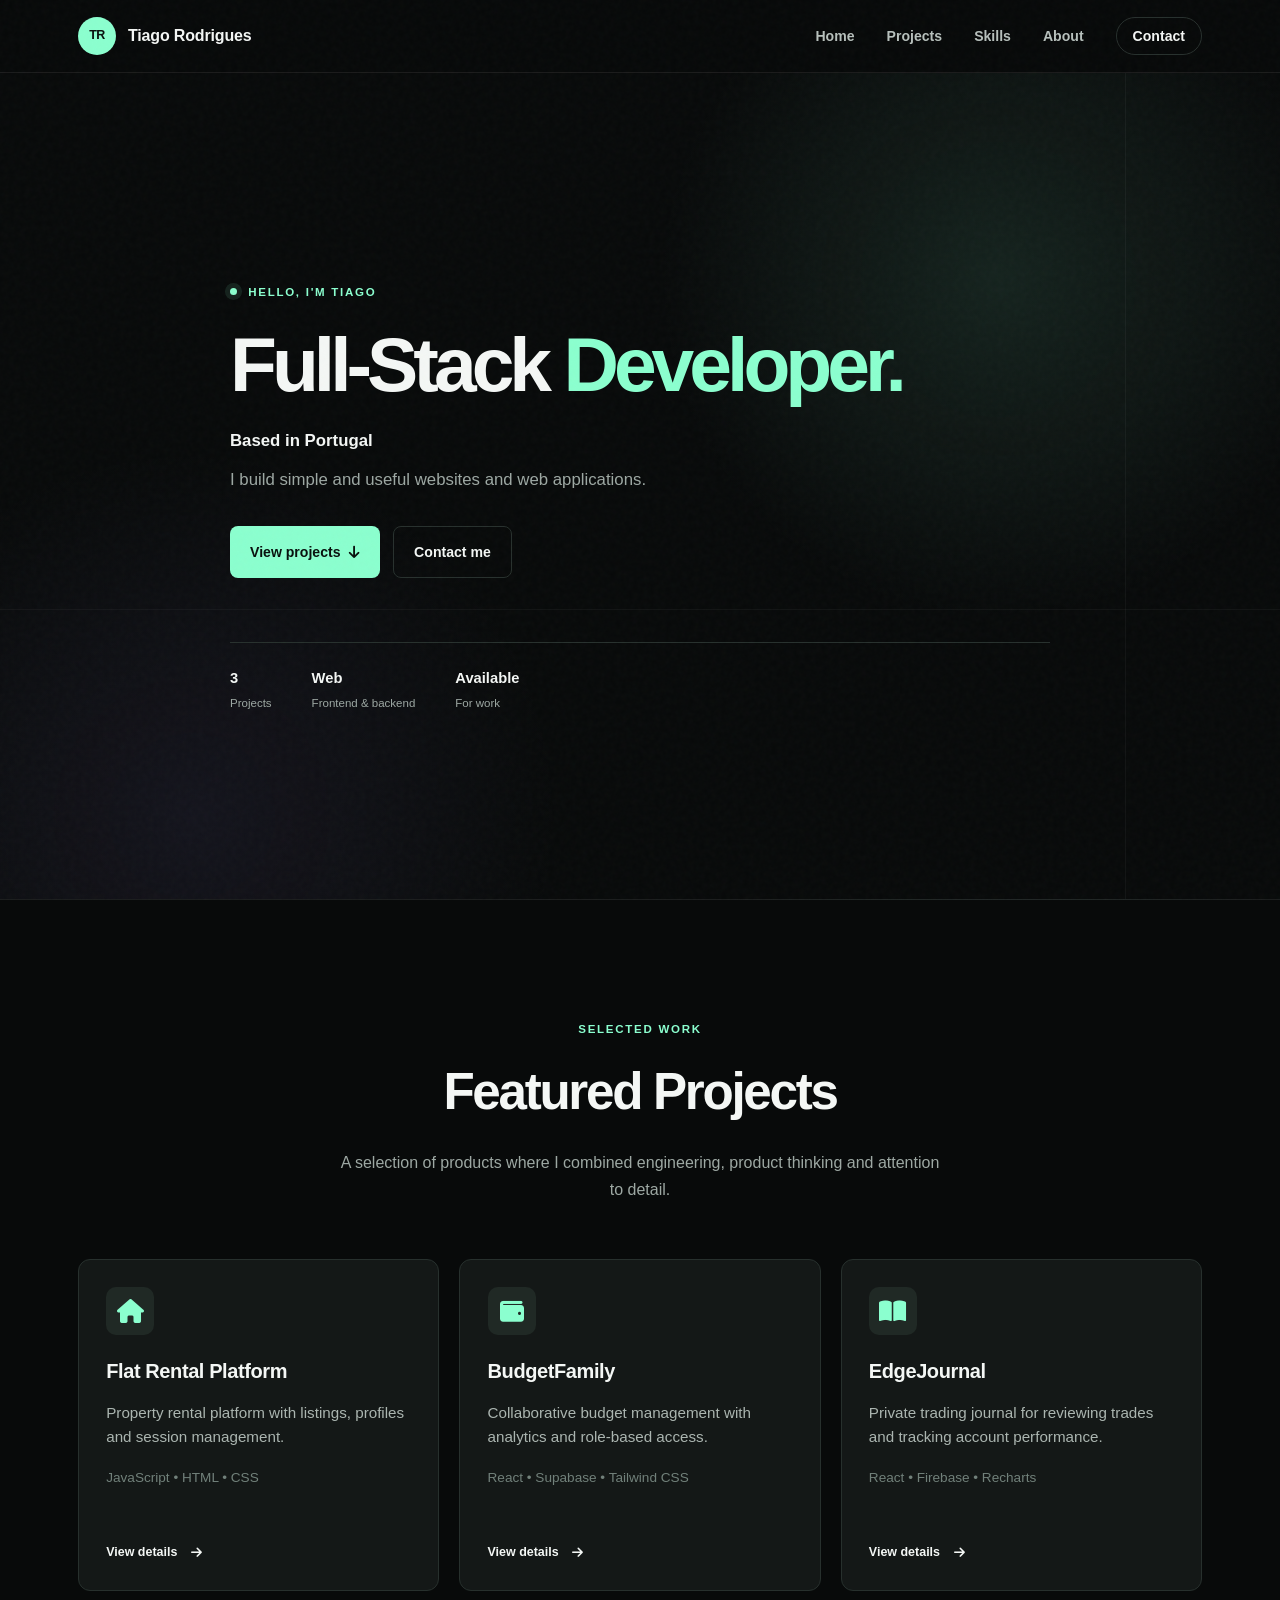
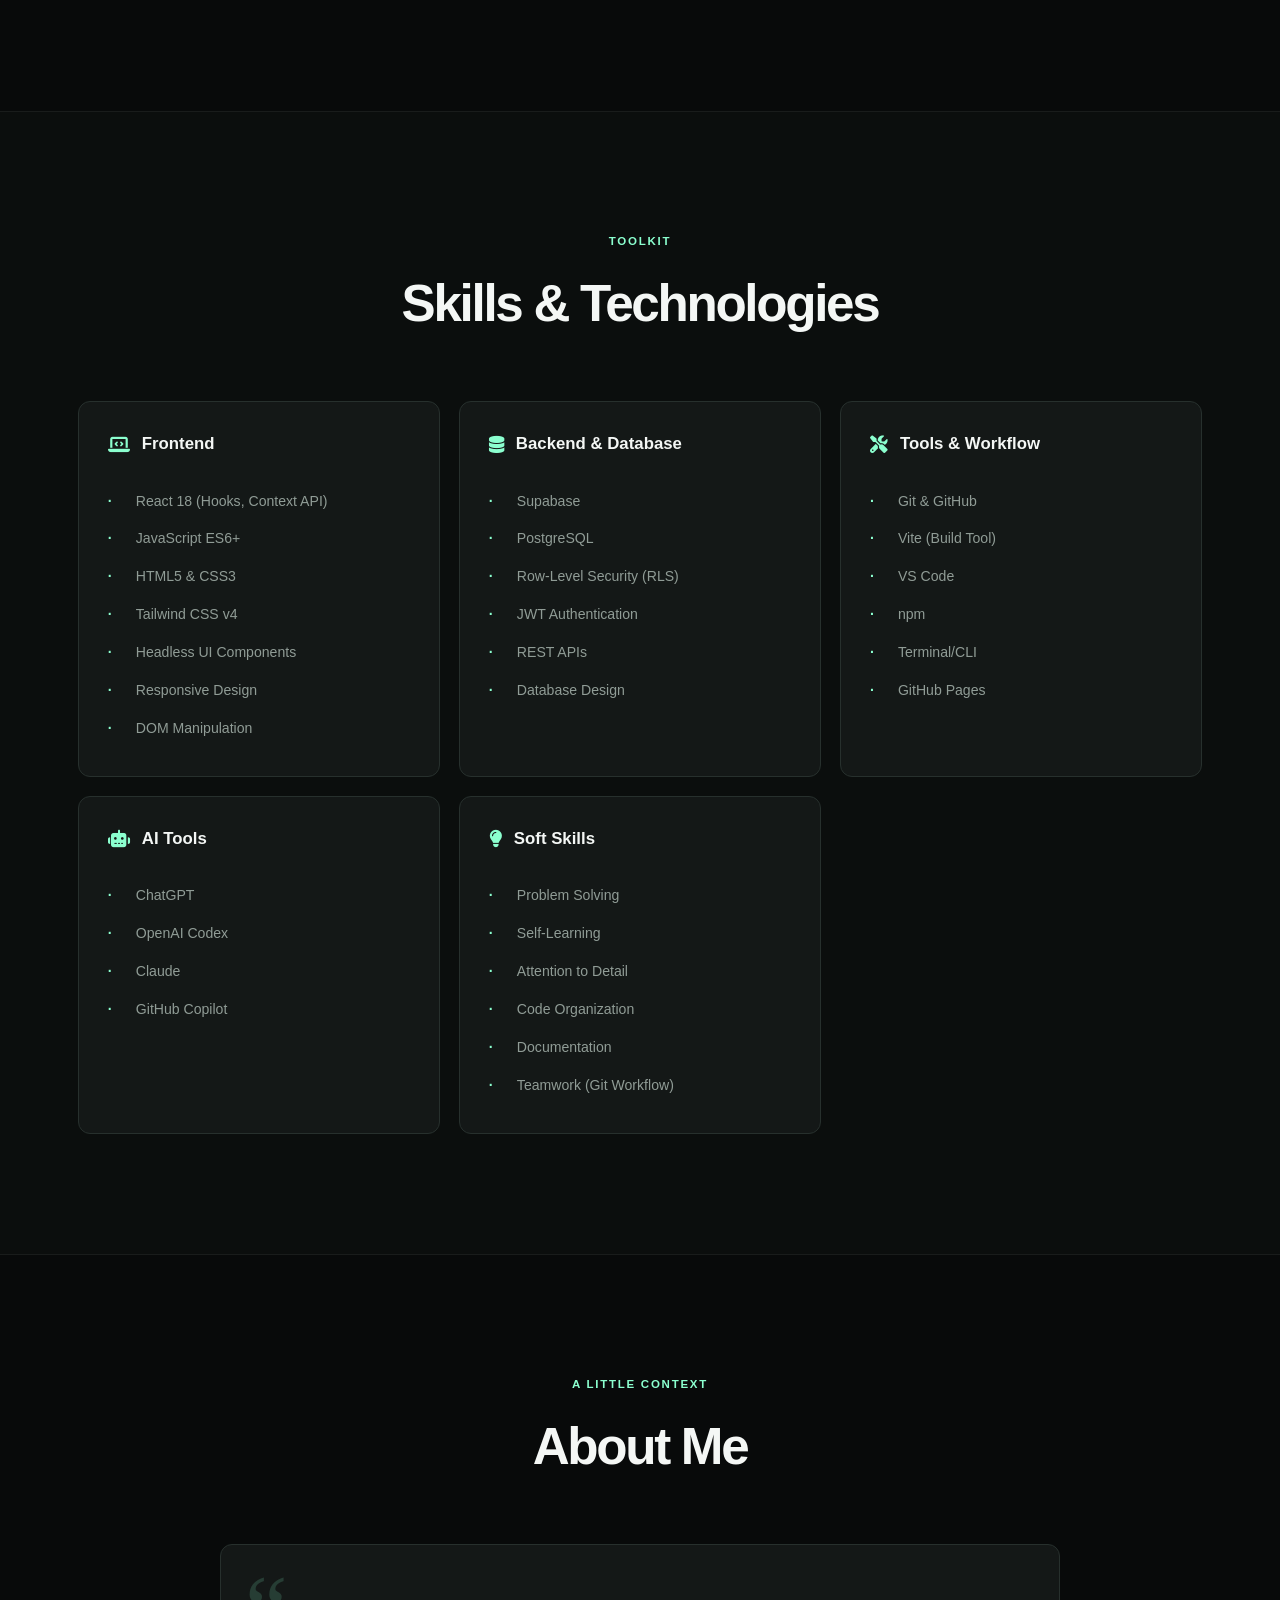
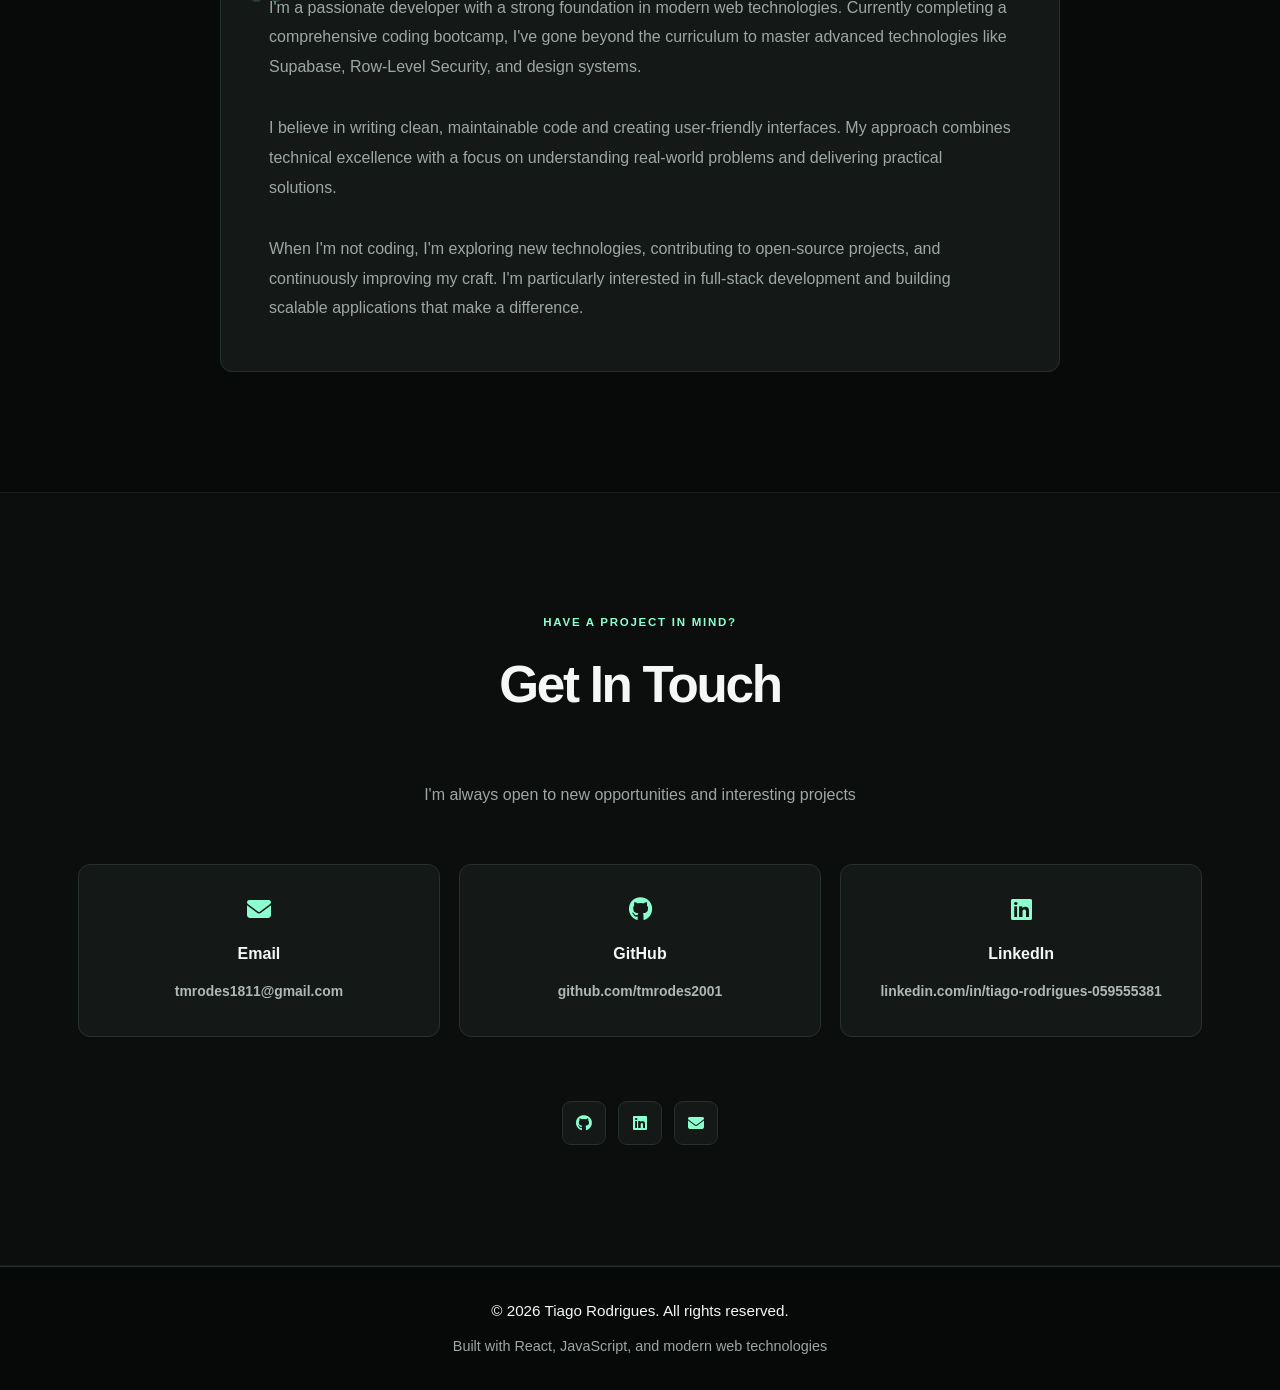
==== index.html @ d26dbf3c "Remove decorative code block from hero" ====
<!DOCTYPE html>
<html lang="en">

<head>
  <meta charset="UTF-8">
  <meta name="viewport" content="width=device-width, initial-scale=1.0">
  <title>Tiago Rodrigues - Full-Stack Developer Portfolio</title>
  <link rel="stylesheet" href="styles.css?v=20260904-4">
  <link rel="stylesheet" href="https://cdnjs.cloudflare.com/ajax/libs/font-awesome/6.4.0/css/all.min.css">
</head>

<body>
  <!-- Navigation -->
  <header>
    <nav class="navbar">
      <div class="container">
        <div class="logo">
          <span class="logo-mark">TR</span>
          <span>Tiago Rodrigues</span>
        </div>
        <button class="hamburger" id="hamburger" type="button" aria-label="Open navigation" aria-expanded="false" aria-controls="navLinks">
          <span></span>
          <span></span>
          <span></span>
        </button>
        <ul class="nav-links" id="navLinks">
          <li><a href="#home">Home</a></li>
          <li><a href="#projects">Projects</a></li>
          <li><a href="#skills">Skills</a></li>
          <li><a href="#about">About</a></li>
          <li><a href="#contact">Contact</a></li>
        </ul>
      </div>
    </nav>
  </header>

  <script>
    const hamburger = document.getElementById('hamburger');
    const navLinks = document.getElementById('navLinks');

    hamburger.addEventListener('click', () => {
      hamburger.classList.toggle('active');
      navLinks.classList.toggle('active');
      const isOpen = hamburger.classList.contains('active');
      hamburger.setAttribute('aria-expanded', isOpen);
      hamburger.setAttribute('aria-label', isOpen ? 'Close navigation' : 'Open navigation');
    });

    document.querySelectorAll('.nav-links a').forEach(link => {
      link.addEventListener('click', () => {
        hamburger.classList.remove('active');
        navLinks.classList.remove('active');
        hamburger.setAttribute('aria-expanded', 'false');
        hamburger.setAttribute('aria-label', 'Open navigation');
      });
    });
  </script>

  <!-- Hero Section -->
  <section id="home" class="hero">
    <div class="container hero-content">
      <div class="hero-text">
        <p class="hero-eyebrow"><span></span> Hello, I'm Tiago</p>
        <h1>Full-Stack <em>Developer.</em></h1>
        <p class="hero-subtitle">Based in Portugal</p>
        <p class="hero-description">
          I build simple and useful websites and web applications.
        </p>
        <div class="hero-buttons">
          <a href="#projects" class="btn btn-primary">View projects <i class="fas fa-arrow-down"></i></a>
          <a href="#contact" class="btn btn-secondary">Contact me</a>
        </div>
        <div class="hero-meta" aria-label="Professional highlights">
          <div><strong>3</strong><span>Projects</span></div>
          <div><strong>Web</strong><span>Frontend &amp; backend</span></div>
          <div><strong>Available</strong><span>For work</span></div>
        </div>
      </div>
    </div>
  </section>

  <!-- Projects Section -->
  <section id="projects" class="projects">
    <div class="container">
      <p class="section-kicker">Selected work</p>
      <h2>Featured Projects</h2>
      <p class="section-intro">A selection of products where I combined engineering, product thinking and attention to detail.</p>

      <div class="projects-grid">

      <!-- Project 1: Flat Rental Platform (FIRST) -->
      <article class="project-card project-card-link">
        <a href="flat-rental.html" class="project-summary" aria-label="View Flat Rental Platform project details">
          <span class="project-summary-icon"><i class="fas fa-home"></i></span>
          <span class="project-summary-content">
            <strong>Flat Rental Platform</strong>
            <span class="project-card-description">Property rental platform with listings, profiles and session management.</span>
            <span>JavaScript • HTML • CSS</span>
          </span>
          <span class="project-summary-action">View details <i class="fas fa-arrow-right"></i></span>
        </a>
        <div class="project-header">
          <div class="project-info">
            <h3>
              <i class="fas fa-home"></i>
              Flat Rental Platform
            </h3>
            <p class="project-date">2026 | JavaScript • HTML • CSS</p>
          </div>
          <div class="project-links-header">
            <a href="https://github.com/tmrodes2001/projetojavascript" target="_blank" class="icon-link">
              <i class="fab fa-github"></i>
            </a>
          </div>
        </div>

        <p class="project-description">
          A full-featured rental property management platform built with vanilla JavaScript. Users can browse
          properties,
          create listings, manage their profile, and handle user sessions. Demonstrates solid DOM manipulation and
          JavaScript fundamentals.
        </p>

        <h4>Tech Stack</h4>
        <div class="tech-stack">
          <span class="tech-badge">JavaScript ES6+</span>
          <span class="tech-badge">HTML5</span>
          <span class="tech-badge">CSS3</span>
          <span class="tech-badge">DOM Manipulation</span>
          <span class="tech-badge">LocalStorage</span>
          <span class="tech-badge">Responsive Design</span>
        </div>

        <h4>Key Features</h4>
        <ul class="features-list">
          <li><i class="fas fa-check-circle"></i> User authentication system (Login/Register)</li>
          <li><i class="fas fa-check-circle"></i> Property listing with detailed information</li>
          <li><i class="fas fa-check-circle"></i> Create and manage new property listings</li>
          <li><i class="fas fa-check-circle"></i> User profile management</li>
          <li><i class="fas fa-check-circle"></i> Session management with logout</li>
          <li><i class="fas fa-check-circle"></i> Property images gallery</li>
          <li><i class="fas fa-check-circle"></i> Responsive grid layouts</li>
          <li><i class="fas fa-check-circle"></i> Form validation and error handling</li>
        </ul>

        <h4>Core Functionality</h4>
        <div class="learnings">
          <div class="learning-item">
            <i class="fas fa-star"></i>
            <div>
              <strong>DOM Manipulation</strong> - Dynamic HTML rendering and updates
            </div>
          </div>
          <div class="learning-item">
            <i class="fas fa-star"></i>
            <div>
              <strong>Session Management</strong> - User authentication flow and state
            </div>
          </div>
          <div class="learning-item">
            <i class="fas fa-star"></i>
            <div>
              <strong>LocalStorage API</strong> - Persistent data storage
            </div>
          </div>
          <div class="learning-item">
            <i class="fas fa-star"></i>
            <div>
              <strong>Event Handling</strong> - Form submissions and user interactions
            </div>
          </div>
          <div class="learning-item">
            <i class="fas fa-star"></i>
            <div>
              <strong>CSS Grid & Flexbox</strong> - Responsive layouts
            </div>
          </div>
        </div>

        <div class="project-footer">
          <a href="https://github.com/tmrodes2001/projetojavascript" target="_blank" class="btn btn-small btn-primary">
            <i class="fab fa-github"></i> View on GitHub
          </a>
        </div>
      </article>

      <!-- Project 2: BudgetFamily (SECOND) -->
      <article class="project-card project-card-link">
        <a href="budget-family.html" class="project-summary" aria-label="View BudgetFamily project details">
          <span class="project-summary-icon"><i class="fas fa-wallet"></i></span>
          <span class="project-summary-content">
            <strong>BudgetFamily</strong>
            <span class="project-card-description">Collaborative budget management with analytics and role-based access.</span>
            <span>React • Supabase • Tailwind CSS</span>
          </span>
          <span class="project-summary-action">View details <i class="fas fa-arrow-right"></i></span>
        </a>
        <div class="project-header">
          <div class="project-info">
            <h3>
              <i class="fas fa-wallet"></i>
              BudgetFamily
            </h3>
            <p class="project-date">2026 | React • Supabase • Tailwind CSS</p>
          </div>
          <div class="project-badge private-badge">
            <i class="fas fa-lock"></i> Private Project
          </div>
        </div>

        <p class="project-description">
          A collaborative family budget management application where families can track expenses, manage members,
          and view financial analytics with role-based access control. Built with modern web technologies and security
          best practices.
        </p>

        <h4>Tech Stack</h4>
        <div class="tech-stack">
          <span class="tech-badge">React 18</span>
          <span class="tech-badge">Vite</span>
          <span class="tech-badge">Supabase</span>
          <span class="tech-badge">PostgreSQL</span>
          <span class="tech-badge">Tailwind CSS v4</span>
          <span class="tech-badge">Headless UI</span>
          <span class="tech-badge">Context API</span>
          <span class="tech-badge">JWT Auth</span>
        </div>

        <h4>Key Features</h4>
        <ul class="features-list">
          <li><i class="fas fa-check-circle"></i> Multi-user authentication with JWT tokens</li>
          <li><i class="fas fa-check-circle"></i> Admin role system (promote/demote members)</li>
          <li><i class="fas fa-check-circle"></i> Row-Level Security (RLS) policies for data protection</li>
          <li><i class="fas fa-check-circle"></i> Real-time notifications (accepted invites, promotions, removals)</li>
          <li><i class="fas fa-check-circle"></i> Transaction management (create, edit, delete, favorite)</li>
          <li><i class="fas fa-check-circle"></i> Dashboard with financial analytics</li>
          <li><i class="fas fa-check-circle"></i> Responsive design (mobile-first approach)</li>
          <li><i class="fas fa-check-circle"></i> Design system with Tailwind tokens (@theme)</li>
          <li><i class="fas fa-check-circle"></i> Reusable UI components (Button, Card, Modal, Toast)</li>
          <li><i class="fas fa-check-circle"></i> Accessibility with focus-visible and Headless UI</li>
        </ul>

        <h4>Technologies Beyond Curriculum</h4>
        <div class="learnings">
          <div class="learning-item">
            <i class="fas fa-star"></i>
            <div>
              <strong>Supabase</strong> - PostgreSQL + Auth (vs Firebase NoSQL)
            </div>
          </div>
          <div class="learning-item">
            <i class="fas fa-star"></i>
            <div>
              <strong>Row-Level Security (SQL)</strong> - Data authorization at BD level
            </div>
          </div>
          <div class="learning-item">
            <i class="fas fa-star"></i>
            <div>
              <strong>JWT Token Management</strong> - Authentication & refresh flows
            </div>
          </div>
          <div class="learning-item">
            <i class="fas fa-star"></i>
            <div>
              <strong>Tailwind CSS v4</strong> - Design system with @theme tokens
            </div>
          </div>
          <div class="learning-item">
            <i class="fas fa-star"></i>
            <div>
              <strong>Context API</strong> - State management without Redux
            </div>
          </div>
          <div class="learning-item">
            <i class="fas fa-star"></i>
            <div>
              <strong>Headless UI</strong> - Accessible components (Modal, Menu, Dialog)
            </div>
          </div>
        </div>

        <div class="project-footer">
          <a href="https://family-budget-fawn.vercel.app" target="_blank" class="btn btn-small btn-primary">
            <i class="fas fa-globe"></i> View Live Demo
          </a>
          <p class="private-note">
            <i class="fas fa-info-circle"></i> Test the app live - Repository is private
          </p>
        </div>
      </article>

      <!-- Project 3: EdgeJournal -->
      <article class="project-card project-card-link">
        <a href="edge-journal.html" class="project-summary" aria-label="View EdgeJournal project details">
          <span class="project-summary-icon"><i class="fas fa-book-open"></i></span>
          <span class="project-summary-content">
            <strong>EdgeJournal</strong>
            <span class="project-card-description">Private trading journal for reviewing trades and tracking account performance.</span>
            <span>React • Firebase • Recharts</span>
          </span>
          <span class="project-summary-action">View details <i class="fas fa-arrow-right"></i></span>
        </a>
      </article>

      </div>

    </div>
  </section>

  <!-- Skills Section -->
  <section id="skills" class="skills">
    <div class="container">
      <p class="section-kicker">Toolkit</p>
      <h2>Skills & Technologies</h2>

      <div class="skills-grid">
        <div class="skill-category">
          <h4><i class="fas fa-laptop-code"></i> Frontend</h4>
          <ul>
            <li>React 18 (Hooks, Context API)</li>
            <li>JavaScript ES6+</li>
            <li>HTML5 & CSS3</li>
            <li>Tailwind CSS v4</li>
            <li>Headless UI Components</li>
            <li>Responsive Design</li>
            <li>DOM Manipulation</li>
          </ul>
        </div>

        <div class="skill-category">
          <h4><i class="fas fa-database"></i> Backend & Database</h4>
          <ul>
            <li>Supabase</li>
            <li>PostgreSQL</li>
            <li>Row-Level Security (RLS)</li>
            <li>JWT Authentication</li>
            <li>REST APIs</li>
            <li>Database Design</li>
          </ul>
        </div>

        <div class="skill-category">
          <h4><i class="fas fa-tools"></i> Tools & Workflow</h4>
          <ul>
            <li>Git & GitHub</li>
            <li>Vite (Build Tool)</li>
            <li>VS Code</li>
            <li>npm</li>
            <li>Terminal/CLI</li>
            <li>GitHub Pages</li>
          </ul>
        </div>

        <div class="skill-category">
          <h4><i class="fas fa-robot"></i> AI Tools</h4>
          <ul>
            <li>ChatGPT</li>
            <li>OpenAI Codex</li>
            <li>Claude</li>
            <li>GitHub Copilot</li>
          </ul>
        </div>

        <div class="skill-category">
          <h4><i class="fas fa-lightbulb"></i> Soft Skills</h4>
          <ul>
            <li>Problem Solving</li>
            <li>Self-Learning</li>
            <li>Attention to Detail</li>
            <li>Code Organization</li>
            <li>Documentation</li>
            <li>Teamwork (Git Workflow)</li>
          </ul>
        </div>
      </div>
    </div>
  </section>

  <!-- About Section -->
  <section id="about" class="about">
    <div class="container">
      <p class="section-kicker">A little context</p>
      <h2>About Me</h2>
      <div class="about-content">
        <p>
          I'm a passionate developer with a strong foundation in modern web technologies.
          Currently completing a comprehensive coding bootcamp, I've gone beyond the curriculum to master
          advanced technologies like Supabase, Row-Level Security, and design systems.
        </p>
        <p>
          I believe in writing clean, maintainable code and creating user-friendly interfaces.
          My approach combines technical excellence with a focus on understanding real-world problems
          and delivering practical solutions.
        </p>
        <p>
          When I'm not coding, I'm exploring new technologies, contributing to open-source projects,
          and continuously improving my craft. I'm particularly interested in full-stack development
          and building scalable applications that make a difference.
        </p>
      </div>
    </div>
  </section>

  <!-- Contact Section -->
  <section id="contact" class="contact">
    <div class="container">
      <p class="section-kicker">Have a project in mind?</p>
      <h2>Get In Touch</h2>
      <p class="contact-subtitle">I'm always open to new opportunities and interesting projects</p>

      <div class="contact-grid">
        <div class="contact-item">
          <i class="fas fa-envelope"></i>
          <h4>Email</h4>
          <a href="mailto:tmrodes1811@gmail.com">tmrodes1811@gmail.com</a>
        </div>

        <div class="contact-item">
          <i class="fab fa-github"></i>
          <h4>GitHub</h4>
          <a href="https://github.com/tmrodes2001" target="_blank">github.com/tmrodes2001</a>
        </div>

        <div class="contact-item">
          <i class="fab fa-linkedin"></i>
          <h4>LinkedIn</h4>
          <a href="https://www.linkedin.com/in/tiago-rodrigues-059555381"
            target="_blank">linkedin.com/in/tiago-rodrigues-059555381</a>
        </div>
      </div>

      <div class="social-links">
        <a href="https://github.com/tmrodes2001" target="_blank" class="social-link">
          <i class="fab fa-github"></i>
        </a>
        <a href="https://www.linkedin.com/in/tiago-rodrigues-059555381" target="_blank" class="social-link">
          <i class="fab fa-linkedin"></i>
        </a>
        <a href="mailto:tmrodes1811@gmail.com" class="social-link">
          <i class="fas fa-envelope"></i>
        </a>
      </div>
    </div>
  </section>

  <!-- Footer -->
  <footer>
    <div class="container">
      <p>&copy; 2026 Tiago Rodrigues. All rights reserved.</p>
      <p class="footer-note">Built with React, JavaScript, and modern web technologies</p>
    </div>
  </footer>
</body>

</html>
---- styles.css ----
/* ==========================================
   MODERN PORTFOLIO CSS - DARK MODE
   Sleek, Professional, Attractive
   ========================================== */

* {
  margin: 0;
  padding: 0;
  box-sizing: border-box;
}

:root {
  --primary: #00d4ff;
  --primary-dark: #0099cc;
  --secondary: #ff006e;
  --accent: #8338ec;
  --bg-dark: #0a0e27;
  --bg-darker: #050812;
  --bg-card: #1a1f3a;
  --text-light: #e0e0e0;
  --text-lighter: #b0b0b0;
  --border: #2a3055;
  --success: #00d084;
}

html {
  scroll-behavior: smooth;
}

body {
  font-family: -apple-system, BlinkMacSystemFont, "Segoe UI", Roboto, Oxygen,
    Ubuntu, Cantarell, "Fira Sans", "Droid Sans", "Helvetica Neue", sans-serif;
  line-height: 1.6;
  color: var(--text-light);
  background: linear-gradient(135deg, var(--bg-darker) 0%, var(--bg-dark) 100%);
  background-attachment: fixed;
}

.container {
  max-width: 1100px;
  margin: 0 auto;
  padding: 0 20px;
}

/* ==========================================
   BUTTONS
   ========================================== */

.btn {
  display: inline-flex;
  align-items: center;
  gap: 0.5rem;
  padding: 0.85rem 1.75rem;
  border-radius: 12px;
  text-decoration: none;
  font-weight: 700;
  font-size: 0.95rem;
  transition: all 0.3s cubic-bezier(0.4, 0, 0.2, 1);
  border: none;
  cursor: pointer;
  position: relative;
  overflow: hidden;
}

.btn::before {
  content: '';
  position: absolute;
  top: 0;
  left: -100%;
  width: 100%;
  height: 100%;
  background: rgba(255, 255, 255, 0.2);
  transition: left 0.3s ease;
  z-index: -1;
}

.btn:hover::before {
  left: 100%;
}

.btn-primary {
  background: linear-gradient(135deg, var(--primary) 0%, var(--primary-dark) 100%);
  color: #000;
  box-shadow: 0 8px 32px rgba(0, 212, 255, 0.3);
}

.btn-primary:hover {
  transform: translateY(-3px);
  box-shadow: 0 12px 48px rgba(0, 212, 255, 0.5);
}

.btn-secondary {
  background: transparent;
  color: var(--primary);
  border: 2px solid var(--primary);
}

.btn-secondary:hover {
  background: var(--primary);
  color: #000;
  box-shadow: 0 8px 32px rgba(0, 212, 255, 0.3);
}

.btn-small {
  padding: 0.6rem 1.2rem;
  font-size: 0.9rem;
}

/* ==========================================
   NAVIGATION
   ========================================== */

header {
  background: rgba(10, 14, 39, 0.95);
  backdrop-filter: blur(10px);
  border-bottom: 1px solid var(--border);
  position: sticky;
  top: 0;
  z-index: 100;
}

.navbar {
  padding: 1.5rem 0;
}

.navbar .container {
  display: flex;
  justify-content: space-between;
  align-items: center;
  position: relative;
}

.logo {
  font-size: 1.5rem;
  font-weight: 800;
  display: flex;
  align-items: center;
  gap: 0.75rem;
  background: linear-gradient(135deg, var(--primary) 0%, var(--secondary) 100%);
  -webkit-background-clip: text;
  -webkit-text-fill-color: transparent;
  background-clip: text;
  z-index: 101;
}

.logo i {
  font-size: 1.75rem;
}

.nav-links {
  list-style: none;
  display: flex;
  gap: 2.5rem;
}

.nav-links a {
  color: var(--text-light);
  text-decoration: none;
  transition: all 0.3s ease;
  font-weight: 600;
  position: relative;
}

.nav-links a::after {
  content: '';
  position: absolute;
  bottom: -5px;
  left: 0;
  width: 0;
  height: 2px;
  background: linear-gradient(90deg, var(--primary), var(--secondary));
  transition: width 0.3s ease;
}

.nav-links a:hover {
  color: var(--primary);
}

.nav-links a:hover::after {
  width: 100%;
}

/* Hamburger Menu */
.hamburger {
  display: none;
  flex-direction: column;
  cursor: pointer;
  gap: 6px;
  z-index: 101;
}

.hamburger span {
  width: 25px;
  height: 3px;
  background: var(--primary);
  border-radius: 2px;
  transition: all 0.3s ease;
}

.hamburger.active span:nth-child(1) {
  transform: rotate(45deg) translate(10px, 10px);
}

.hamburger.active span:nth-child(2) {
  opacity: 0;
}

.hamburger.active span:nth-child(3) {
  transform: rotate(-45deg) translate(7px, -7px);
}

/* Mobile Responsive Navigation */
@media (max-width: 768px) {
  .hamburger {
    display: flex;
  }

  .nav-links {
    position: absolute;
    top: 70px;
    left: 0;
    width: 100%;
    flex-direction: column;
    background: rgba(10, 14, 39, 0.98);
    backdrop-filter: blur(10px);
    gap: 0;
    max-height: 0;
    overflow: hidden;
    transition: max-height 0.3s ease;
    border-bottom: 1px solid var(--border);
  }

  .nav-links.active {
    max-height: 300px;
  }

  .nav-links li {
    border-bottom: 1px solid var(--border);
  }

  .nav-links a {
    display: block;
    padding: 1rem 1.5rem;
    color: var(--text-light);
  }

  .nav-links a::after {
    display: none;
  }

  .nav-links a:hover {
    background: rgba(0, 212, 255, 0.1);
    color: var(--primary);
  }
}

/* ==========================================
   HERO SECTION
   ========================================== */

.hero {
  background: linear-gradient(135deg, rgba(0, 212, 255, 0.1) 0%, rgba(131, 56, 236, 0.1) 100%);
  border-bottom: 1px solid var(--border);
  padding: 8rem 0;
  text-align: left;
  position: relative;
  overflow: hidden;
}

.hero::before {
  content: '';
  position: absolute;
  top: -50%;
  right: -10%;
  width: 400px;
  height: 400px;
  background: radial-gradient(circle, rgba(0, 212, 255, 0.15) 0%, transparent 70%);
  border-radius: 50%;
  z-index: 0;
}

.hero-content {
  position: relative;
  z-index: 1;
}

.hero-content h1 {
  font-size: 4rem;
  margin-bottom: 0.5rem;
  font-weight: 900;
  letter-spacing: -2px;
  background: linear-gradient(135deg, var(--primary) 0%, var(--secondary) 100%);
  -webkit-background-clip: text;
  -webkit-text-fill-color: transparent;
  background-clip: text;
  animation: slideUp 0.8s ease-out;
}

.hero-subtitle {
  font-size: 1.4rem;
  margin-bottom: 1.5rem;
  color: var(--primary);
  font-weight: 600;
  animation: slideUp 0.8s ease-out 0.1s both;
}

.hero-description {
  font-size: 1.1rem;
  margin-bottom: 2.5rem;
  color: var(--text-lighter);
  max-width: 600px;
  line-height: 1.8;
  animation: slideUp 0.8s ease-out 0.2s both;
}

.hero-buttons {
  display: flex;
  gap: 1.5rem;
  flex-wrap: wrap;
  animation: slideUp 0.8s ease-out 0.3s both;
}

@keyframes slideUp {
  from {
    opacity: 0;
    transform: translateY(30px);
  }
  to {
    opacity: 1;
    transform: translateY(0);
  }
}

/* ==========================================
   PROJECTS SECTION
   ========================================== */

.projects {
  padding: 6rem 0;
  background: var(--bg-dark);
}

.projects h2 {
  text-align: center;
  font-size: 2.8rem;
  margin-bottom: 4rem;
  color: var(--text-light);
  position: relative;
  padding-bottom: 1rem;
}

.projects h2::after {
  content: '';
  position: absolute;
  bottom: 0;
  left: 50%;
  transform: translateX(-50%);
  width: 100px;
  height: 4px;
  background: linear-gradient(90deg, var(--primary), var(--secondary));
  border-radius: 2px;
}

.project-card {
  background: linear-gradient(135deg, var(--bg-card) 0%, rgba(26, 31, 58, 0.5) 100%);
  border: 1px solid var(--border);
  border-radius: 16px;
  padding: 0;
  margin-bottom: 3rem;
  transition: all 0.3s cubic-bezier(0.4, 0, 0.2, 1);
  position: relative;
  overflow: hidden;
}

.projects-grid {
  display: grid;
  grid-template-columns: repeat(2, minmax(0, 1fr));
  gap: 2.5rem;
  max-width: 1000px;
  margin: 0 auto;
}

.project-card-link {
  margin-bottom: 0;
}

.project-card-link > :not(.project-summary) {
  display: none;
}

.projects-grid .project-summary {
  flex-direction: column;
  align-items: flex-start;
  gap: 1.25rem;
  min-height: 285px;
  padding: 2.5rem;
}

.projects-grid .project-summary-action {
  display: inline-flex;
  align-items: center;
  gap: 0.5rem;
  margin-top: auto;
  margin-left: 0;
}

.projects-grid .project-summary-content strong {
  font-size: 1.35rem;
}

.projects-grid .project-summary-content span {
  font-size: 0.85rem;
}

.projects-grid .project-summary-content .project-card-description {
  margin: 0.5rem 0 0.75rem;
  color: var(--text-light);
  font-size: 0.95rem;
  line-height: 1.6;
}

.projects-grid .project-summary-icon {
  width: 58px;
  height: 58px;
  flex-basis: 58px;
  font-size: 1.5rem;
}

.projects-grid .project-summary::after {
  display: none;
}

.project-summary {
  display: flex;
  align-items: center;
  gap: 1.25rem;
  min-height: 125px;
  padding: 1.5rem 2rem;
  cursor: pointer;
  list-style: none;
  position: relative;
  z-index: 1;
  color: inherit;
  text-decoration: none;
}

.project-summary::-webkit-details-marker {
  display: none;
}

.project-summary::after {
  content: '\2192';
  order: 4;
  margin-left: auto;
  color: var(--primary);
  font-size: 1.4rem;
  font-weight: 700;
  transition: transform 0.3s ease;
}

.project-card:hover .project-summary::after {
  transform: translateX(4px);
}

.project-summary-icon {
  display: grid;
  place-items: center;
  width: 52px;
  height: 52px;
  flex: 0 0 52px;
  border: 1px solid var(--primary);
  border-radius: 12px;
  color: var(--primary);
  background: rgba(0, 212, 255, 0.1);
  font-size: 1.35rem;
}

.project-summary-content {
  display: flex;
  flex-direction: column;
  gap: 0.35rem;
  min-width: 0;
}

.project-summary-content strong {
  color: var(--text-light);
  font-size: 1.35rem;
}

.project-summary-content span {
  color: var(--text-lighter);
  font-size: 0.9rem;
}

.project-summary-action {
  margin-left: auto;
  color: var(--primary);
  font-size: 0.85rem;
  font-weight: 700;
  white-space: nowrap;
}

.project-summary-action i {
  margin-left: 0.35rem;
  transition: transform 0.3s ease;
}

.project-card:hover .project-summary-action i {
  transform: translateX(4px);
}

.project-card > .project-header,
.project-card > .project-description,
.project-card > h4,
.project-card > .tech-stack,
.project-card > .features-list,
.project-card > .learnings,
.project-card > .project-footer {
  margin-left: 3rem;
  margin-right: 3rem;
}

.project-card > .project-header {
  margin-top: 0;
}

.project-summary:focus-visible {
  outline: 3px solid var(--secondary);
  outline-offset: -3px;
}

.project-card::before {
  content: '';
  position: absolute;
  top: 0;
  left: -100%;
  width: 100%;
  height: 100%;
  background: linear-gradient(90deg, transparent, rgba(0, 212, 255, 0.1), transparent);
  transition: left 0.5s ease;
  z-index: 0;
}

.project-card:hover::before {
  left: 100%;
}

.project-card:hover {
  border-color: var(--primary);
  transform: translateY(-8px);
  box-shadow: 0 20px 60px rgba(0, 212, 255, 0.15);
}

.project-header {
  display: flex;
  justify-content: space-between;
  align-items: flex-start;
  margin-bottom: 2rem;
  padding-bottom: 1.5rem;
  border-bottom: 1px solid var(--border);
  position: relative;
  z-index: 1;
}

.project-info h3 {
  font-size: 1.8rem;
  color: var(--primary);
  display: flex;
  align-items: center;
  gap: 1rem;
  margin-bottom: 0.75rem;
}

.project-date {
  font-size: 0.95rem;
  color: var(--text-lighter);
  margin: 0;
}

.icon-link {
  display: inline-flex;
  align-items: center;
  justify-content: center;
  width: 45px;
  height: 45px;
  background: rgba(0, 212, 255, 0.1);
  border-radius: 50%;
  color: var(--primary);
  font-size: 1.4rem;
  transition: all 0.3s ease;
  border: 1px solid var(--border);
}

.icon-link:hover {
  background: var(--primary);
  color: #000;
  transform: scale(1.1);
}

.project-description {
  font-size: 1.05rem;
  color: var(--text-lighter);
  margin-bottom: 2rem;
  line-height: 1.8;
  position: relative;
  z-index: 1;
}

.project-card h4 {
  font-size: 1.2rem;
  color: var(--primary);
  margin-top: 2rem;
  margin-bottom: 1rem;
  font-weight: 700;
  position: relative;
  z-index: 1;
}

/* Tech Stack */

.tech-stack {
  display: flex;
  flex-wrap: wrap;
  gap: 1rem;
  margin-bottom: 2rem;
  position: relative;
  z-index: 1;
}

.tech-badge {
  background: rgba(0, 212, 255, 0.1);
  color: var(--primary);
  padding: 0.6rem 1.2rem;
  border-radius: 25px;
  font-size: 0.9rem;
  font-weight: 600;
  border: 1px solid var(--primary);
  transition: all 0.3s ease;
}

.tech-badge:hover {
  background: var(--primary);
  color: #000;
  transform: translateY(-2px);
}

/* Features List */

.features-list {
  list-style: none;
  margin-bottom: 2rem;
  position: relative;
  z-index: 1;
}

.features-list li {
  padding: 0.75rem 0;
  padding-left: 2.5rem;
  color: var(--text-lighter);
  position: relative;
  line-height: 1.7;
}

.features-list i {
  position: absolute;
  left: 0;
  color: var(--success);
  font-size: 1.2rem;
  top: 50%;
  transform: translateY(-50%);
}

/* Learnings */

.learnings {
  display: grid;
  grid-template-columns: repeat(auto-fit, minmax(220px, 1fr));
  gap: 1.5rem;
  margin-bottom: 2rem;
  position: relative;
  z-index: 1;
}

.learning-item {
  background: rgba(0, 212, 255, 0.05);
  padding: 1.5rem;
  border-radius: 12px;
  display: flex;
  gap: 1rem;
  border: 1px solid rgba(0, 212, 255, 0.2);
  transition: all 0.3s ease;
}

.learning-item:hover {
  background: rgba(0, 212, 255, 0.1);
  border-color: var(--primary);
  transform: translateY(-3px);
}

.learning-item i {
  color: var(--primary);
  font-size: 1.4rem;
  flex-shrink: 0;
  margin-top: 0.2rem;
}

.learning-item strong {
  color: var(--primary);
  display: block;
  margin-bottom: 0.5rem;
  font-size: 1.05rem;
}

.learning-item div {
  font-size: 0.95rem;
  color: var(--text-lighter);
  line-height: 1.6;
}

/* Project Footer */

.project-footer {
  display: flex;
  gap: 1.5rem;
  margin-top: 2.5rem;
  padding-top: 2rem;
  border-top: 1px solid var(--border);
  flex-wrap: wrap;
  position: relative;
  z-index: 1;
}

/* Project detail pages */

.logo-link {
  display: flex;
  align-items: center;
  gap: 0.75rem;
  color: inherit;
  text-decoration: none;
}

.project-detail-page {
  min-height: calc(100vh - 190px);
  padding: 4rem 0 6rem;
}

.back-link {
  display: inline-flex;
  align-items: center;
  gap: 0.5rem;
  margin-bottom: 1.5rem;
  color: var(--primary);
  text-decoration: none;
  font-weight: 700;
}

.back-link:hover {
  color: var(--secondary);
}

.project-detail-card {
  padding: 3rem;
  background: linear-gradient(135deg, var(--bg-card) 0%, rgba(26, 31, 58, 0.5) 100%);
  border: 1px solid var(--border);
  border-radius: 16px;
}

.project-detail-card h1 {
  display: flex;
  align-items: center;
  gap: 1rem;
  color: var(--primary);
  font-size: 2rem;
  line-height: 1.2;
  margin-bottom: 0.75rem;
}

.project-detail-card h2 {
  margin: 2.5rem 0 1rem;
  color: var(--primary);
  font-size: 1.25rem;
}

/* ==========================================
   SKILLS SECTION
   ========================================== */

.skills {
  padding: 6rem 0;
  background: linear-gradient(135deg, rgba(131, 56, 236, 0.1) 0%, transparent 100%);
}

.skills h2 {
  text-align: center;
  font-size: 2.8rem;
  margin-bottom: 4rem;
  color: var(--text-light);
  position: relative;
  padding-bottom: 1rem;
}

.skills h2::after {
  content: '';
  position: absolute;
  bottom: 0;
  left: 50%;
  transform: translateX(-50%);
  width: 100px;
  height: 4px;
  background: linear-gradient(90deg, var(--primary), var(--secondary));
  border-radius: 2px;
}

.skills-grid {
  display: grid;
  grid-template-columns: repeat(auto-fit, minmax(280px, 1fr));
  gap: 2.5rem;
}

.skill-category {
  background: linear-gradient(135deg, var(--bg-card) 0%, rgba(26, 31, 58, 0.5) 100%);
  padding: 2.5rem;
  border-radius: 16px;
  border: 1px solid var(--border);
  transition: all 0.3s cubic-bezier(0.4, 0, 0.2, 1);
}

.skill-category:hover {
  border-color: var(--primary);
  transform: translateY(-8px);
  box-shadow: 0 20px 60px rgba(0, 212, 255, 0.15);
}

.skill-category h4 {
  font-size: 1.3rem;
  margin-bottom: 1.5rem;
  color: var(--primary);
  display: flex;
  align-items: center;
  gap: 0.75rem;
}

.skill-category h4 i {
  font-size: 1.6rem;
}

.skill-category ul {
  list-style: none;
}

.skill-category li {
  padding: 0.75rem 0;
  color: var(--text-lighter);
  padding-left: 1.75rem;
  position: relative;
  font-size: 0.95rem;
  transition: all 0.2s ease;
}

.skill-category li:hover {
  color: var(--primary);
  transform: translateX(5px);
}

.skill-category li:before {
  content: '→';
  position: absolute;
  left: 0;
  color: var(--primary);
  font-weight: bold;
}

/* ==========================================
   ABOUT SECTION
   ========================================== */

.about {
  padding: 6rem 0;
  background: var(--bg-dark);
}

.about h2 {
  text-align: center;
  font-size: 2.8rem;
  margin-bottom: 3rem;
  color: var(--text-light);
  position: relative;
  padding-bottom: 1rem;
}

.about h2::after {
  content: '';
  position: absolute;
  bottom: 0;
  left: 50%;
  transform: translateX(-50%);
  width: 100px;
  height: 4px;
  background: linear-gradient(90deg, var(--primary), var(--secondary));
  border-radius: 2px;
}

.about-content {
  max-width: 750px;
  margin: 0 auto;
  background: linear-gradient(135deg, rgba(0, 212, 255, 0.1) 0%, rgba(131, 56, 236, 0.1) 100%);
  padding: 2.5rem;
  border-radius: 16px;
  border: 1px solid var(--border);
}

.about-content p {
  font-size: 1.05rem;
  line-height: 1.9;
  color: var(--text-lighter);
  margin-bottom: 2rem;
}

.about-content p:last-child {
  margin-bottom: 0;
}

/* ==========================================
   CONTACT SECTION
   ========================================== */

.contact {
  padding: 6rem 0;
  background: linear-gradient(135deg, rgba(131, 56, 236, 0.1) 0%, transparent 100%);
  text-align: center;
}

.contact h2 {
  font-size: 2.8rem;
  margin-bottom: 0.75rem;
  color: var(--text-light);
  position: relative;
  padding-bottom: 1rem;
}

.contact h2::after {
  content: '';
  position: absolute;
  bottom: 0;
  left: 50%;
  transform: translateX(-50%);
  width: 100px;
  height: 4px;
  background: linear-gradient(90deg, var(--primary), var(--secondary));
  border-radius: 2px;
}

.contact-subtitle {
  font-size: 1.2rem;
  color: var(--text-lighter);
  margin-bottom: 3.5rem;
}

.contact-grid {
  display: grid;
  grid-template-columns: repeat(auto-fit, minmax(280px, 1fr));
  gap: 2.5rem;
  margin-bottom: 4rem;
}

.contact-item {
  background: linear-gradient(135deg, var(--bg-card) 0%, rgba(26, 31, 58, 0.5) 100%);
  padding: 2.5rem;
  border-radius: 16px;
  border: 1px solid var(--border);
  transition: all 0.3s cubic-bezier(0.4, 0, 0.2, 1);
}

.contact-item:hover {
  border-color: var(--primary);
  transform: translateY(-8px);
  box-shadow: 0 20px 60px rgba(0, 212, 255, 0.15);
}

.contact-item i {
  font-size: 2.8rem;
  color: var(--primary);
  margin-bottom: 1.25rem;
}

.contact-item h4 {
  font-size: 1.25rem;
  color: var(--text-light);
  margin-bottom: 0.75rem;
}

.contact-item a {
  color: var(--primary);
  text-decoration: none;
  font-weight: 600;
  transition: all 0.3s ease;
}

.contact-item a:hover {
  color: var(--secondary);
}

.social-links {
  display: flex;
  justify-content: center;
  gap: 2rem;
  flex-wrap: wrap;
}

.social-link {
  display: inline-flex;
  align-items: center;
  justify-content: center;
  width: 60px;
  height: 60px;
  background: linear-gradient(135deg, rgba(0, 212, 255, 0.2), rgba(131, 56, 236, 0.2));
  color: var(--primary);
  border-radius: 50%;
  font-size: 1.6rem;
  transition: all 0.3s cubic-bezier(0.4, 0, 0.2, 1);
  text-decoration: none;
  border: 1px solid var(--border);
}

.social-link:hover {
  background: linear-gradient(135deg, var(--primary), var(--secondary));
  color: #000;
  transform: translateY(-5px) scale(1.1);
  box-shadow: 0 12px 40px rgba(0, 212, 255, 0.3);
}

/* ==========================================
   FOOTER
   ========================================== */

footer {
  background: var(--bg-darker);
  border-top: 1px solid var(--border);
  color: var(--text-light);
  text-align: center;
  padding: 3rem 0;
}

footer p {
  margin-bottom: 0.75rem;
  font-size: 0.95rem;
}

.footer-note {
  font-size: 0.9rem;
  color: var(--text-lighter);
  margin-bottom: 0 !important;
}

/* ==========================================
   RESPONSIVE DESIGN
   ========================================== */

@media (max-width: 768px) {
  .hero-content h1 {
    font-size: 2.5rem;
  }

  .hero-subtitle {
    font-size: 1.1rem;
  }

  .hero-description {
    font-size: 1rem;
  }

  .hero-buttons {
    flex-direction: column;
  }

  .btn {
    width: 100%;
    justify-content: center;
  }

  .projects h2,
  .skills h2,
  .about h2,
  .contact h2 {
    font-size: 2rem;
  }

  .project-card {
    margin-bottom: 1.5rem;
  }

  .projects-grid {
    grid-template-columns: 1fr;
    gap: 1.5rem;
  }

  .projects-grid .project-summary {
    min-height: 260px;
    padding: 2rem;
  }

  .project-card-link {
    margin-bottom: 0;
  }

  .project-summary {
    min-height: 105px;
    padding: 1.15rem;
    gap: 0.85rem;
  }

  .project-summary-icon {
    width: 44px;
    height: 44px;
    flex-basis: 44px;
  }

  .project-summary-content strong {
    font-size: 1.05rem;
  }

  .project-summary-action {
    display: none;
  }

  .project-card > .project-header,
  .project-card > .project-description,
  .project-card > h4,
  .project-card > .tech-stack,
  .project-card > .features-list,
  .project-card > .learnings,
  .project-card > .project-footer {
    margin-left: 1.25rem;
    margin-right: 1.25rem;
  }

  .project-header {
    flex-direction: column;
    gap: 1rem;
  }

  .skills-grid {
    grid-template-columns: 1fr;
  }

  .contact-grid {
    grid-template-columns: 1fr;
  }

  .project-footer {
    flex-direction: column;
  }

  .project-footer .btn {
    width: 100%;
  }

  .project-detail-page {
    padding: 2.5rem 0 4rem;
  }

  .project-detail-card {
    padding: 1.5rem;
  }

  .project-detail-card h1 {
    font-size: 1.55rem;
  }

  .project-nav {
    display: flex;
    position: static;
    width: auto;
    max-height: none;
    overflow: visible;
    flex-direction: row;
    background: transparent;
    border-bottom: 0;
  }

  .project-nav li {
    border-bottom: 0;
  }

  .project-nav a {
    padding: 0;
  }
}

@media (max-width: 480px) {
  .hero {
    padding: 4rem 0;
  }

  .hero-content h1 {
    font-size: 1.75rem;
  }

  .hero-subtitle {
    font-size: 1rem;
  }

  .hero-description {
    font-size: 0.95rem;
  }

  .projects h2,
  .skills h2,
  .about h2,
  .contact h2 {
    font-size: 1.5rem;
  }

  .tech-stack {
    justify-content: center;
  }

  .social-link {
    width: 50px;
    height: 50px;
    font-size: 1.3rem;
  }

  .contact-item {
    padding: 1.5rem;
  }
}

/* ==========================================
   2026 VISUAL REFINEMENT
   ========================================== */

:root {
  --primary: #8bffcf;
  --primary-dark: #42dba4;
  --secondary: #a892ff;
  --accent: #ffcc66;
  --bg-dark: #0d1010;
  --bg-darker: #080a0a;
  --bg-card: #141817;
  --text-light: #f4f7f5;
  --text-lighter: #9da8a3;
  --border: #27302d;
  --success: #8bffcf;
}

body {
  background: var(--bg-darker);
  font-family: Inter, ui-sans-serif, -apple-system, BlinkMacSystemFont, "Segoe UI", sans-serif;
}

body::before {
  content: '';
  position: fixed;
  inset: 0;
  pointer-events: none;
  opacity: .035;
  z-index: 999;
  background-image: url("data:image/svg+xml,%3Csvg viewBox='0 0 180 180' xmlns='http://www.w3.org/2000/svg'%3E%3Cfilter id='n'%3E%3CfeTurbulence type='fractalNoise' baseFrequency='.9' numOctaves='3' stitchTiles='stitch'/%3E%3C/filter%3E%3Crect width='100%25' height='100%25' filter='url(%23n)' opacity='.8'/%3E%3C/svg%3E");
}

.container { max-width: 1180px; padding-inline: 28px; }

header {
  background: rgba(8, 10, 10, .78);
  border-color: rgba(255,255,255,.08);
  backdrop-filter: blur(18px);
}

.navbar { padding: 1.05rem 0; }
.logo { color: var(--text-light); background: none; -webkit-text-fill-color: currentColor; font-size: 1rem; letter-spacing: -.01em; }
.logo-mark { display: grid; place-items: center; width: 38px; height: 38px; border-radius: 50%; color: #09100d; background: var(--primary); font-size: .78rem; letter-spacing: -.04em; }
.nav-links { gap: 2rem; align-items: center; }
.nav-links a { color: #b7c0bc; font-size: .88rem; font-weight: 600; }
.nav-links a::after { background: var(--primary); height: 1px; }
.nav-links li:last-child a { padding: .65rem 1rem; border: 1px solid var(--border); border-radius: 999px; color: var(--text-light); }
.nav-links li:last-child a:hover { border-color: var(--primary); }
.nav-links li:last-child a::after { display: none; }
.hamburger { border: 0; background: transparent; padding: 6px; }

.hero {
  min-height: calc(100svh - 73px);
  display: flex;
  align-items: center;
  padding: 7rem 0 5.5rem;
  text-align: left;
  border-bottom: 1px solid rgba(255,255,255,.08);
  background:
    radial-gradient(circle at 78% 25%, rgba(139,255,207,.10), transparent 29%),
    radial-gradient(circle at 15% 90%, rgba(168,146,255,.08), transparent 28%),
    var(--bg-darker);
}
.hero::before { width: 1px; height: 100%; top: 0; right: 12%; border-radius: 0; background: rgba(255,255,255,.045); }
.hero::after { content: ''; position: absolute; left: 0; right: 0; top: 65%; height: 1px; background: rgba(255,255,255,.04); }
.hero-content { display: grid; grid-template-columns: minmax(0, 820px); align-items: center; }
.hero-eyebrow, .section-kicker { color: var(--primary); text-transform: uppercase; letter-spacing: .15em; font-size: .72rem; font-weight: 800; }
.hero-eyebrow { display: flex; align-items: center; gap: .7rem; margin-bottom: 1.6rem; animation: slideUp .7s ease-out both; }
.hero-eyebrow span { width: 7px; height: 7px; border-radius: 50%; background: var(--primary); box-shadow: 0 0 0 5px rgba(139,255,207,.1); }
.hero-content h1 { max-width: 720px; font-size: clamp(3.4rem, 6vw, 6rem); line-height: .98; letter-spacing: -.065em; color: var(--text-light); background: none; -webkit-text-fill-color: currentColor; margin-bottom: 1.6rem; }
.hero-content h1 em { color: var(--primary); font-style: normal; }
.hero-subtitle { color: var(--text-light); font-size: 1.05rem; margin-bottom: .65rem; }
.hero-description { max-width: 590px; font-size: 1.05rem; line-height: 1.75; margin-bottom: 2rem; }
.hero-buttons { gap: .85rem; }
.btn { padding: .85rem 1.25rem; border-radius: 8px; font-size: .88rem; }
.btn-primary { background: var(--primary); color: #08100d; box-shadow: none; }
.btn-primary:hover { background: #b1ffe0; box-shadow: 0 10px 30px rgba(139,255,207,.16); }
.btn-secondary { border: 1px solid var(--border); color: var(--text-light); }
.btn-secondary:hover { border-color: #60706a; background: #171c1a; color: var(--text-light); box-shadow: none; }
.hero-meta { display: flex; gap: 2.5rem; margin-top: 4rem; padding-top: 1.5rem; border-top: 1px solid var(--border); }
.hero-meta div { display: flex; flex-direction: column; gap: .2rem; }
.hero-meta strong { color: var(--text-light); font-size: .92rem; }
.hero-meta span { color: var(--text-lighter); font-size: .72rem; }

.projects, .skills, .about, .contact { padding: 7.5rem 0; background: var(--bg-darker); }
.skills, .contact { background: #0b0e0d; border-block: 1px solid rgba(255,255,255,.06); }
.section-kicker { text-align: center; margin-bottom: .8rem; }
.projects h2, .skills h2, .about h2, .contact h2 { font-size: clamp(2.1rem, 4vw, 3.3rem); letter-spacing: -.045em; margin-bottom: 3.5rem; padding: 0; }
.projects h2 { margin-bottom: 1rem; }
.projects h2::after, .skills h2::after, .about h2::after, .contact h2::after { display: none; }
.section-intro { max-width: 600px; margin: 0 auto 3.5rem; color: var(--text-lighter); text-align: center; line-height: 1.7; }
.projects-grid { max-width: none; grid-template-columns: repeat(3, minmax(0,1fr)); gap: 1.25rem; }
.project-card { border-radius: 12px; background: var(--bg-card); }
.project-card::before { display: none; }
.project-card:hover { border-color: #52605b; transform: translateY(-5px); box-shadow: 0 24px 55px rgba(0,0,0,.25); }
.projects-grid .project-summary { min-height: 330px; padding: 1.7rem; }
.projects-grid .project-summary-icon { width: 48px; height: 48px; flex-basis: 48px; border: 0; border-radius: 10px; background: #202925; }
.projects-grid .project-summary-content strong { font-size: 1.25rem; letter-spacing: -.02em; }
.projects-grid .project-summary-content .project-card-description { color: #abb5b0; }
.projects-grid .project-summary-content span:last-child { color: #71807a; }
.projects-grid .project-summary-action { color: var(--text-light); font-size: .78rem; }

.skills-grid { grid-template-columns: repeat(3, 1fr); gap: 1.2rem; }
.skill-category { padding: 1.8rem; border-radius: 12px; background: var(--bg-card); }
.skill-category:hover { border-color: #52605b; transform: translateY(-4px); box-shadow: 0 20px 45px rgba(0,0,0,.22); }
.skill-category h4 { color: var(--text-light); font-size: 1.05rem; }.skill-category h4 i { color: var(--primary); font-size: 1.1rem; }
.skill-category li { padding-block: .48rem; color: #909c96; font-size: .88rem; }.skill-category li::before { content: '·'; color: var(--primary); }
.skill-category li:hover { color: var(--text-light); transform: translateX(3px); }
.skills-grid .skill-category:nth-child(4), .skills-grid .skill-category:nth-child(5) { grid-column: span 1; }

.about-content { max-width: 840px; padding: 3rem; border-radius: 12px; background: var(--bg-card); border-color: var(--border); position: relative; }
.about-content::before { content: '“'; position: absolute; top: 1rem; left: 1.5rem; color: rgba(139,255,207,.16); font: 6rem/1 Georgia, serif; }
.about-content p { position: relative; font-size: 1rem; line-height: 1.85; }
.contact-subtitle { font-size: 1rem; }
.contact-grid { gap: 1.2rem; }
.contact-item { padding: 2rem 1.25rem; border-radius: 12px; background: var(--bg-card); }
.contact-item:hover { border-color: #52605b; transform: translateY(-4px); box-shadow: 0 20px 45px rgba(0,0,0,.22); }
.contact-item i { font-size: 1.5rem; }.contact-item h4 { font-size: 1rem; }.contact-item a { color: #aeb9b4; font-size: .87rem; word-break: break-word; }
.social-links { gap: .75rem; }.social-link { width: 44px; height: 44px; font-size: 1rem; border-radius: 9px; background: var(--bg-card); }
.social-link:hover { background: var(--primary); transform: translateY(-3px); box-shadow: none; }
footer { padding: 2rem 0; background: #070909; }

@media (max-width: 960px) {
  .hero-content { grid-template-columns: 1fr; }
  .hero { min-height: auto; }
  .hero-text { max-width: 760px; }
  .projects-grid { grid-template-columns: repeat(2, 1fr); }
  .skills-grid { grid-template-columns: repeat(2, 1fr); }
}

@media (max-width: 768px) {
  .container { padding-inline: 20px; }
  .nav-links { top: 59px; background: rgba(8,10,10,.98); padding-inline: 20px; }
  .nav-links li:last-child a { border: 0; border-radius: 0; padding: 1rem 1.5rem; }
  .hero { padding: 5.5rem 0 4.5rem; }
  .hero-content h1 { font-size: clamp(2.8rem, 13vw, 4.5rem); }
  .hero-meta { gap: 1.25rem; justify-content: space-between; }
  .projects, .skills, .about, .contact { padding: 5rem 0; }
  .projects-grid, .skills-grid { grid-template-columns: 1fr; }
  .projects-grid .project-summary { min-height: 280px; }
  .skills-grid .skill-category:nth-child(4), .skills-grid .skill-category:nth-child(5) { grid-column: auto; }
}

@media (max-width: 520px) {
  .logo > span:last-child { display: none; }
  .hero-meta { display: grid; grid-template-columns: repeat(3, 1fr); gap: .75rem; }
  .hero-meta span { line-height: 1.35; }
  .about-content { padding: 2rem 1.4rem; }
  .contact-grid { grid-template-columns: 1fr; }
}

@media (prefers-reduced-motion: reduce) {
  *, *::before, *::after { scroll-behavior: auto !important; animation-duration: .01ms !important; animation-iteration-count: 1 !important; transition-duration: .01ms !important; }
}

/* Project case-study pages */
.project-page {
  background:
    radial-gradient(circle at 78% 12%, rgba(139,255,207,.08), transparent 26rem),
    var(--bg-darker);
}

.project-page header { position: sticky; }
.project-page .logo-link { color: var(--text-light); }
.project-page .project-nav a { display: inline-flex; align-items: center; gap: .55rem; color: #b7c0bc; font-size: .86rem; }
.project-page .project-nav a:hover { color: var(--primary); }
.project-page .project-nav li:last-child a { padding: .65rem 1rem; }

.project-detail-page {
  position: relative;
  min-height: calc(100vh - 170px);
  padding: 3.5rem 0 7rem;
  overflow: hidden;
}

.project-detail-page::before {
  content: '';
  position: absolute;
  inset: 0;
  pointer-events: none;
  background-image: linear-gradient(rgba(255,255,255,.025) 1px, transparent 1px), linear-gradient(90deg, rgba(255,255,255,.025) 1px, transparent 1px);
  background-size: 72px 72px;
  mask-image: linear-gradient(to bottom, #000, transparent 55%);
}

.project-detail-page .container { position: relative; }
.back-link { margin-bottom: 2.2rem; color: #9da8a3; font-size: .82rem; letter-spacing: .02em; }
.back-link i { transition: transform .2s ease; }
.back-link:hover { color: var(--primary); }
.back-link:hover i { transform: translateX(-4px); }

.project-detail-card {
  max-width: 1000px;
  margin: 0 auto;
  padding: 0;
  overflow: hidden;
  border: 1px solid var(--border);
  border-radius: 16px;
  background: rgba(15,18,17,.9);
  box-shadow: 0 35px 90px rgba(0,0,0,.28);
}

.project-detail-card > .project-header {
  min-height: 390px;
  margin: 0;
  padding: 4.5rem;
  align-items: flex-start;
  border: 0;
  background:
    radial-gradient(circle at 85% 30%, rgba(139,255,207,.13), transparent 14rem),
    linear-gradient(145deg, #171c1a, #101312);
}

.project-detail-card > .project-header::after {
  content: '';
  position: absolute;
  right: 6%;
  bottom: -18%;
  width: 270px;
  height: 270px;
  border: 1px solid rgba(139,255,207,.18);
  border-radius: 50%;
  box-shadow: 0 0 0 35px rgba(139,255,207,.025), 0 0 0 70px rgba(139,255,207,.018);
}

.detail-budget > .project-header { background: radial-gradient(circle at 85% 30%, rgba(168,146,255,.16), transparent 14rem), linear-gradient(145deg, #191821, #101213); }
.detail-budget > .project-header::after { border-color: rgba(168,146,255,.24); box-shadow: 0 0 0 35px rgba(168,146,255,.03), 0 0 0 70px rgba(168,146,255,.018); }
.detail-journal > .project-header { background: radial-gradient(circle at 85% 30%, rgba(255,204,102,.12), transparent 14rem), linear-gradient(145deg, #1b1914, #101312); }
.detail-journal > .project-header::after { border-color: rgba(255,204,102,.21); box-shadow: 0 0 0 35px rgba(255,204,102,.025), 0 0 0 70px rgba(255,204,102,.015); }

.project-kicker { margin-bottom: 1.4rem; color: var(--primary); text-transform: uppercase; letter-spacing: .16em; font-size: .7rem; font-weight: 800; }
.detail-budget .project-kicker { color: var(--secondary); }
.detail-journal .project-kicker { color: var(--accent); }
.project-detail-card .project-info { position: relative; z-index: 2; max-width: 720px; align-self: center; }
.project-detail-card .project-info h1 { display: flex; align-items: center; gap: 1rem; margin: 0 0 1.1rem; color: var(--text-light); font-size: clamp(2.6rem, 6vw, 5rem); line-height: 1; letter-spacing: -.06em; }
.project-detail-card .project-info h1 i { display: grid; place-items: center; width: 56px; height: 56px; flex: 0 0 56px; border-radius: 12px; color: var(--primary); background: rgba(139,255,207,.08); font-size: 1.35rem; letter-spacing: 0; }
.detail-budget .project-info h1 i { color: var(--secondary); background: rgba(168,146,255,.09); }
.detail-journal .project-info h1 i { color: var(--accent); background: rgba(255,204,102,.08); }
.project-detail-card .project-date { color: #84908a; font: .78rem/1.5 ui-monospace, SFMono-Regular, Menlo, monospace; }
.project-detail-card > .project-header > .icon-link, .project-detail-card > .project-header > .project-badge { position: relative; z-index: 2; }
.project-badge { padding: .55rem .8rem; border: 1px solid #3a4541; border-radius: 999px; color: #b8c2bd; background: rgba(8,10,10,.45); font-size: .72rem; font-weight: 700; }
.project-detail-card .icon-link { background: rgba(8,10,10,.42); border-color: #39443f; }

.project-detail-card > .project-description { margin: 0; padding: 4rem 4.5rem; border-top: 1px solid var(--border); border-bottom: 1px solid var(--border); color: #c0c9c5; font-size: clamp(1.15rem, 2.3vw, 1.55rem); line-height: 1.7; letter-spacing: -.02em; }
.project-detail-card > h2 { margin: 0; padding: 3.4rem 4.5rem 1.4rem; color: var(--text-light); font-size: 1.3rem; letter-spacing: -.025em; }
.project-detail-card > h2::before { content: '/ '; color: var(--primary); }
.detail-budget > h2::before { color: var(--secondary); }
.detail-journal > h2::before { color: var(--accent); }
.project-detail-card > .tech-stack, .project-detail-card > .features-list, .project-detail-card > .learnings { margin: 0; padding-inline: 4.5rem; }
.project-detail-card > .tech-stack { gap: .65rem; padding-bottom: .4rem; }
.project-detail-card .tech-badge { padding: .5rem .85rem; border-color: #35413c; border-radius: 7px; background: #181e1c; color: #b8c3be; font-size: .78rem; }
.project-detail-card .tech-badge:hover { border-color: var(--primary); background: #202925; color: var(--primary); transform: none; }
.project-detail-card > .features-list { display: grid; grid-template-columns: repeat(2, minmax(0, 1fr)); gap: .7rem 2rem; padding-bottom: .5rem; }
.project-detail-card .features-list li { min-height: 42px; padding: .65rem 0 .65rem 1.8rem; color: #a9b4ae; font-size: .9rem; }
.project-detail-card .features-list i { color: var(--primary); font-size: .9rem; }
.project-detail-card > .learnings { grid-template-columns: repeat(2, minmax(0,1fr)); gap: .8rem; }
.project-detail-card .learning-item { padding: 1.2rem; border-color: var(--border); border-radius: 9px; background: #151a18; }
.project-detail-card .learning-item:hover { border-color: #45534d; background: #181e1c; transform: none; }
.project-detail-card .learning-item i, .project-detail-card .learning-item strong { color: var(--primary); }
.project-detail-card > .project-footer { margin: 4rem 4.5rem 0; padding: 2rem 0 3.5rem; align-items: center; border-color: var(--border); }
.project-detail-card .private-note { color: #7e8a84; font-size: .8rem; }

@media (max-width: 768px) {
  .project-page .project-nav { display: flex; padding: 0; }
  .project-page .project-nav a span { display: none; }
  .project-detail-page { padding: 2rem 0 4rem; }
  .project-detail-card > .project-header { min-height: 330px; padding: 2.2rem 1.5rem; }
  .project-detail-card > .project-header::after { right: -35%; }
  .project-detail-card .project-info h1 { gap: .75rem; font-size: clamp(2.1rem, 11vw, 3.3rem); }
  .project-detail-card .project-info h1 i { width: 44px; height: 44px; flex-basis: 44px; font-size: 1rem; }
  .project-detail-card > .project-description { padding: 2.5rem 1.5rem; font-size: 1.08rem; }
  .project-detail-card > h2 { padding: 2.5rem 1.5rem 1.2rem; }
  .project-detail-card > .tech-stack, .project-detail-card > .features-list, .project-detail-card > .learnings { padding-inline: 1.5rem; }
  .project-detail-card > .features-list, .project-detail-card > .learnings { grid-template-columns: 1fr; }
  .project-detail-card > .project-footer { margin: 3rem 1.5rem 0; padding-bottom: 2.5rem; }
}
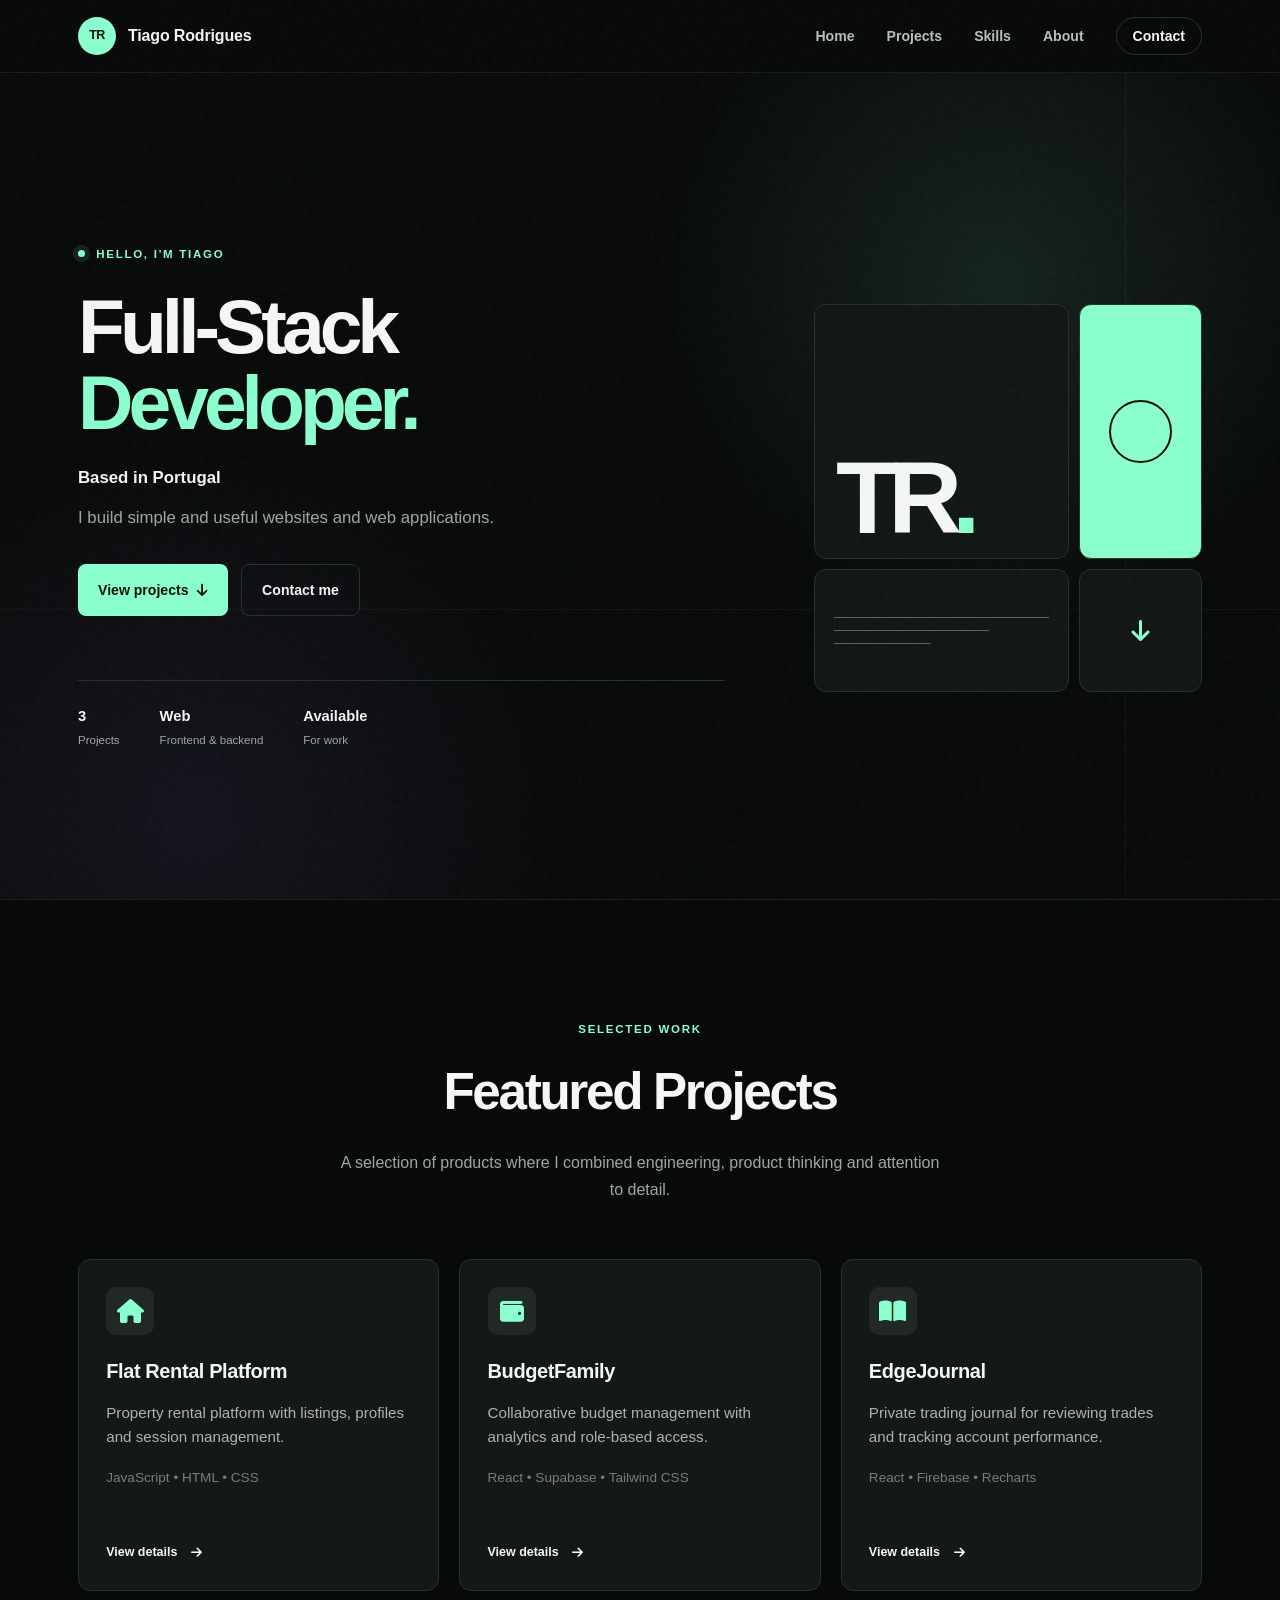
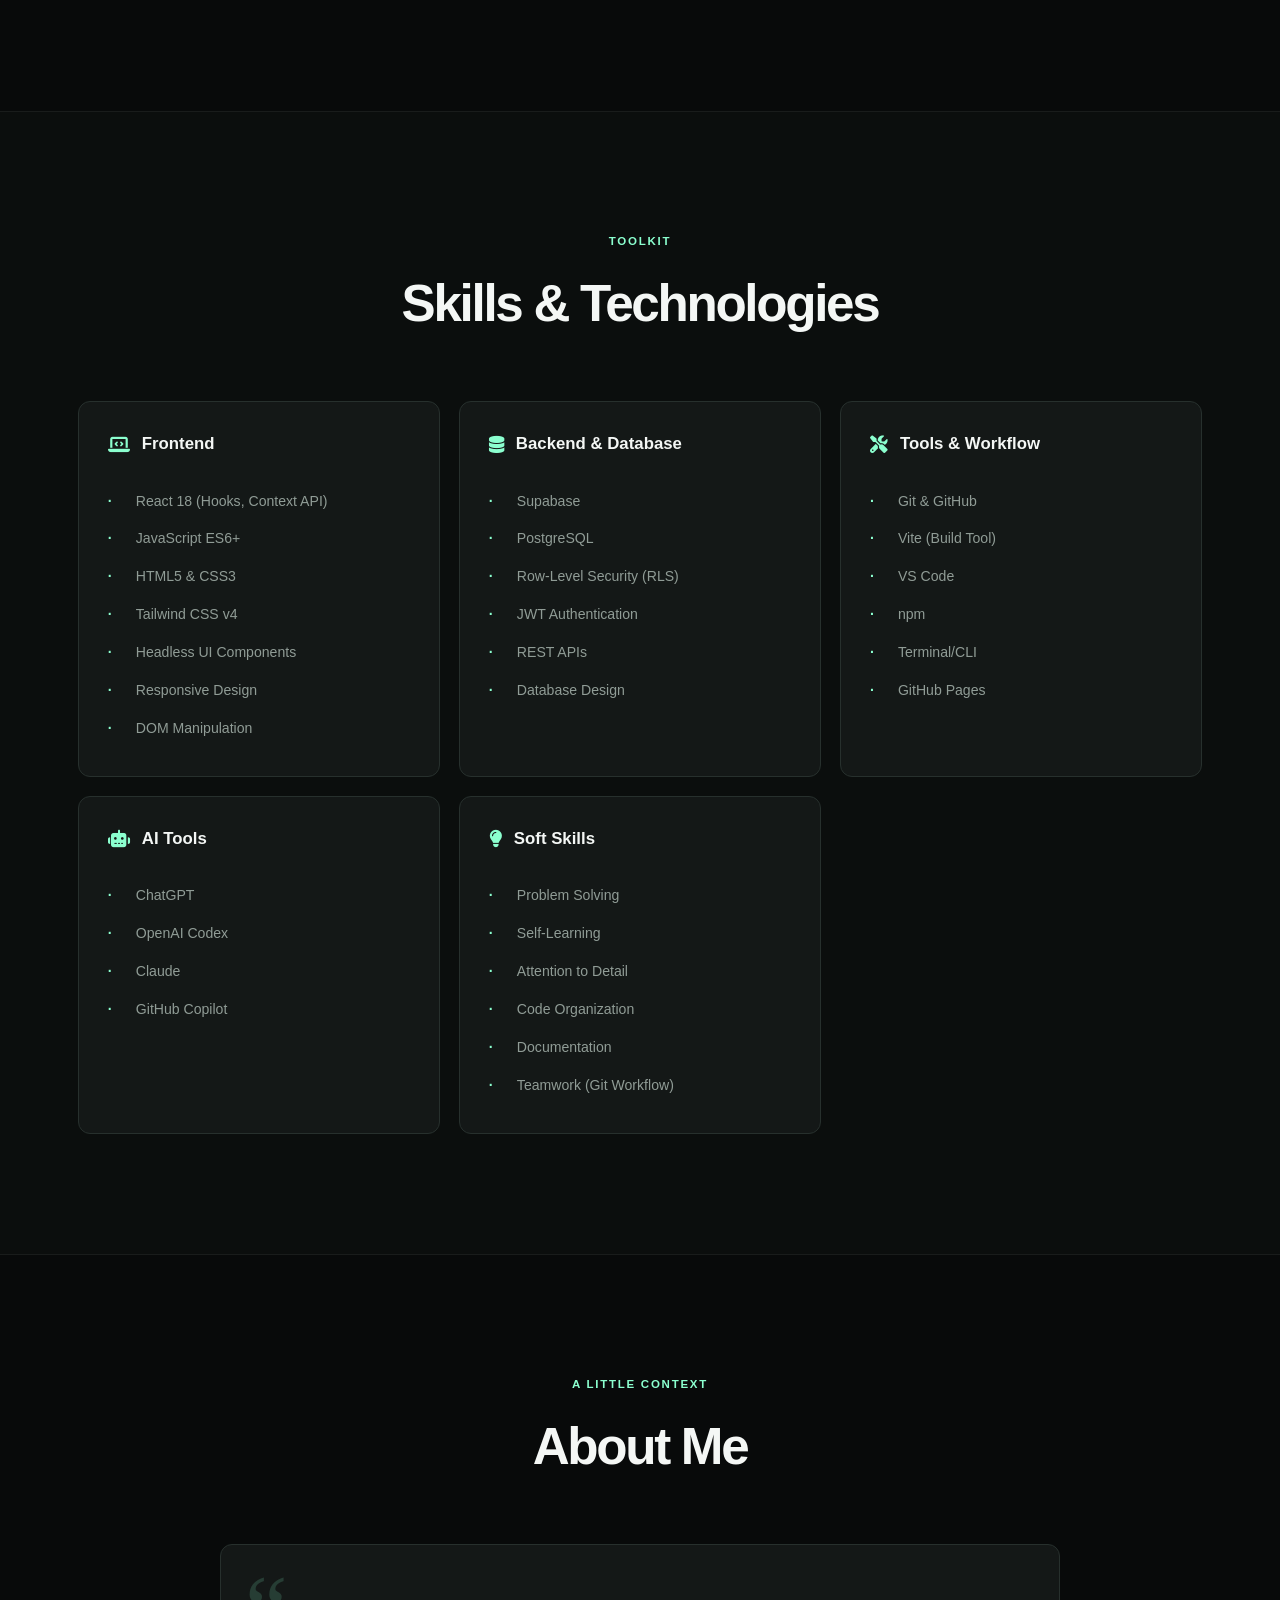
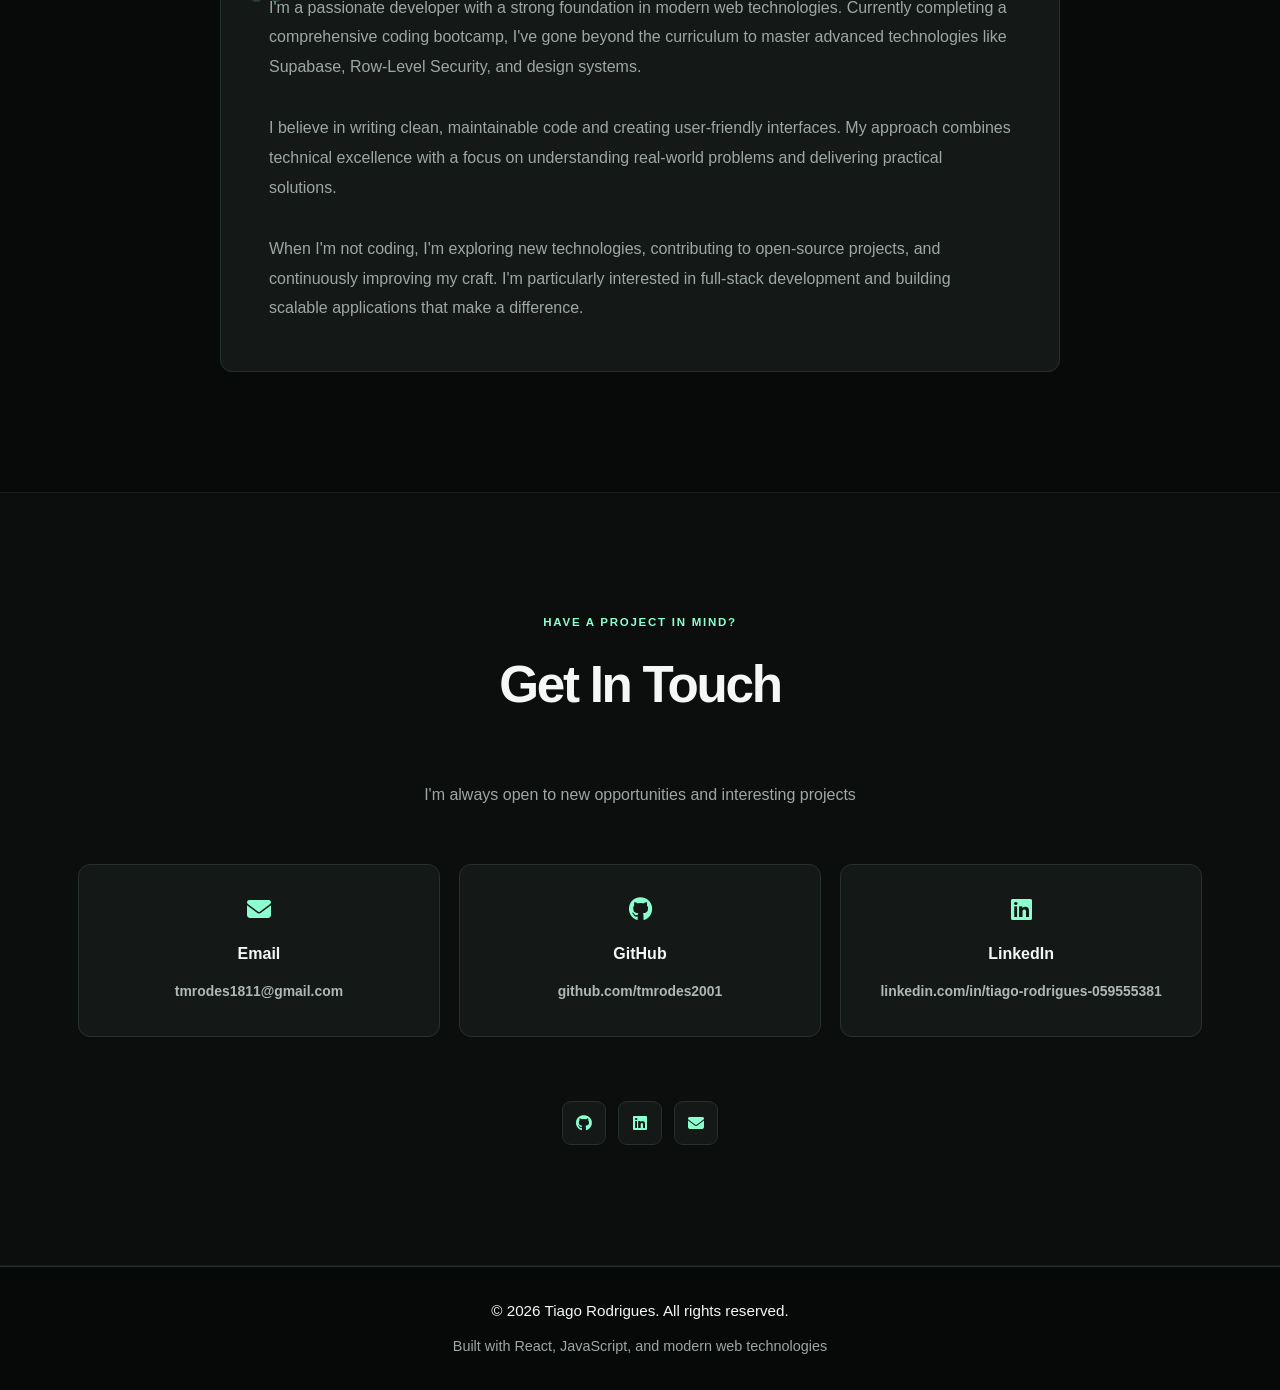
==== commit 077db456: "Add minimal hero artwork" ====
--- a/index.html
+++ b/index.html
@@ -5,7 +5,7 @@
   <meta charset="UTF-8">
   <meta name="viewport" content="width=device-width, initial-scale=1.0">
   <title>Tiago Rodrigues - Full-Stack Developer Portfolio</title>
-  <link rel="stylesheet" href="styles.css?v=20260904-4">
+  <link rel="stylesheet" href="styles.css?v=20260904-5">
   <link rel="stylesheet" href="https://cdnjs.cloudflare.com/ajax/libs/font-awesome/6.4.0/css/all.min.css">
 </head>
 
@@ -75,6 +75,12 @@
           <div><strong>Web</strong><span>Frontend &amp; backend</span></div>
           <div><strong>Available</strong><span>For work</span></div>
         </div>
+      </div>
+      <div class="hero-art" aria-hidden="true">
+        <div class="hero-art-cell hero-art-main">TR<span>.</span></div>
+        <div class="hero-art-cell hero-art-circle"><span></span></div>
+        <div class="hero-art-cell hero-art-lines"><span></span><span></span><span></span></div>
+        <div class="hero-art-cell hero-art-arrow"><i class="fas fa-arrow-down"></i></div>
       </div>
     </div>
   </section>
--- a/styles.css
+++ b/styles.css
@@ -1293,7 +1293,7 @@
 }
 .hero::before { width: 1px; height: 100%; top: 0; right: 12%; border-radius: 0; background: rgba(255,255,255,.045); }
 .hero::after { content: ''; position: absolute; left: 0; right: 0; top: 65%; height: 1px; background: rgba(255,255,255,.04); }
-.hero-content { display: grid; grid-template-columns: minmax(0, 820px); align-items: center; }
+.hero-content { display: grid; grid-template-columns: minmax(0, 1.25fr) minmax(320px, .75fr); align-items: center; gap: clamp(3rem, 7vw, 7rem); }
 .hero-eyebrow, .section-kicker { color: var(--primary); text-transform: uppercase; letter-spacing: .15em; font-size: .72rem; font-weight: 800; }
 .hero-eyebrow { display: flex; align-items: center; gap: .7rem; margin-bottom: 1.6rem; animation: slideUp .7s ease-out both; }
 .hero-eyebrow span { width: 7px; height: 7px; border-radius: 50%; background: var(--primary); box-shadow: 0 0 0 5px rgba(139,255,207,.1); }
@@ -1312,6 +1312,27 @@
 .hero-meta strong { color: var(--text-light); font-size: .92rem; }
 .hero-meta span { color: var(--text-lighter); font-size: .72rem; }
 
+.hero-art {
+  width: min(100%, 410px);
+  aspect-ratio: 1;
+  display: grid;
+  grid-template-columns: 1.35fr .65fr;
+  grid-template-rows: 1.35fr .65fr;
+  gap: 10px;
+  justify-self: end;
+  transform: rotate(2deg);
+  animation: slideUp .8s ease-out .15s both;
+}
+.hero-art-cell { overflow: hidden; border: 1px solid var(--border); border-radius: 12px; background: #121615; }
+.hero-art-main { display: flex; align-items: flex-end; padding: 1.3rem; color: var(--text-light); font-size: clamp(4.5rem, 8vw, 7rem); font-weight: 900; line-height: .75; letter-spacing: -.1em; }
+.hero-art-main span { color: var(--primary); }
+.hero-art-circle { display: grid; place-items: center; background: var(--primary); }
+.hero-art-circle span { width: 52%; aspect-ratio: 1; border: 2px solid #0a100e; border-radius: 50%; }
+.hero-art-lines { display: flex; flex-direction: column; justify-content: center; gap: 12px; padding: 1.2rem; }
+.hero-art-lines span { display: block; height: 1px; background: #59645f; }
+.hero-art-lines span:nth-child(2) { width: 72%; }.hero-art-lines span:nth-child(3) { width: 45%; }
+.hero-art-arrow { display: grid; place-items: center; color: var(--primary); font-size: 1.5rem; }
+
 .projects, .skills, .about, .contact { padding: 7.5rem 0; background: var(--bg-darker); }
 .skills, .contact { background: #0b0e0d; border-block: 1px solid rgba(255,255,255,.06); }
 .section-kicker { text-align: center; margin-bottom: .8rem; }
@@ -1351,7 +1372,7 @@
 footer { padding: 2rem 0; background: #070909; }
 
 @media (max-width: 960px) {
-  .hero-content { grid-template-columns: 1fr; }
+  .hero-content { grid-template-columns: minmax(0, 1fr) minmax(260px, .65fr); gap: 2.5rem; }
   .hero { min-height: auto; }
   .hero-text { max-width: 760px; }
   .projects-grid { grid-template-columns: repeat(2, 1fr); }
@@ -1363,6 +1384,8 @@
   .nav-links { top: 59px; background: rgba(8,10,10,.98); padding-inline: 20px; }
   .nav-links li:last-child a { border: 0; border-radius: 0; padding: 1rem 1.5rem; }
   .hero { padding: 5.5rem 0 4.5rem; }
+  .hero-content { grid-template-columns: 1fr; }
+  .hero-art { width: min(82%, 360px); justify-self: start; margin-top: 1.5rem; }
   .hero-content h1 { font-size: clamp(2.8rem, 13vw, 4.5rem); }
   .hero-meta { gap: 1.25rem; justify-content: space-between; }
   .projects, .skills, .about, .contact { padding: 5rem 0; }
@@ -1373,6 +1396,7 @@
 
 @media (max-width: 520px) {
   .logo > span:last-child { display: none; }
+  .hero-art { width: 100%; max-width: 300px; }
   .hero-meta { display: grid; grid-template-columns: repeat(3, 1fr); gap: .75rem; }
   .hero-meta span { line-height: 1.35; }
   .about-content { padding: 2rem 1.4rem; }
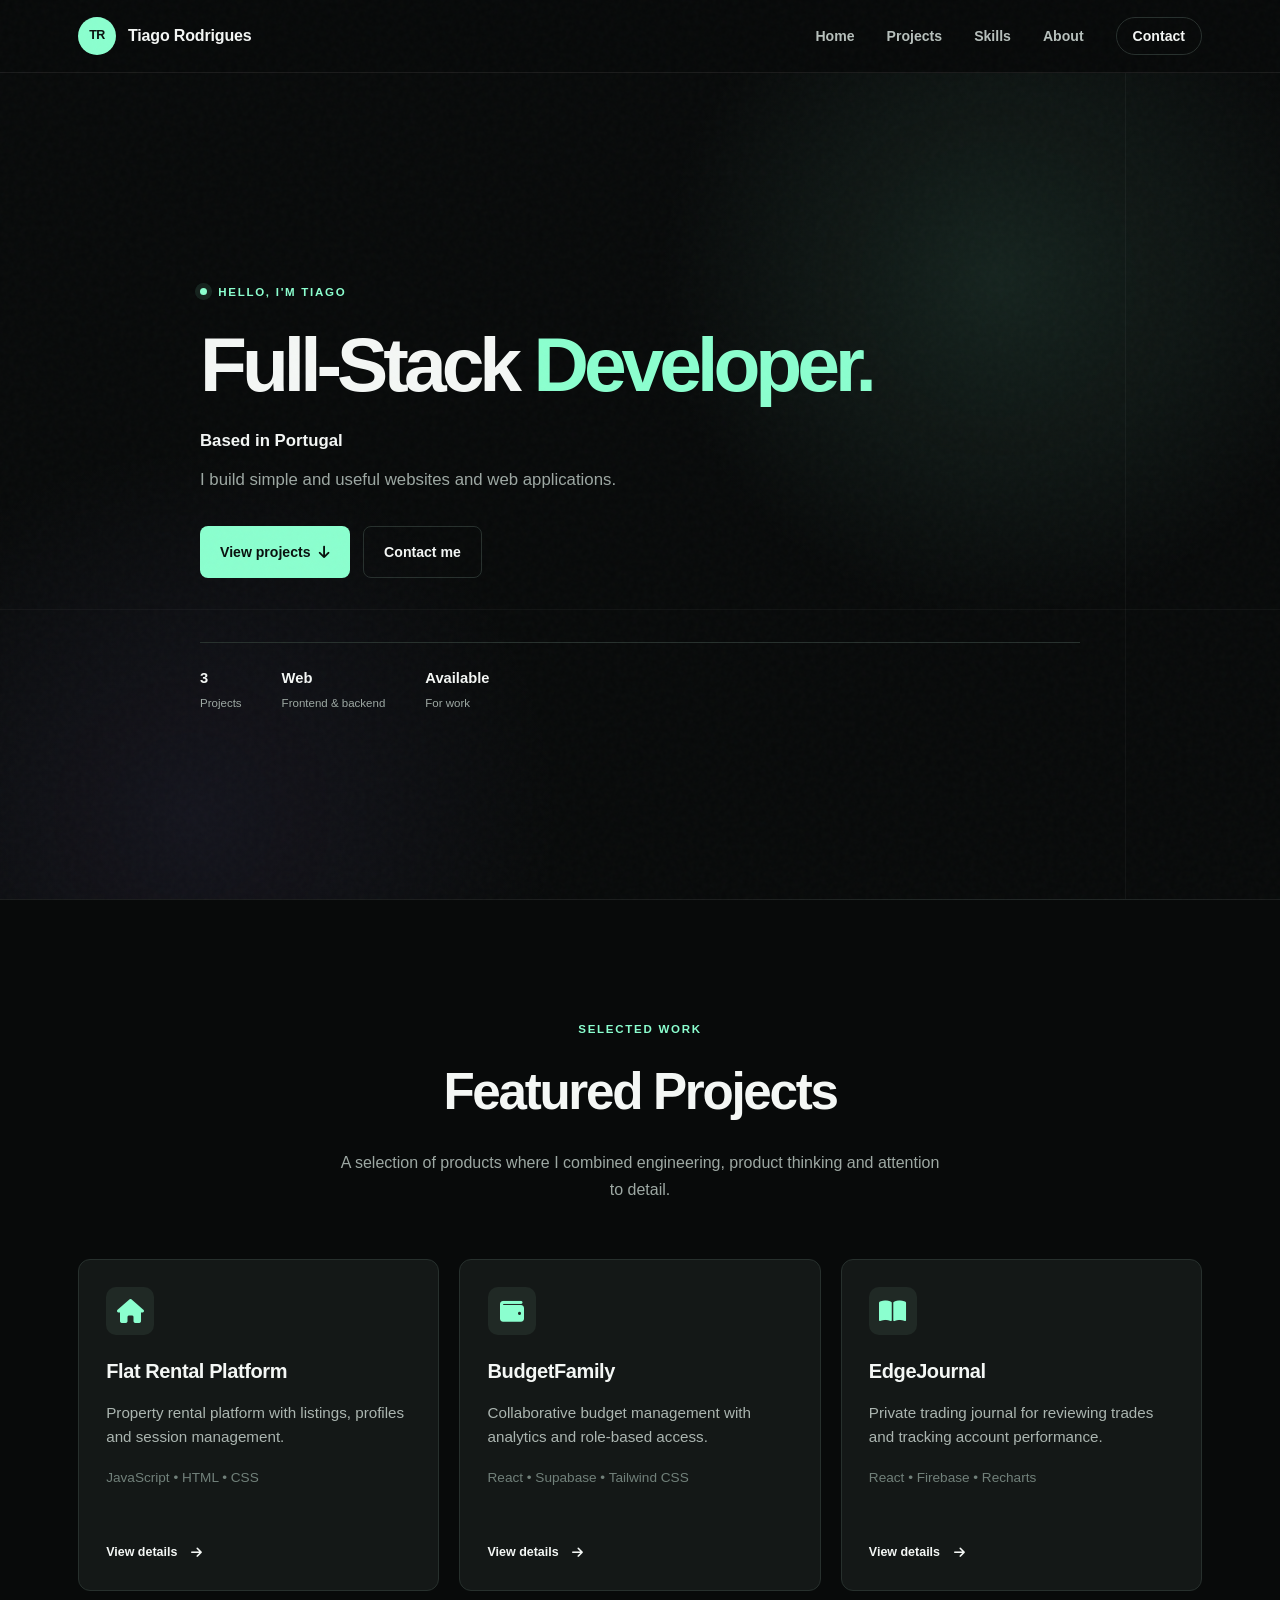
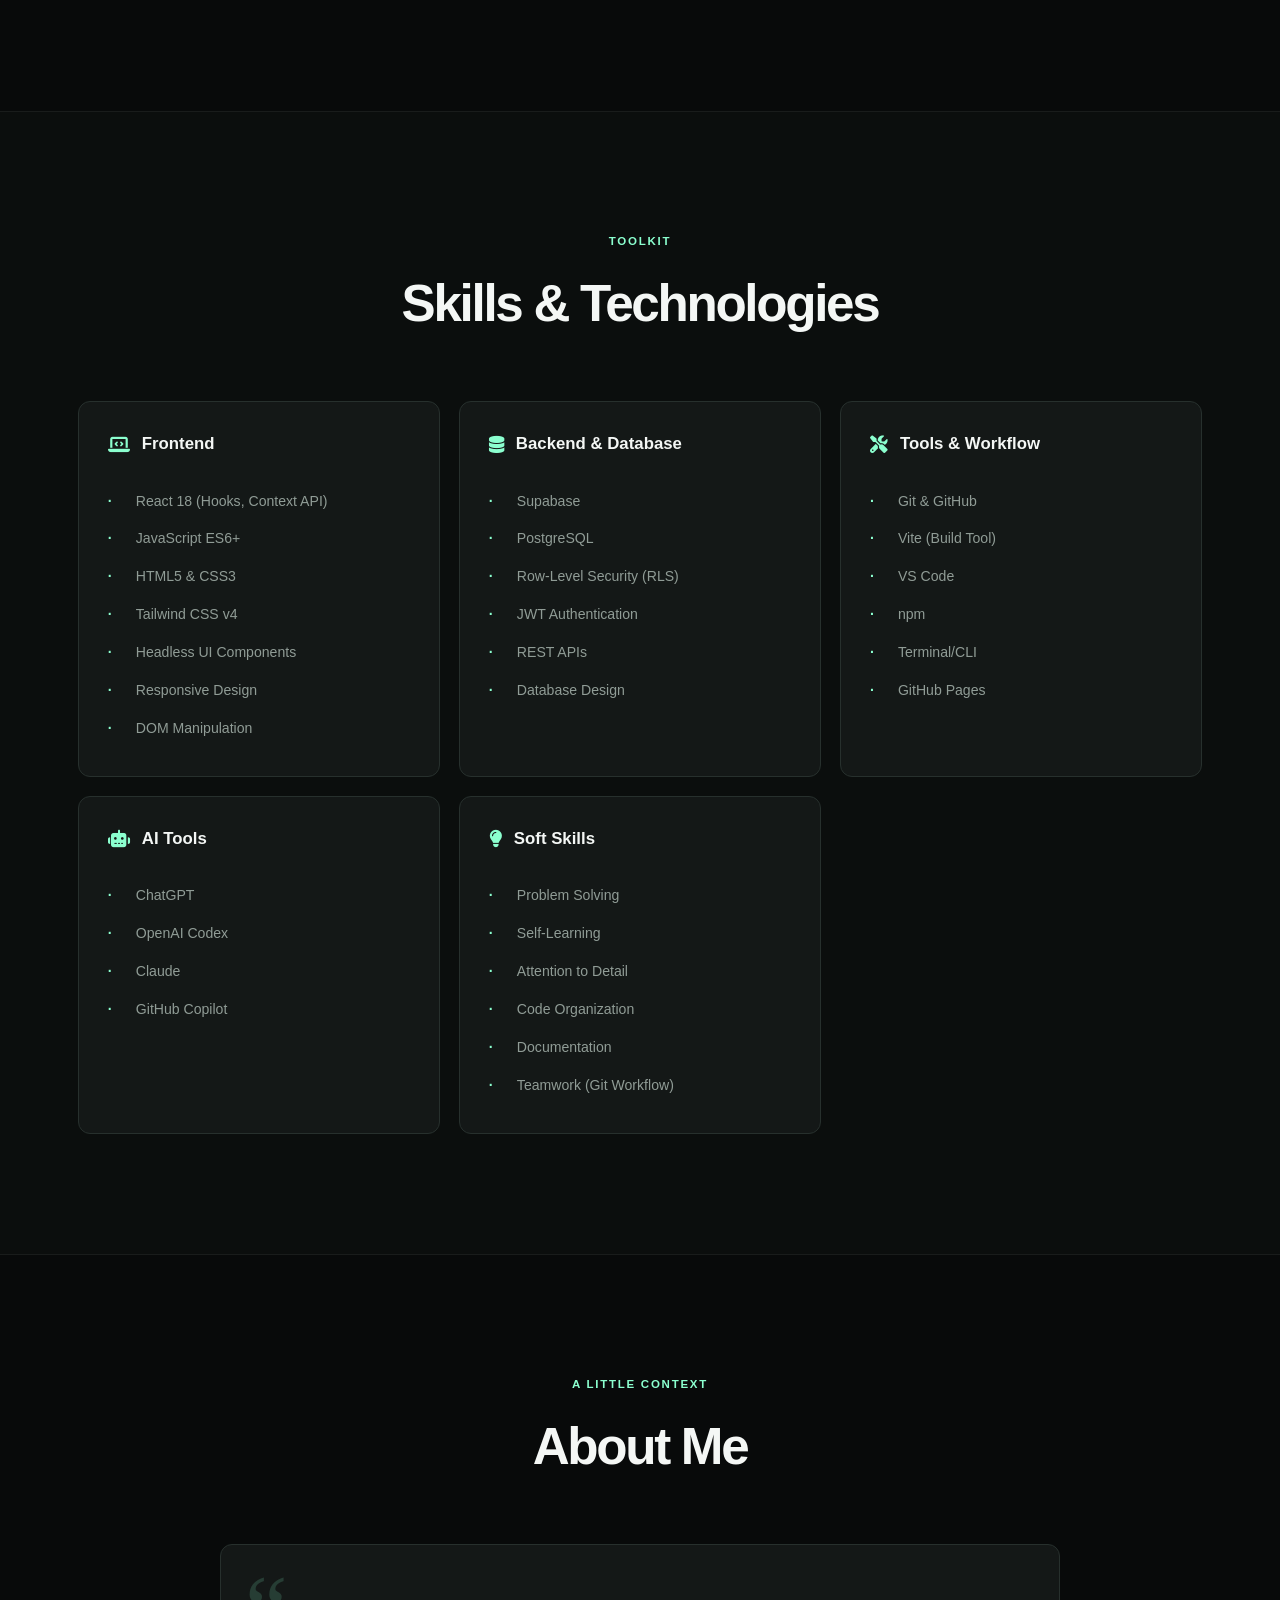
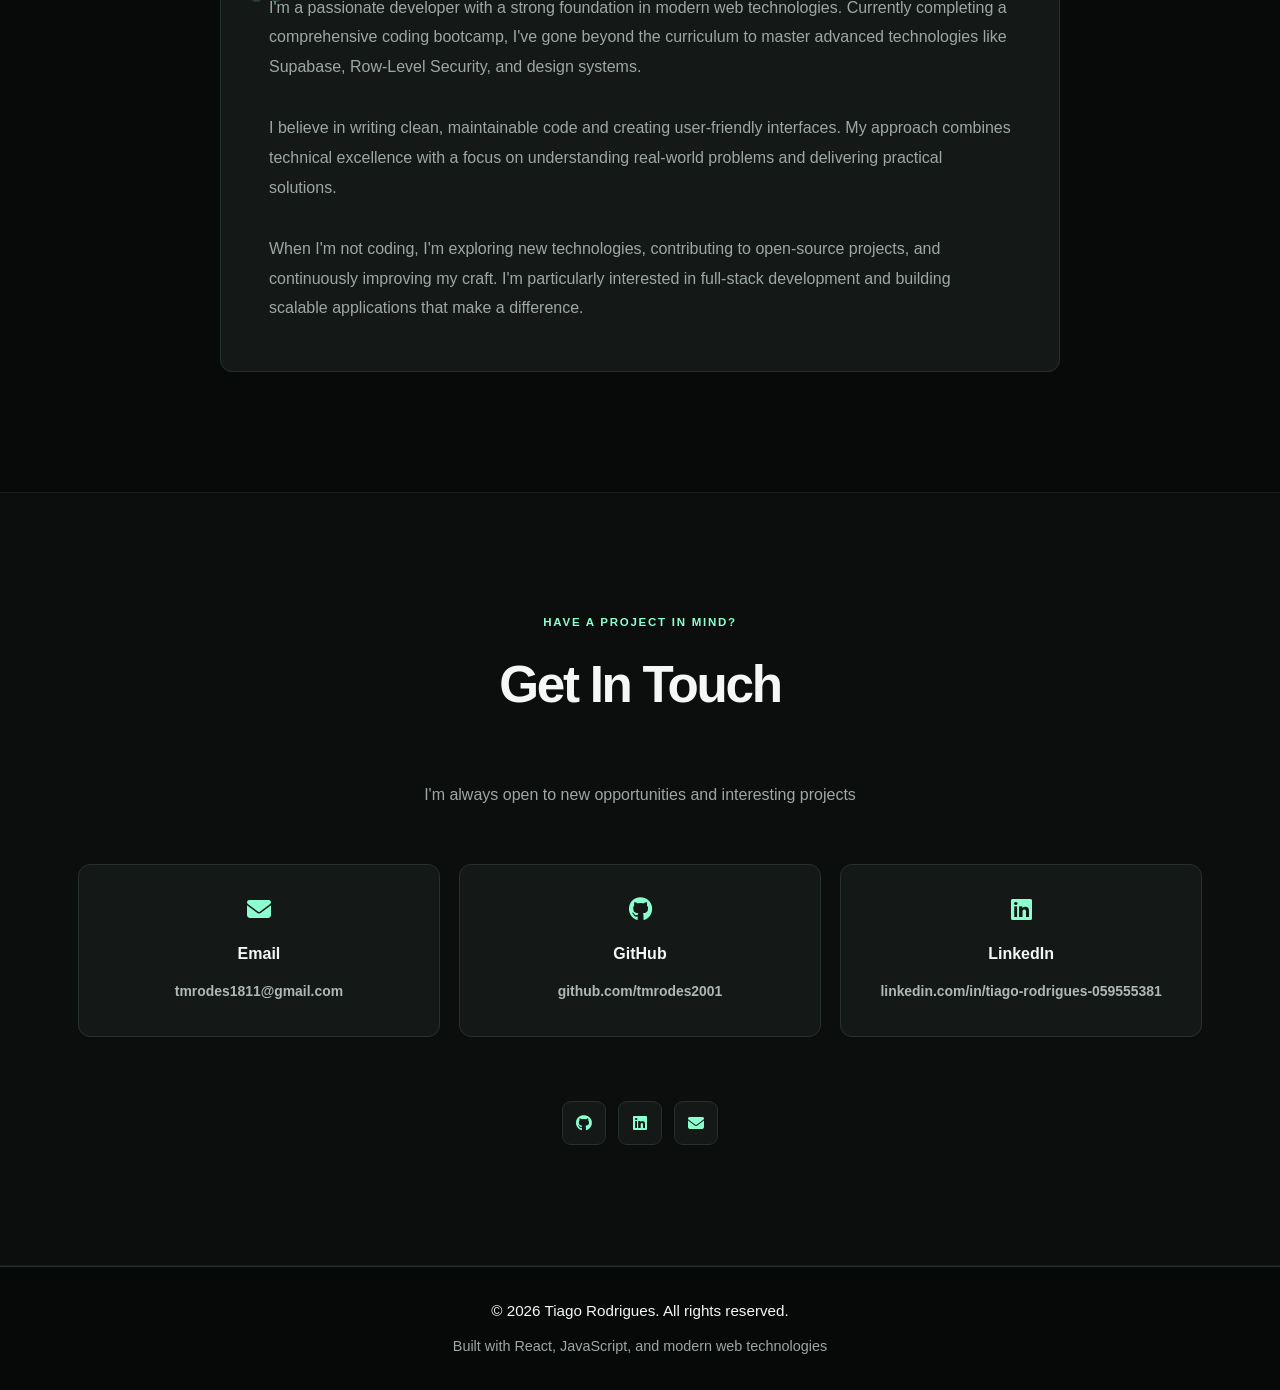
==== commit a80e034d: "Simplify portfolio hero" ====
--- a/index.html
+++ b/index.html
@@ -5,7 +5,7 @@
   <meta charset="UTF-8">
   <meta name="viewport" content="width=device-width, initial-scale=1.0">
   <title>Tiago Rodrigues - Full-Stack Developer Portfolio</title>
-  <link rel="stylesheet" href="styles.css?v=20260904-5">
+  <link rel="stylesheet" href="styles.css?v=20260904-6">
   <link rel="stylesheet" href="https://cdnjs.cloudflare.com/ajax/libs/font-awesome/6.4.0/css/all.min.css">
 </head>
 
@@ -75,12 +75,6 @@
           <div><strong>Web</strong><span>Frontend &amp; backend</span></div>
           <div><strong>Available</strong><span>For work</span></div>
         </div>
-      </div>
-      <div class="hero-art" aria-hidden="true">
-        <div class="hero-art-cell hero-art-main">TR<span>.</span></div>
-        <div class="hero-art-cell hero-art-circle"><span></span></div>
-        <div class="hero-art-cell hero-art-lines"><span></span><span></span><span></span></div>
-        <div class="hero-art-cell hero-art-arrow"><i class="fas fa-arrow-down"></i></div>
       </div>
     </div>
   </section>
--- a/styles.css
+++ b/styles.css
@@ -1293,7 +1293,7 @@
 }
 .hero::before { width: 1px; height: 100%; top: 0; right: 12%; border-radius: 0; background: rgba(255,255,255,.045); }
 .hero::after { content: ''; position: absolute; left: 0; right: 0; top: 65%; height: 1px; background: rgba(255,255,255,.04); }
-.hero-content { display: grid; grid-template-columns: minmax(0, 1.25fr) minmax(320px, .75fr); align-items: center; gap: clamp(3rem, 7vw, 7rem); }
+.hero-content { display: grid; grid-template-columns: minmax(0, 880px); align-items: center; }
 .hero-eyebrow, .section-kicker { color: var(--primary); text-transform: uppercase; letter-spacing: .15em; font-size: .72rem; font-weight: 800; }
 .hero-eyebrow { display: flex; align-items: center; gap: .7rem; margin-bottom: 1.6rem; animation: slideUp .7s ease-out both; }
 .hero-eyebrow span { width: 7px; height: 7px; border-radius: 50%; background: var(--primary); box-shadow: 0 0 0 5px rgba(139,255,207,.1); }
@@ -1312,26 +1312,6 @@
 .hero-meta strong { color: var(--text-light); font-size: .92rem; }
 .hero-meta span { color: var(--text-lighter); font-size: .72rem; }
 
-.hero-art {
-  width: min(100%, 410px);
-  aspect-ratio: 1;
-  display: grid;
-  grid-template-columns: 1.35fr .65fr;
-  grid-template-rows: 1.35fr .65fr;
-  gap: 10px;
-  justify-self: end;
-  transform: rotate(2deg);
-  animation: slideUp .8s ease-out .15s both;
-}
-.hero-art-cell { overflow: hidden; border: 1px solid var(--border); border-radius: 12px; background: #121615; }
-.hero-art-main { display: flex; align-items: flex-end; padding: 1.3rem; color: var(--text-light); font-size: clamp(4.5rem, 8vw, 7rem); font-weight: 900; line-height: .75; letter-spacing: -.1em; }
-.hero-art-main span { color: var(--primary); }
-.hero-art-circle { display: grid; place-items: center; background: var(--primary); }
-.hero-art-circle span { width: 52%; aspect-ratio: 1; border: 2px solid #0a100e; border-radius: 50%; }
-.hero-art-lines { display: flex; flex-direction: column; justify-content: center; gap: 12px; padding: 1.2rem; }
-.hero-art-lines span { display: block; height: 1px; background: #59645f; }
-.hero-art-lines span:nth-child(2) { width: 72%; }.hero-art-lines span:nth-child(3) { width: 45%; }
-.hero-art-arrow { display: grid; place-items: center; color: var(--primary); font-size: 1.5rem; }
 
 .projects, .skills, .about, .contact { padding: 7.5rem 0; background: var(--bg-darker); }
 .skills, .contact { background: #0b0e0d; border-block: 1px solid rgba(255,255,255,.06); }
@@ -1372,7 +1352,7 @@
 footer { padding: 2rem 0; background: #070909; }
 
 @media (max-width: 960px) {
-  .hero-content { grid-template-columns: minmax(0, 1fr) minmax(260px, .65fr); gap: 2.5rem; }
+  .hero-content { grid-template-columns: 1fr; }
   .hero { min-height: auto; }
   .hero-text { max-width: 760px; }
   .projects-grid { grid-template-columns: repeat(2, 1fr); }
@@ -1385,7 +1365,6 @@
   .nav-links li:last-child a { border: 0; border-radius: 0; padding: 1rem 1.5rem; }
   .hero { padding: 5.5rem 0 4.5rem; }
   .hero-content { grid-template-columns: 1fr; }
-  .hero-art { width: min(82%, 360px); justify-self: start; margin-top: 1.5rem; }
   .hero-content h1 { font-size: clamp(2.8rem, 13vw, 4.5rem); }
   .hero-meta { gap: 1.25rem; justify-content: space-between; }
   .projects, .skills, .about, .contact { padding: 5rem 0; }
@@ -1396,7 +1375,6 @@
 
 @media (max-width: 520px) {
   .logo > span:last-child { display: none; }
-  .hero-art { width: 100%; max-width: 300px; }
   .hero-meta { display: grid; grid-template-columns: repeat(3, 1fr); gap: .75rem; }
   .hero-meta span { line-height: 1.35; }
   .about-content { padding: 2rem 1.4rem; }
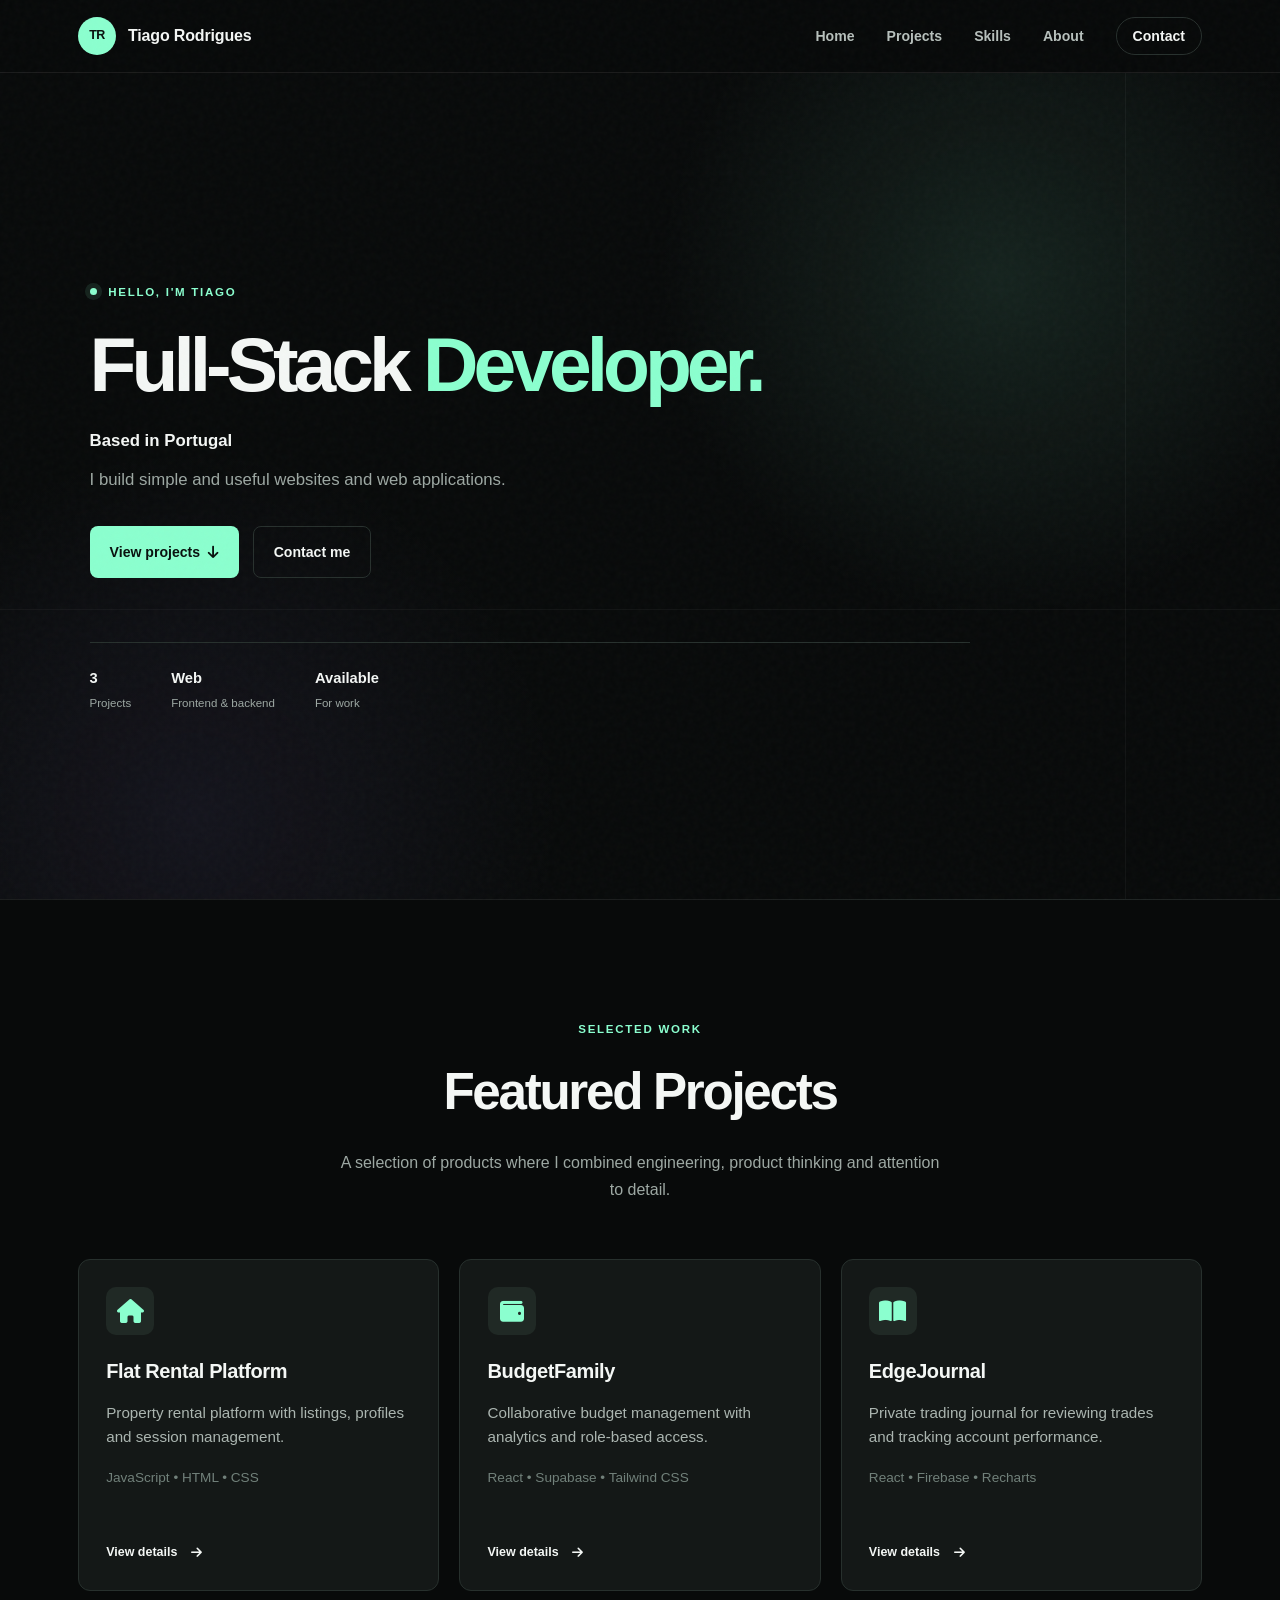
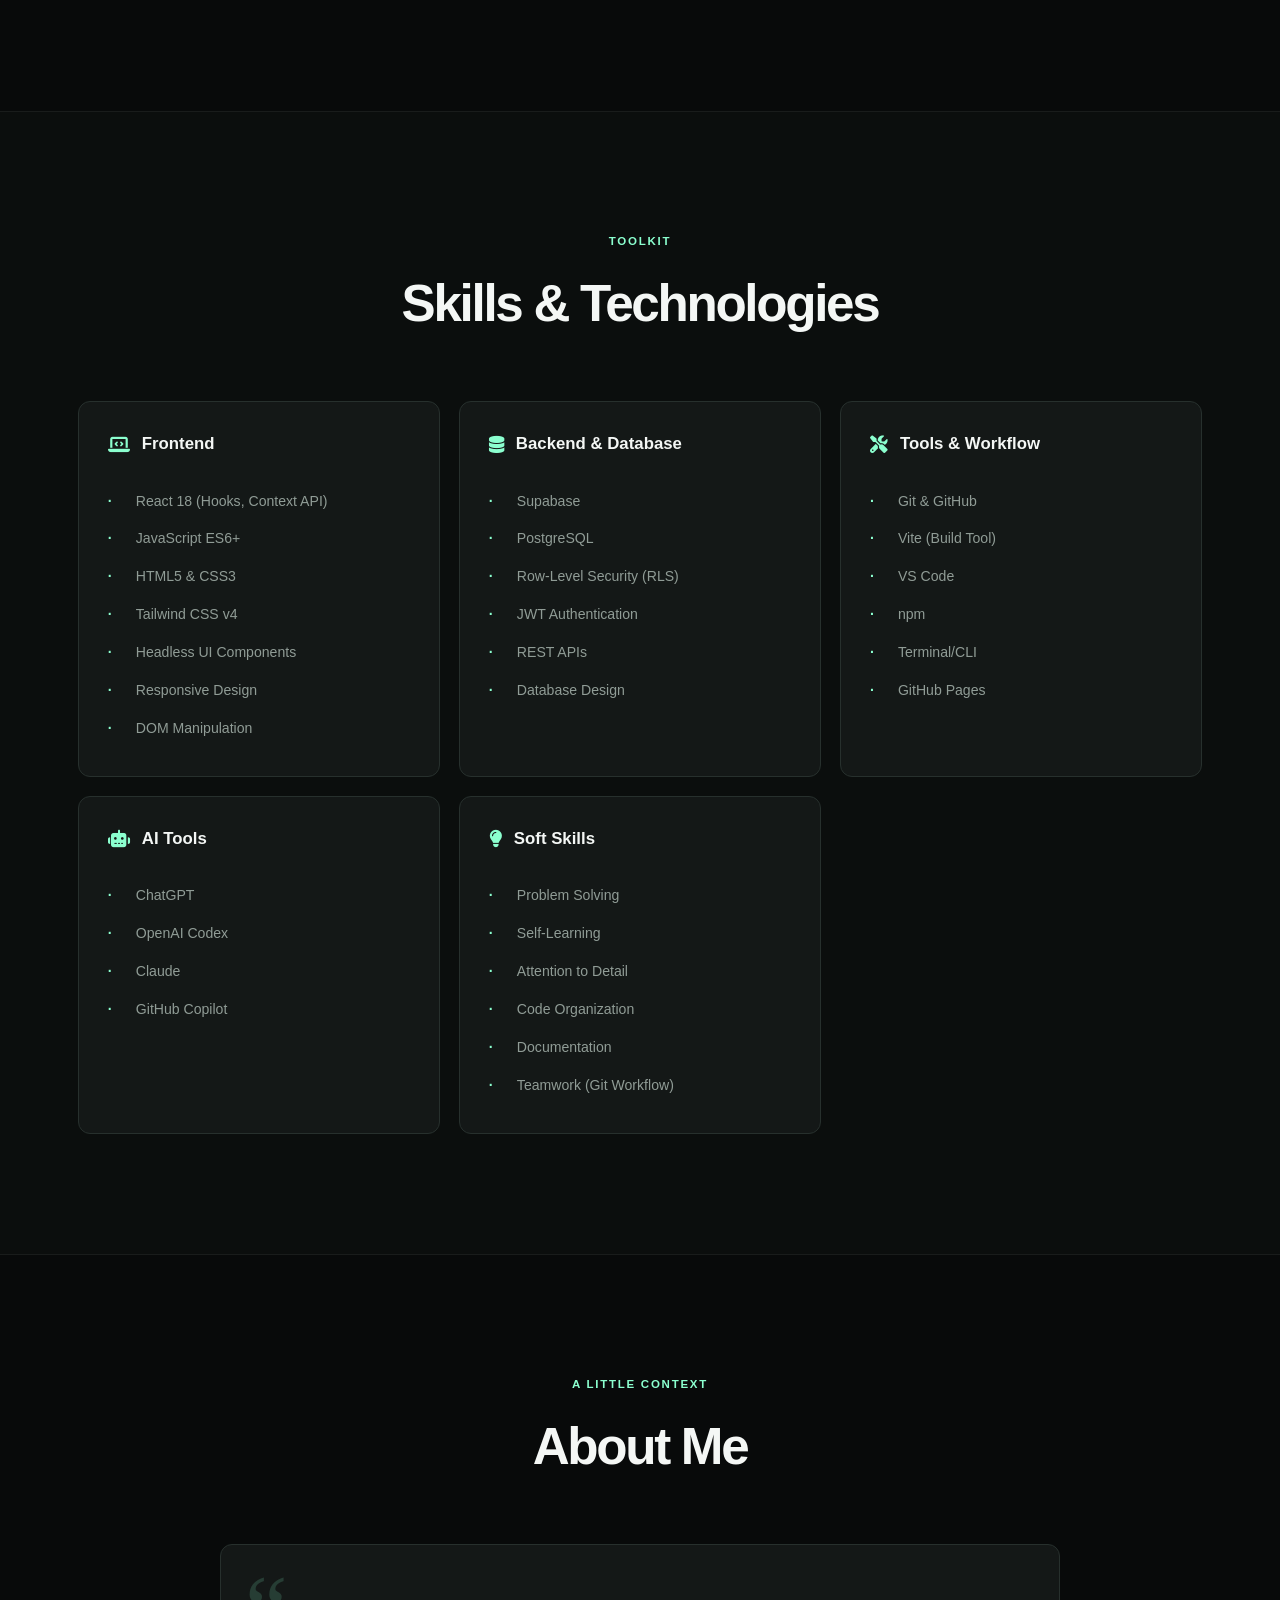
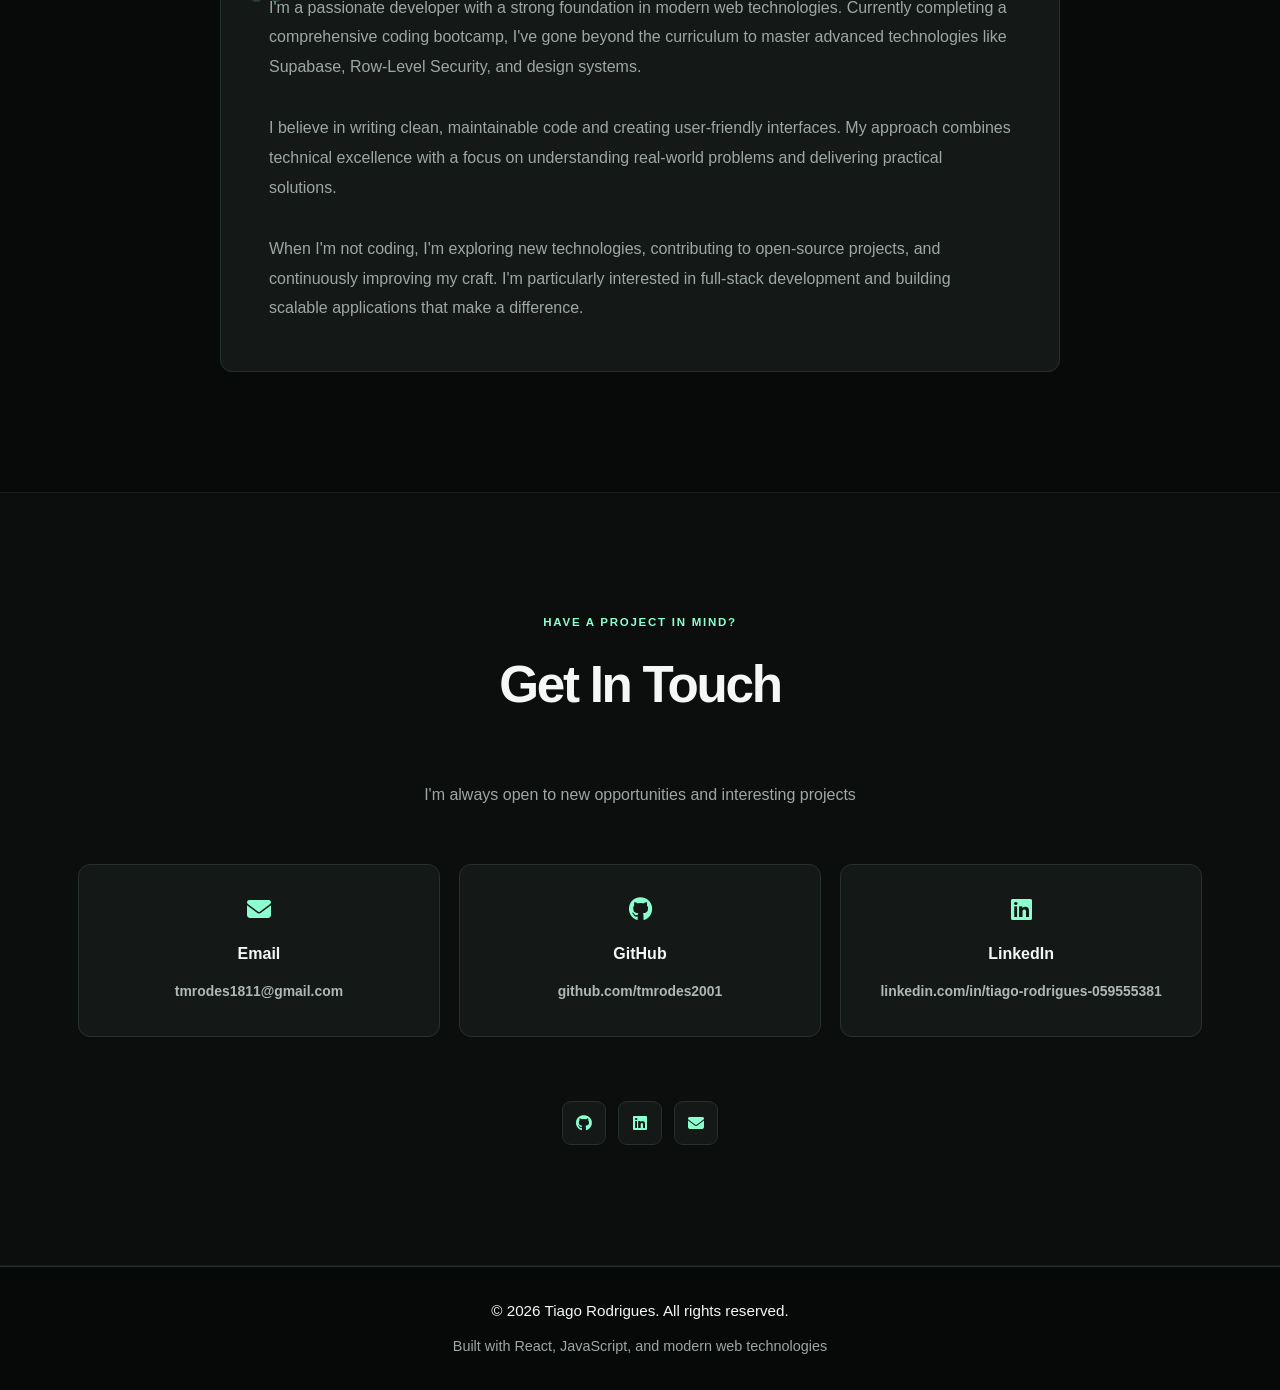
==== commit 61edddfa: "Align hero with viewport edge" ====
--- a/index.html
+++ b/index.html
@@ -5,7 +5,7 @@
   <meta charset="UTF-8">
   <meta name="viewport" content="width=device-width, initial-scale=1.0">
   <title>Tiago Rodrigues - Full-Stack Developer Portfolio</title>
-  <link rel="stylesheet" href="styles.css?v=20260904-6">
+  <link rel="stylesheet" href="styles.css?v=20260904-7">
   <link rel="stylesheet" href="https://cdnjs.cloudflare.com/ajax/libs/font-awesome/6.4.0/css/all.min.css">
 </head>
 
--- a/styles.css
+++ b/styles.css
@@ -1294,6 +1294,7 @@
 .hero::before { width: 1px; height: 100%; top: 0; right: 12%; border-radius: 0; background: rgba(255,255,255,.045); }
 .hero::after { content: ''; position: absolute; left: 0; right: 0; top: 65%; height: 1px; background: rgba(255,255,255,.04); }
 .hero-content { display: grid; grid-template-columns: minmax(0, 880px); align-items: center; }
+.hero > .hero-content { max-width: none; width: 100%; padding-left: clamp(28px, 7vw, 120px); padding-right: clamp(28px, 7vw, 120px); }
 .hero-eyebrow, .section-kicker { color: var(--primary); text-transform: uppercase; letter-spacing: .15em; font-size: .72rem; font-weight: 800; }
 .hero-eyebrow { display: flex; align-items: center; gap: .7rem; margin-bottom: 1.6rem; animation: slideUp .7s ease-out both; }
 .hero-eyebrow span { width: 7px; height: 7px; border-radius: 50%; background: var(--primary); box-shadow: 0 0 0 5px rgba(139,255,207,.1); }
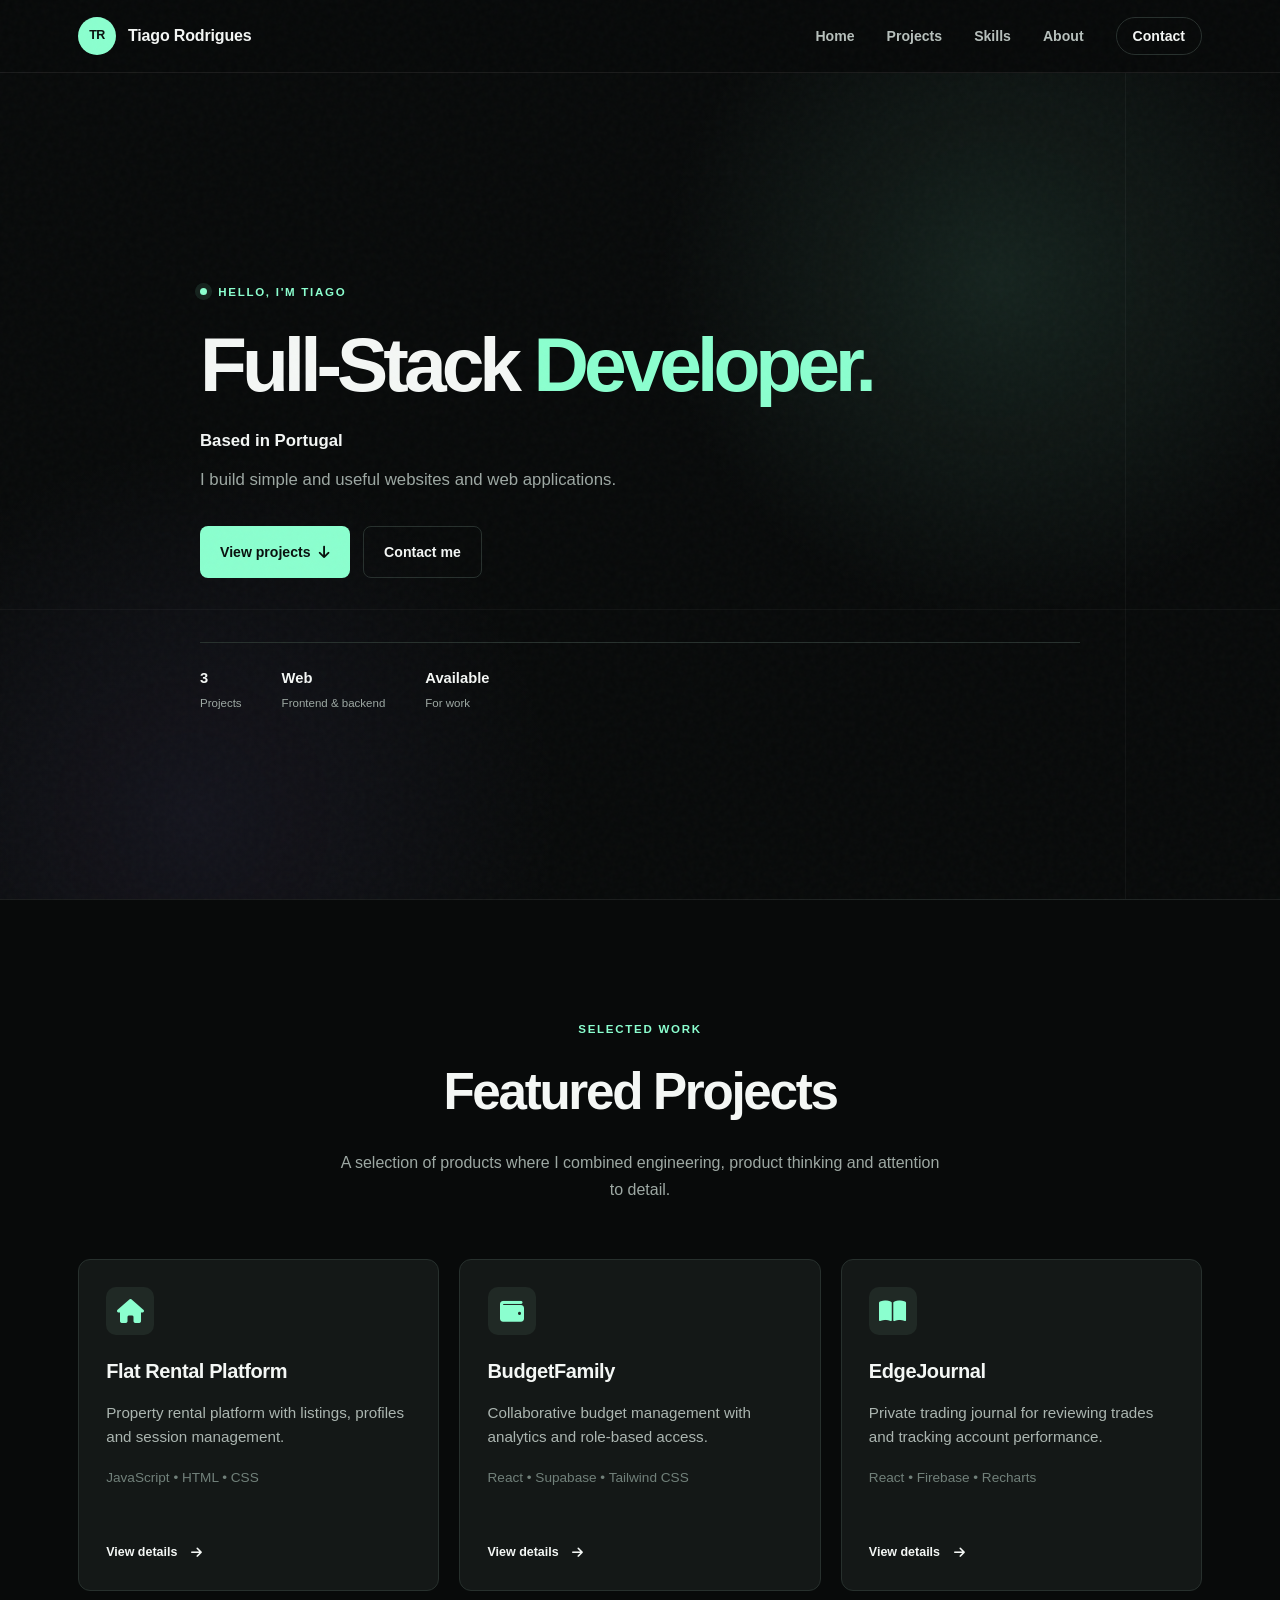
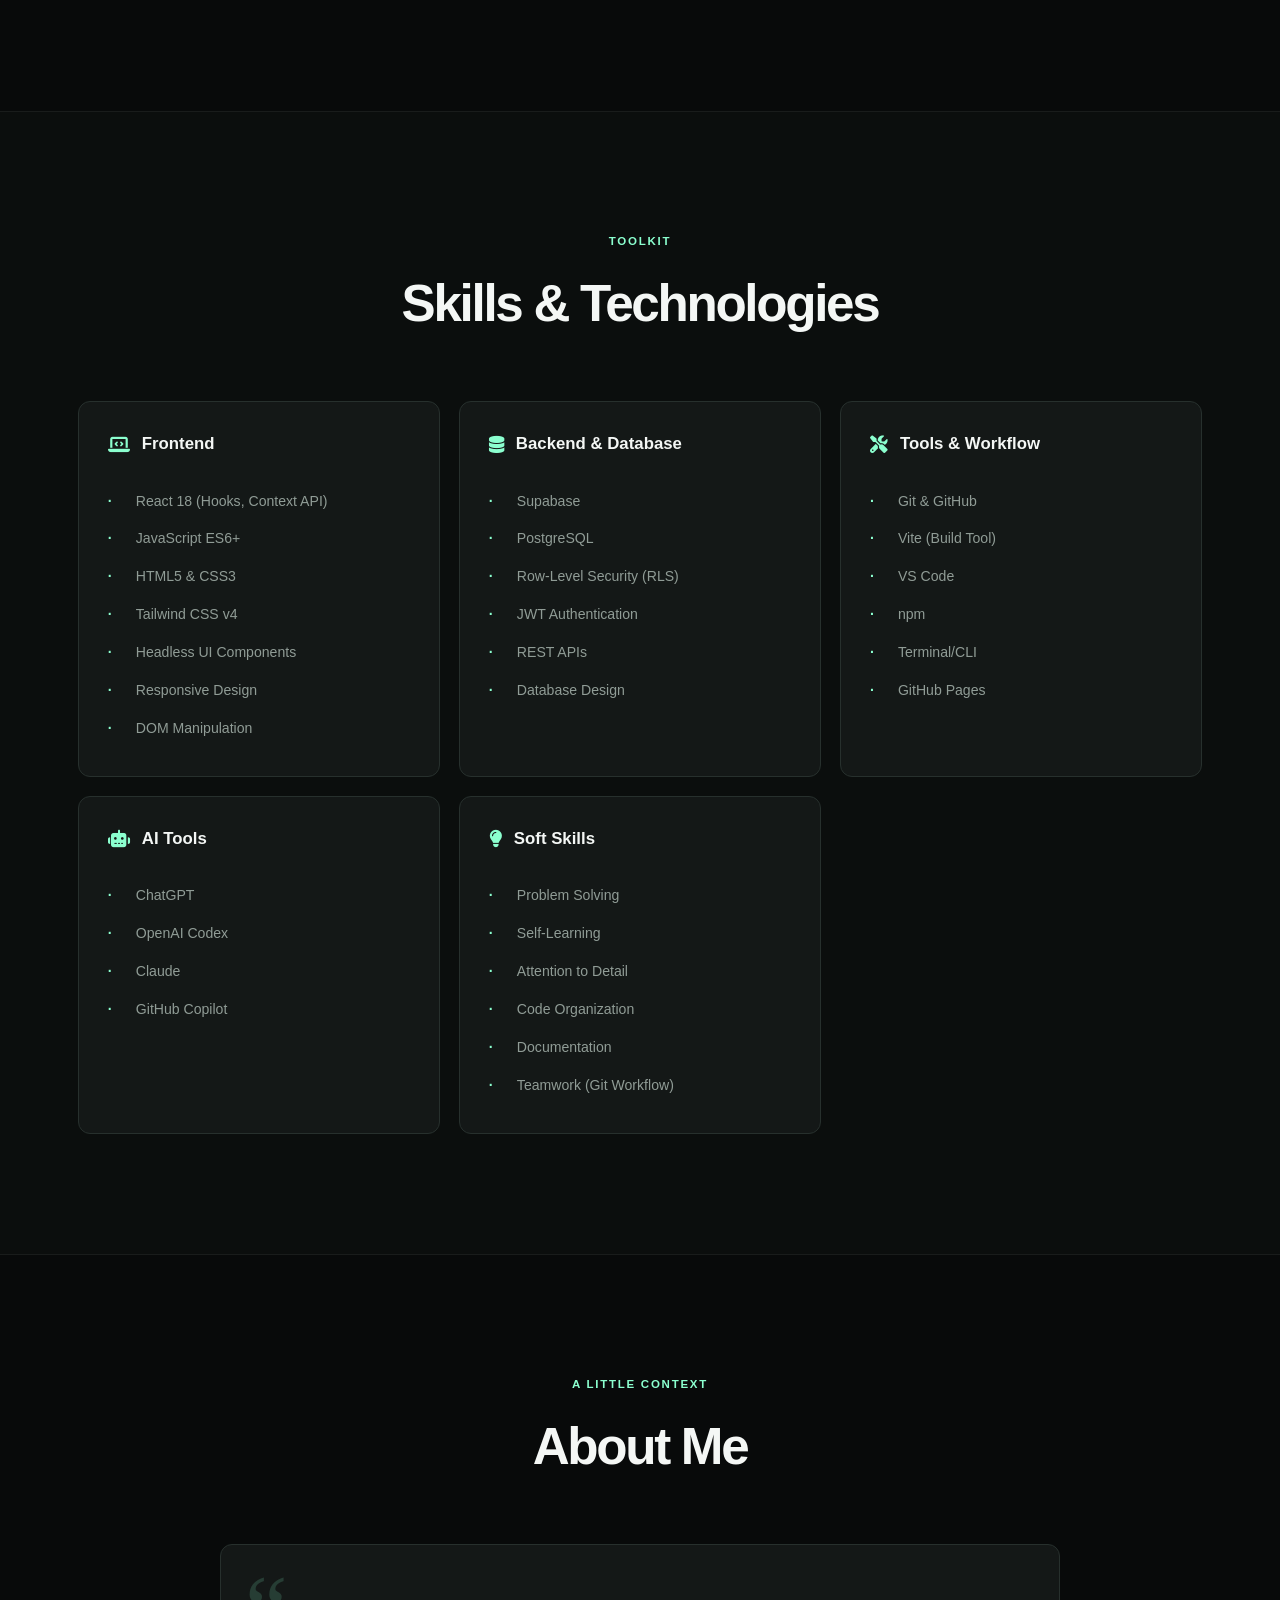
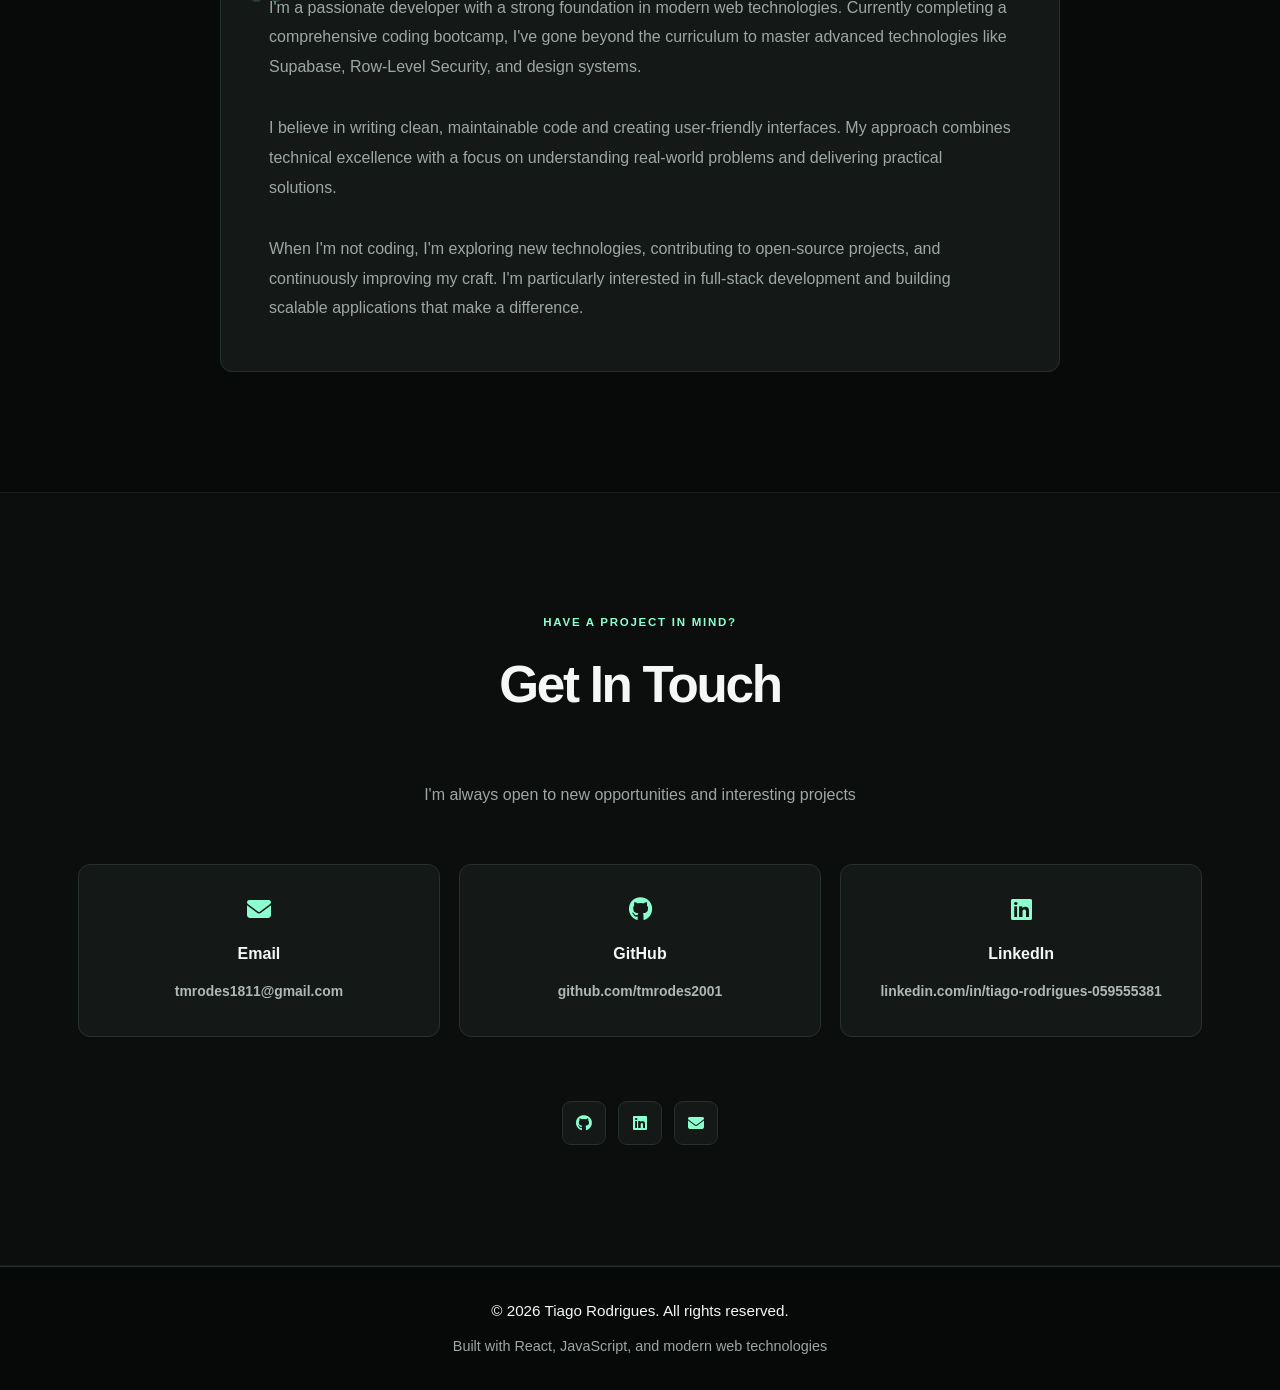
==== commit fc9562a3: "Align hero with site grid" ====
--- a/index.html
+++ b/index.html
@@ -5,7 +5,7 @@
   <meta charset="UTF-8">
   <meta name="viewport" content="width=device-width, initial-scale=1.0">
   <title>Tiago Rodrigues - Full-Stack Developer Portfolio</title>
-  <link rel="stylesheet" href="styles.css?v=20260904-7">
+  <link rel="stylesheet" href="styles.css?v=20260904-8">
   <link rel="stylesheet" href="https://cdnjs.cloudflare.com/ajax/libs/font-awesome/6.4.0/css/all.min.css">
 </head>
 
--- a/styles.css
+++ b/styles.css
@@ -1294,7 +1294,6 @@
 .hero::before { width: 1px; height: 100%; top: 0; right: 12%; border-radius: 0; background: rgba(255,255,255,.045); }
 .hero::after { content: ''; position: absolute; left: 0; right: 0; top: 65%; height: 1px; background: rgba(255,255,255,.04); }
 .hero-content { display: grid; grid-template-columns: minmax(0, 880px); align-items: center; }
-.hero > .hero-content { max-width: none; width: 100%; padding-left: clamp(28px, 7vw, 120px); padding-right: clamp(28px, 7vw, 120px); }
 .hero-eyebrow, .section-kicker { color: var(--primary); text-transform: uppercase; letter-spacing: .15em; font-size: .72rem; font-weight: 800; }
 .hero-eyebrow { display: flex; align-items: center; gap: .7rem; margin-bottom: 1.6rem; animation: slideUp .7s ease-out both; }
 .hero-eyebrow span { width: 7px; height: 7px; border-radius: 50%; background: var(--primary); box-shadow: 0 0 0 5px rgba(139,255,207,.1); }
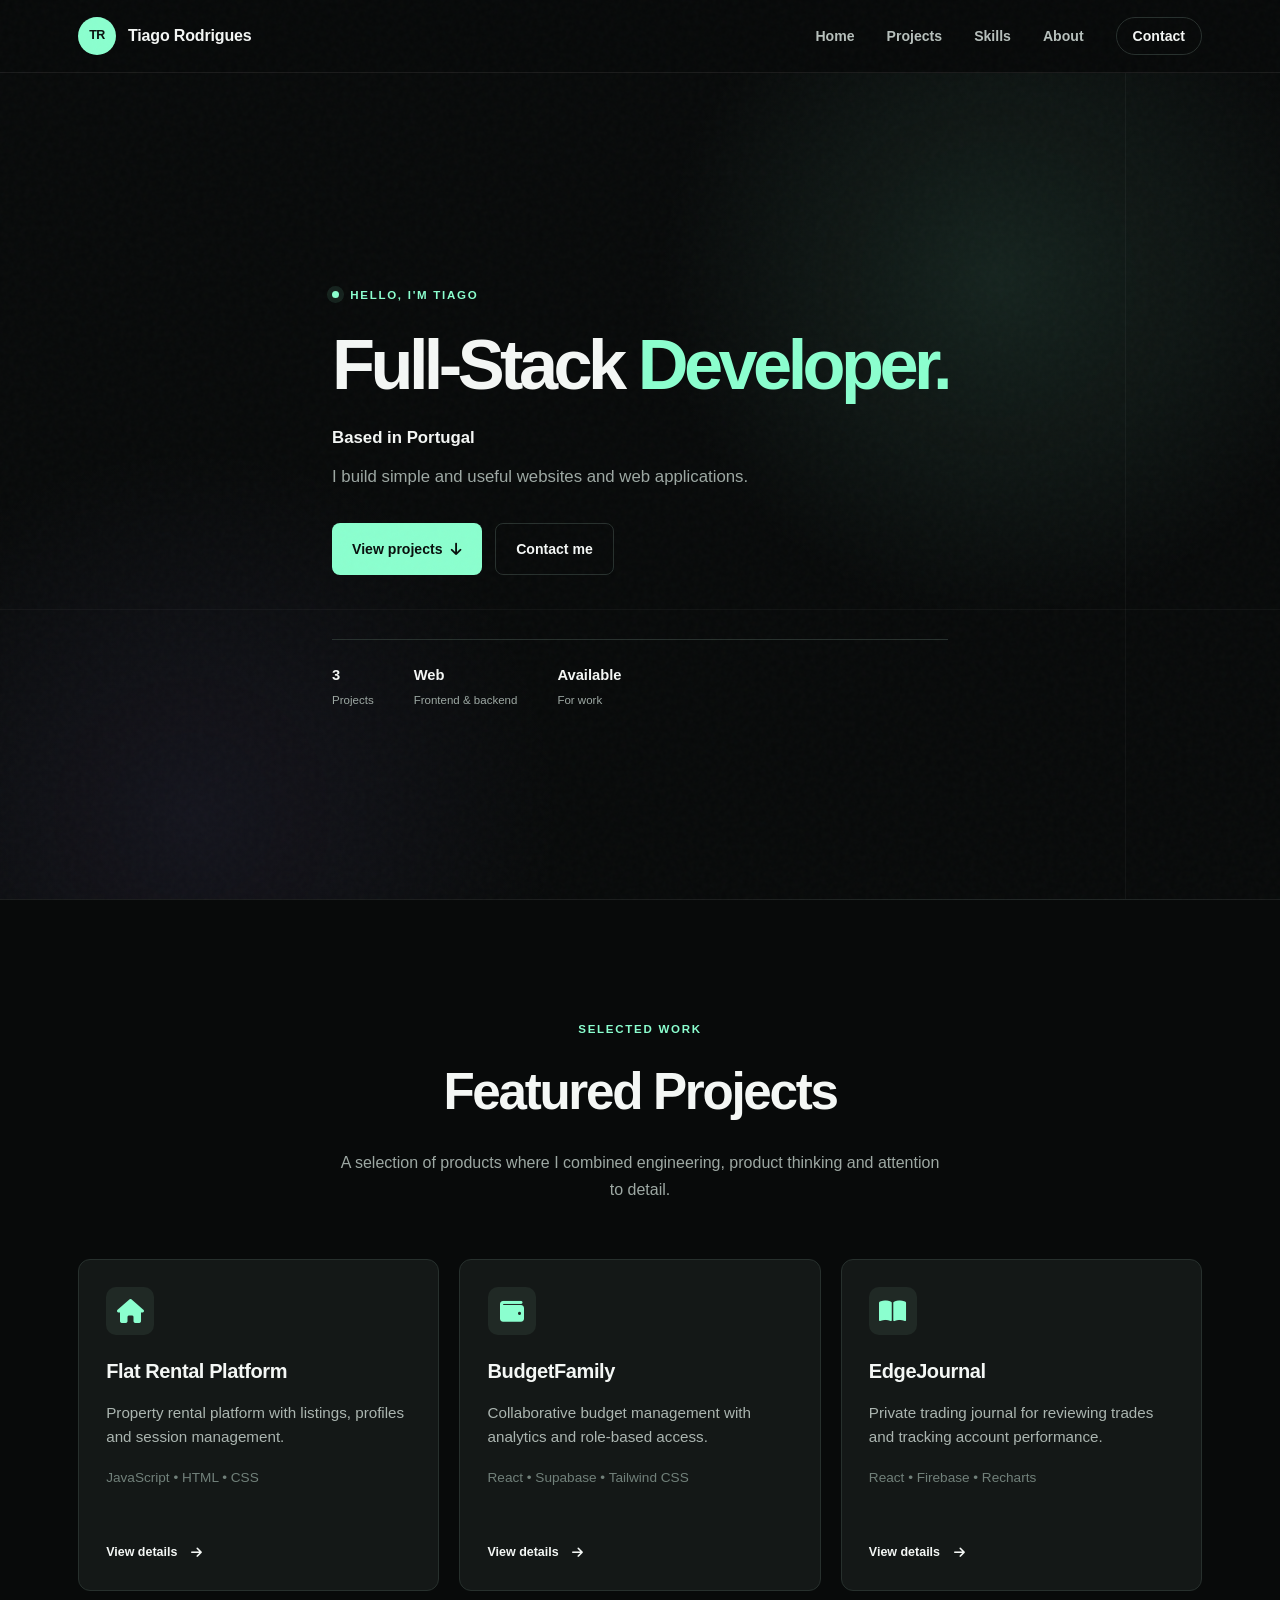
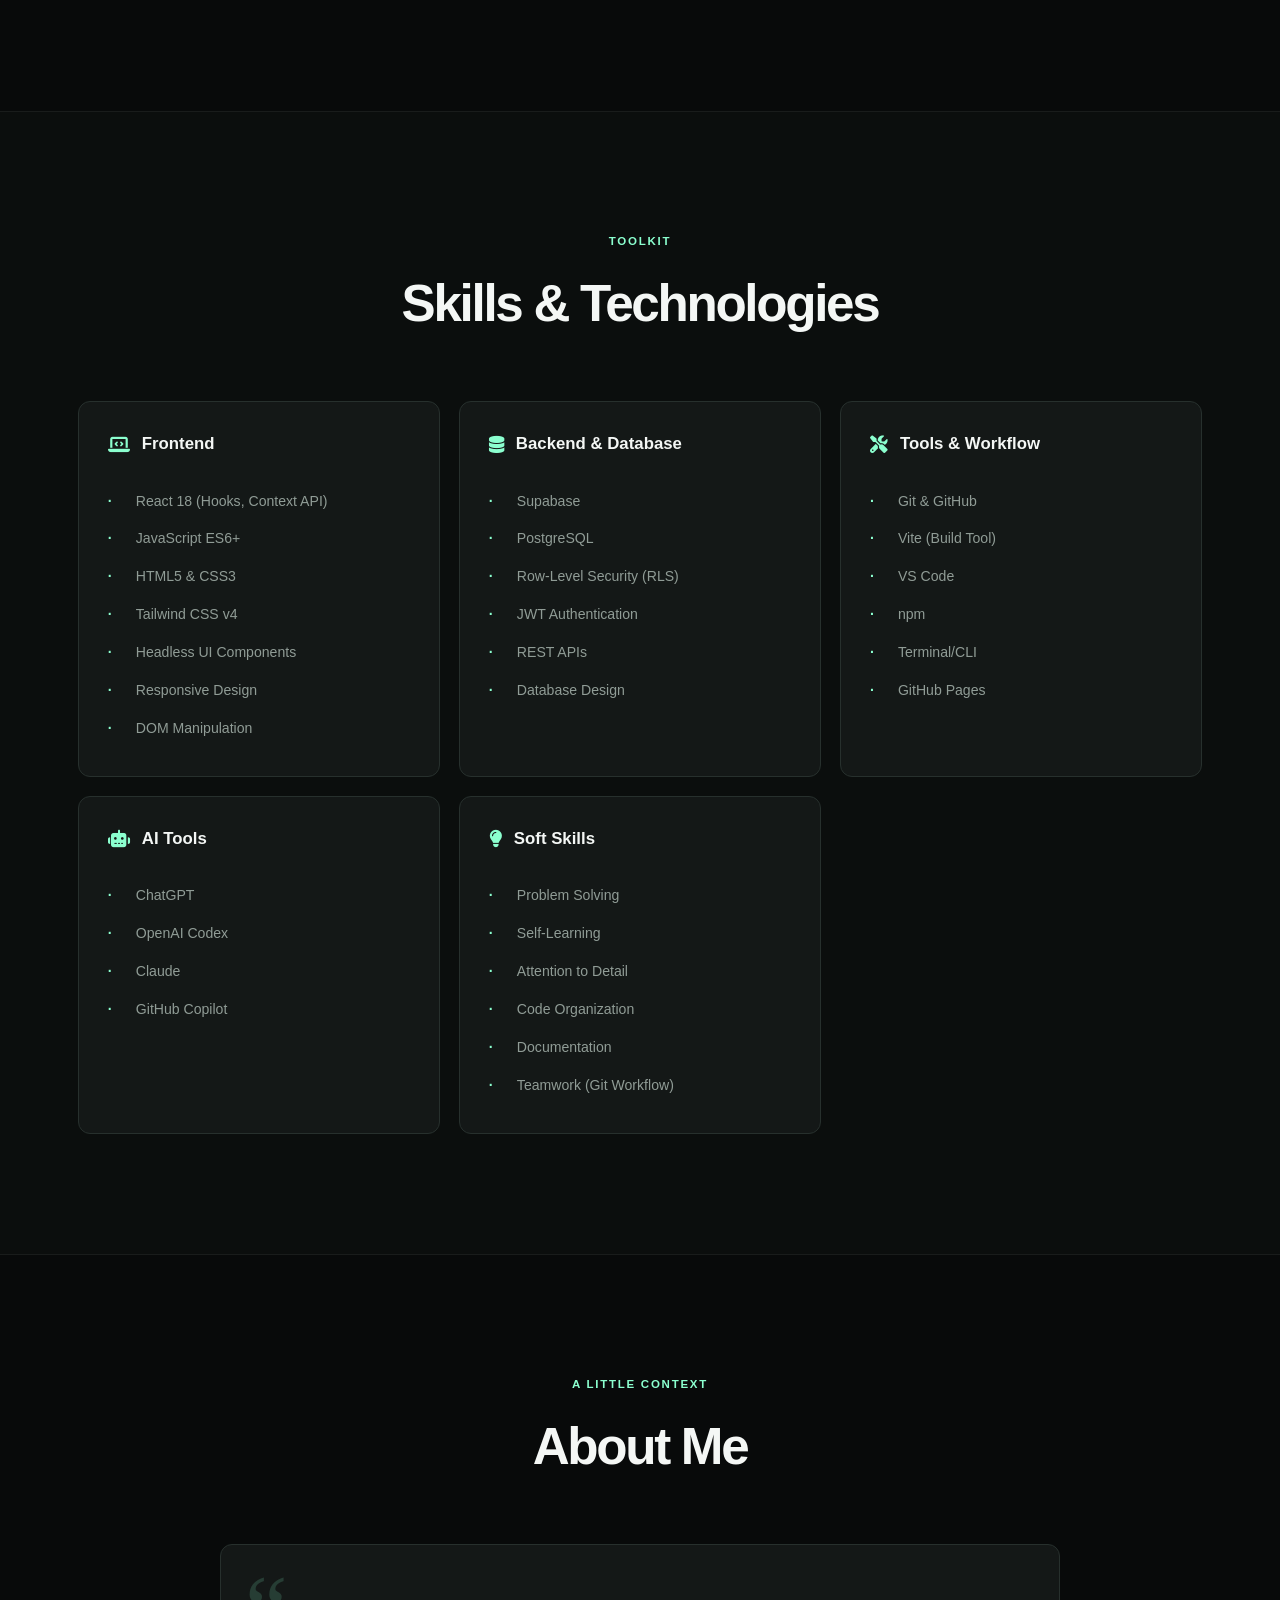
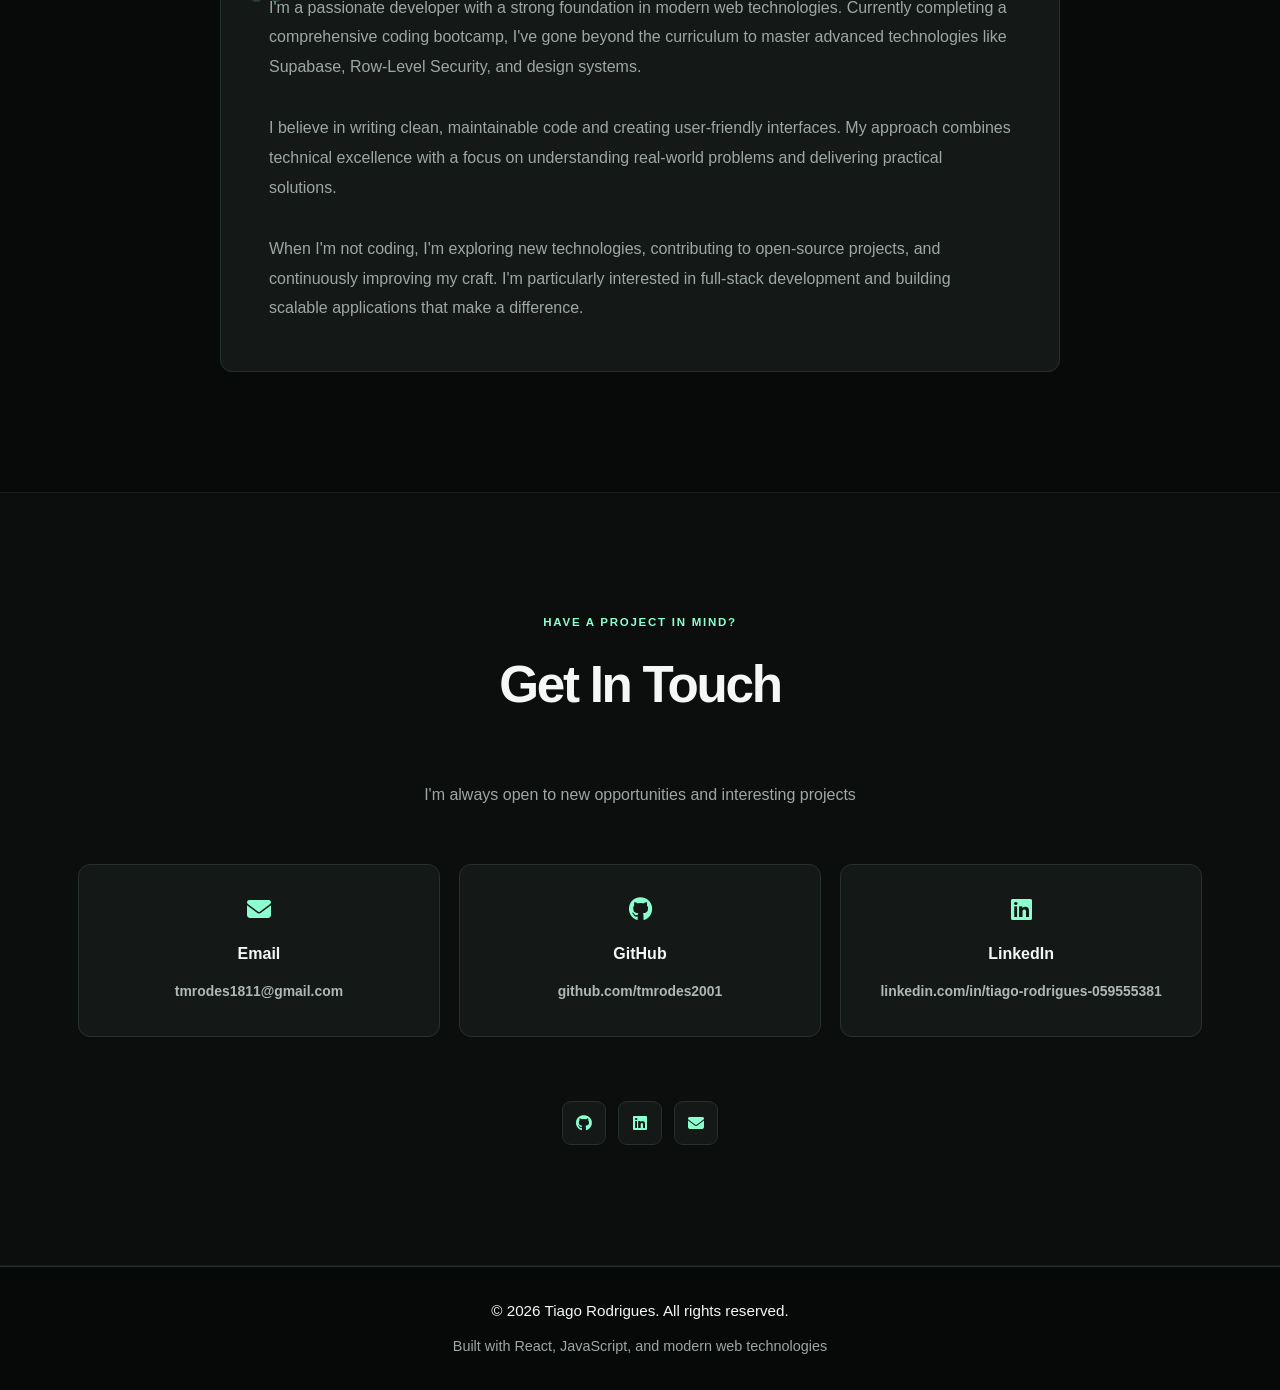
==== commit 7d8aa967: "Align and keep hero title on one line" ====
--- a/index.html
+++ b/index.html
@@ -5,7 +5,7 @@
   <meta charset="UTF-8">
   <meta name="viewport" content="width=device-width, initial-scale=1.0">
   <title>Tiago Rodrigues - Full-Stack Developer Portfolio</title>
-  <link rel="stylesheet" href="styles.css?v=20260904-8">
+  <link rel="stylesheet" href="styles.css?v=20260904-9">
   <link rel="stylesheet" href="https://cdnjs.cloudflare.com/ajax/libs/font-awesome/6.4.0/css/all.min.css">
 </head>
 
--- a/styles.css
+++ b/styles.css
@@ -1293,11 +1293,12 @@
 }
 .hero::before { width: 1px; height: 100%; top: 0; right: 12%; border-radius: 0; background: rgba(255,255,255,.045); }
 .hero::after { content: ''; position: absolute; left: 0; right: 0; top: 65%; height: 1px; background: rgba(255,255,255,.04); }
-.hero-content { display: grid; grid-template-columns: minmax(0, 880px); align-items: center; }
+.navbar .container, .hero .container { max-width: 1180px; }
+.hero-content { display: grid; grid-template-columns: 1fr; align-items: center; }
 .hero-eyebrow, .section-kicker { color: var(--primary); text-transform: uppercase; letter-spacing: .15em; font-size: .72rem; font-weight: 800; }
 .hero-eyebrow { display: flex; align-items: center; gap: .7rem; margin-bottom: 1.6rem; animation: slideUp .7s ease-out both; }
 .hero-eyebrow span { width: 7px; height: 7px; border-radius: 50%; background: var(--primary); box-shadow: 0 0 0 5px rgba(139,255,207,.1); }
-.hero-content h1 { max-width: 720px; font-size: clamp(3.4rem, 6vw, 6rem); line-height: .98; letter-spacing: -.065em; color: var(--text-light); background: none; -webkit-text-fill-color: currentColor; margin-bottom: 1.6rem; }
+.hero-content h1 { max-width: none; white-space: nowrap; font-size: clamp(3.4rem, 5.5vw, 6rem); line-height: .98; letter-spacing: -.065em; color: var(--text-light); background: none; -webkit-text-fill-color: currentColor; margin-bottom: 1.6rem; }
 .hero-content h1 em { color: var(--primary); font-style: normal; }
 .hero-subtitle { color: var(--text-light); font-size: 1.05rem; margin-bottom: .65rem; }
 .hero-description { max-width: 590px; font-size: 1.05rem; line-height: 1.75; margin-bottom: 2rem; }
@@ -1365,7 +1366,7 @@
   .nav-links li:last-child a { border: 0; border-radius: 0; padding: 1rem 1.5rem; }
   .hero { padding: 5.5rem 0 4.5rem; }
   .hero-content { grid-template-columns: 1fr; }
-  .hero-content h1 { font-size: clamp(2.8rem, 13vw, 4.5rem); }
+  .hero-content h1 { white-space: normal; font-size: clamp(2.8rem, 13vw, 4.5rem); }
   .hero-meta { gap: 1.25rem; justify-content: space-between; }
   .projects, .skills, .about, .contact { padding: 5rem 0; }
   .projects-grid, .skills-grid { grid-template-columns: 1fr; }
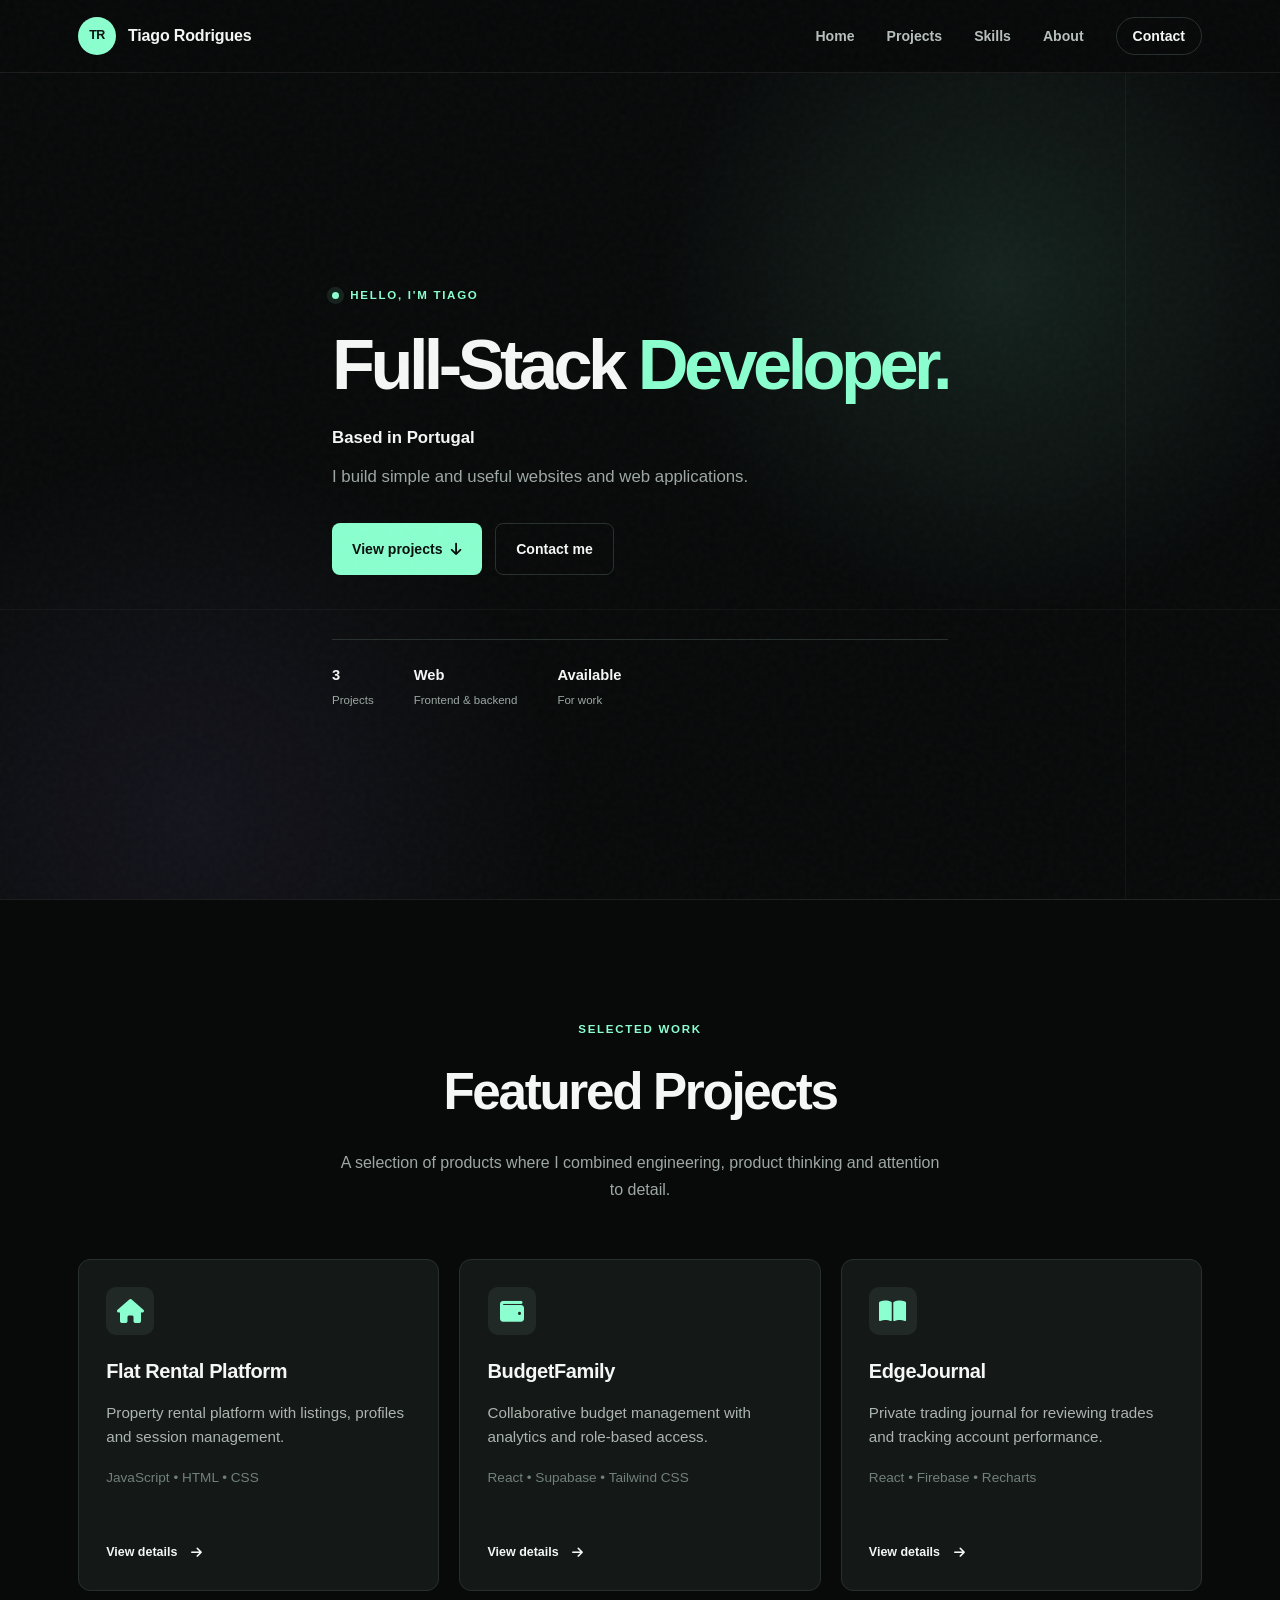
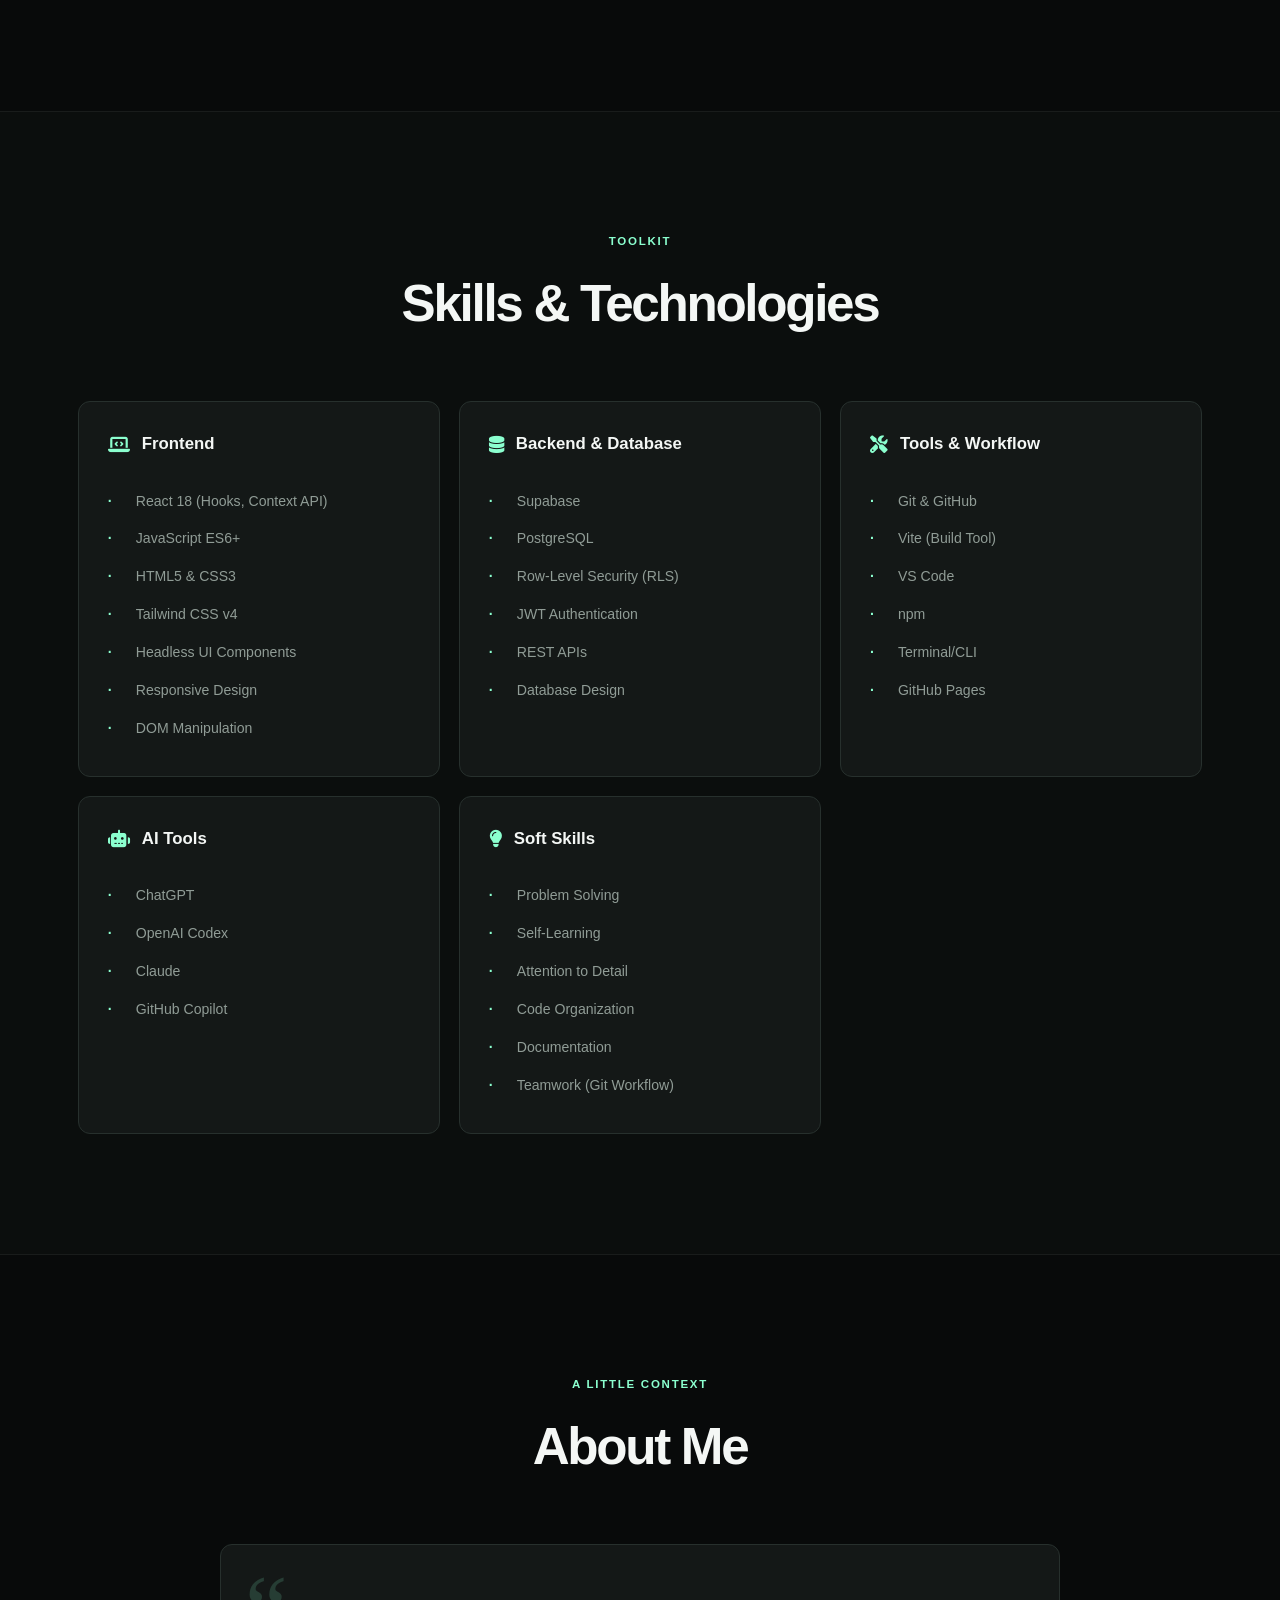
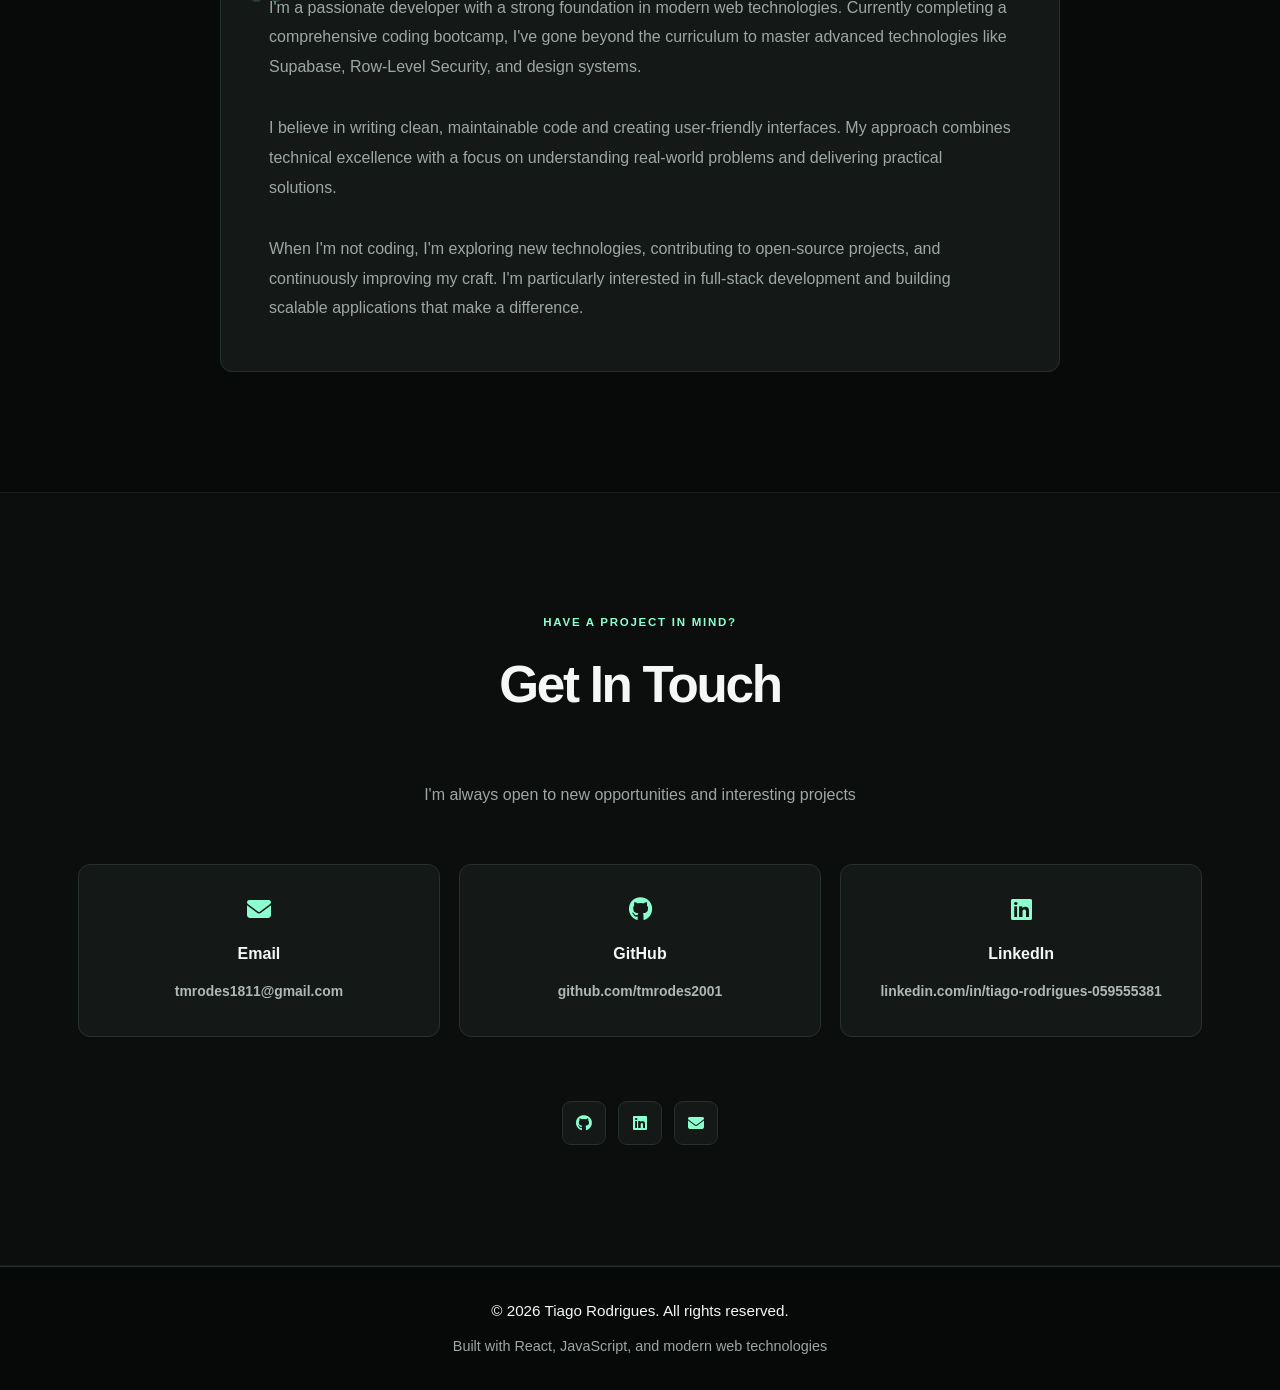
==== commit 55a8d7d4: "Fix mobile hero alignment" ====
--- a/index.html
+++ b/index.html
@@ -5,7 +5,7 @@
   <meta charset="UTF-8">
   <meta name="viewport" content="width=device-width, initial-scale=1.0">
   <title>Tiago Rodrigues - Full-Stack Developer Portfolio</title>
-  <link rel="stylesheet" href="styles.css?v=20260904-9">
+  <link rel="stylesheet" href="styles.css?v=20260904-10">
   <link rel="stylesheet" href="https://cdnjs.cloudflare.com/ajax/libs/font-awesome/6.4.0/css/all.min.css">
 </head>
 
--- a/styles.css
+++ b/styles.css
@@ -1365,8 +1365,15 @@
   .nav-links { top: 59px; background: rgba(8,10,10,.98); padding-inline: 20px; }
   .nav-links li:last-child a { border: 0; border-radius: 0; padding: 1rem 1.5rem; }
   .hero { padding: 5.5rem 0 4.5rem; }
-  .hero-content { grid-template-columns: 1fr; }
-  .hero-content h1 { white-space: normal; font-size: clamp(2.8rem, 13vw, 4.5rem); }
+  .hero > .hero-content {
+    width: 100%;
+    max-width: none;
+    margin-inline: 0;
+    padding-inline: 20px;
+    grid-template-columns: minmax(0, 1fr);
+  }
+  .hero-text { width: 100%; max-width: none; margin: 0; justify-self: start; }
+  .hero-content h1 { white-space: nowrap; font-size: clamp(2.1rem, 8.8vw, 3.2rem); }
   .hero-meta { gap: 1.25rem; justify-content: space-between; }
   .projects, .skills, .about, .contact { padding: 5rem 0; }
   .projects-grid, .skills-grid { grid-template-columns: 1fr; }
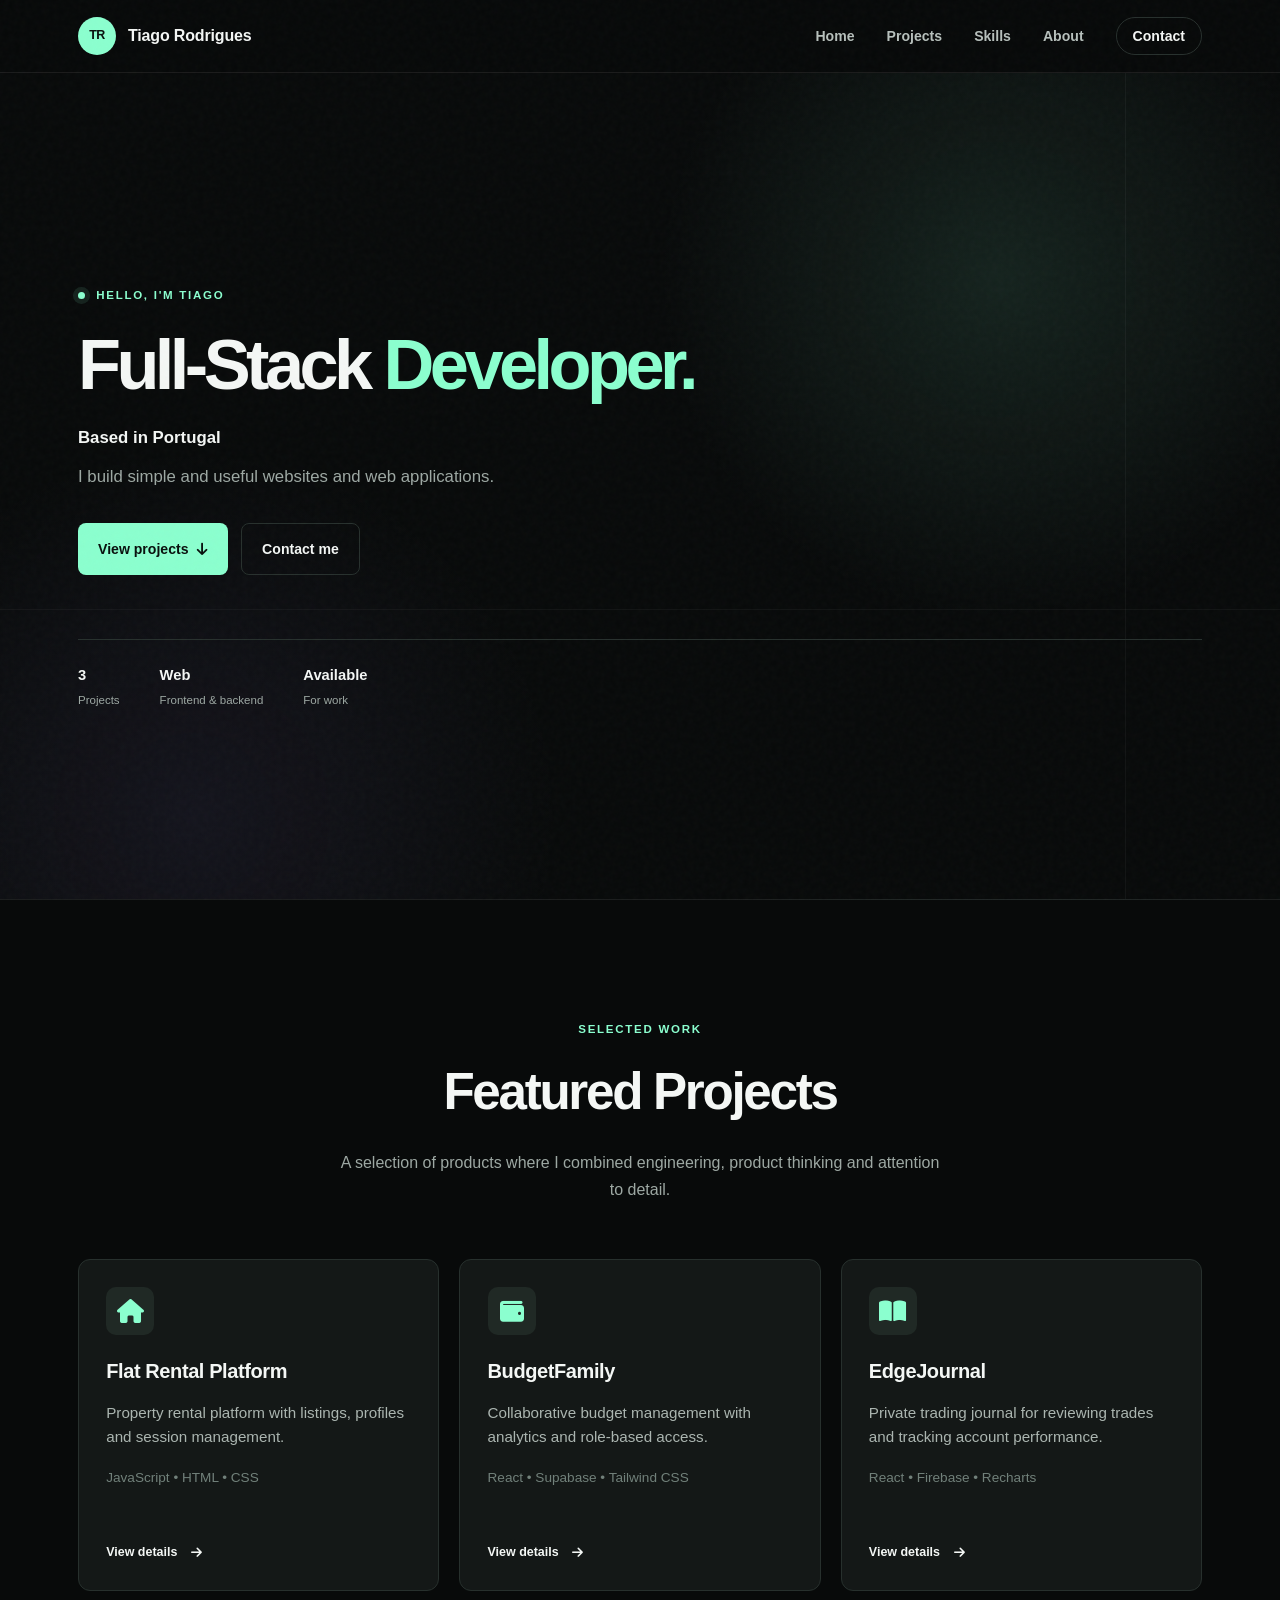
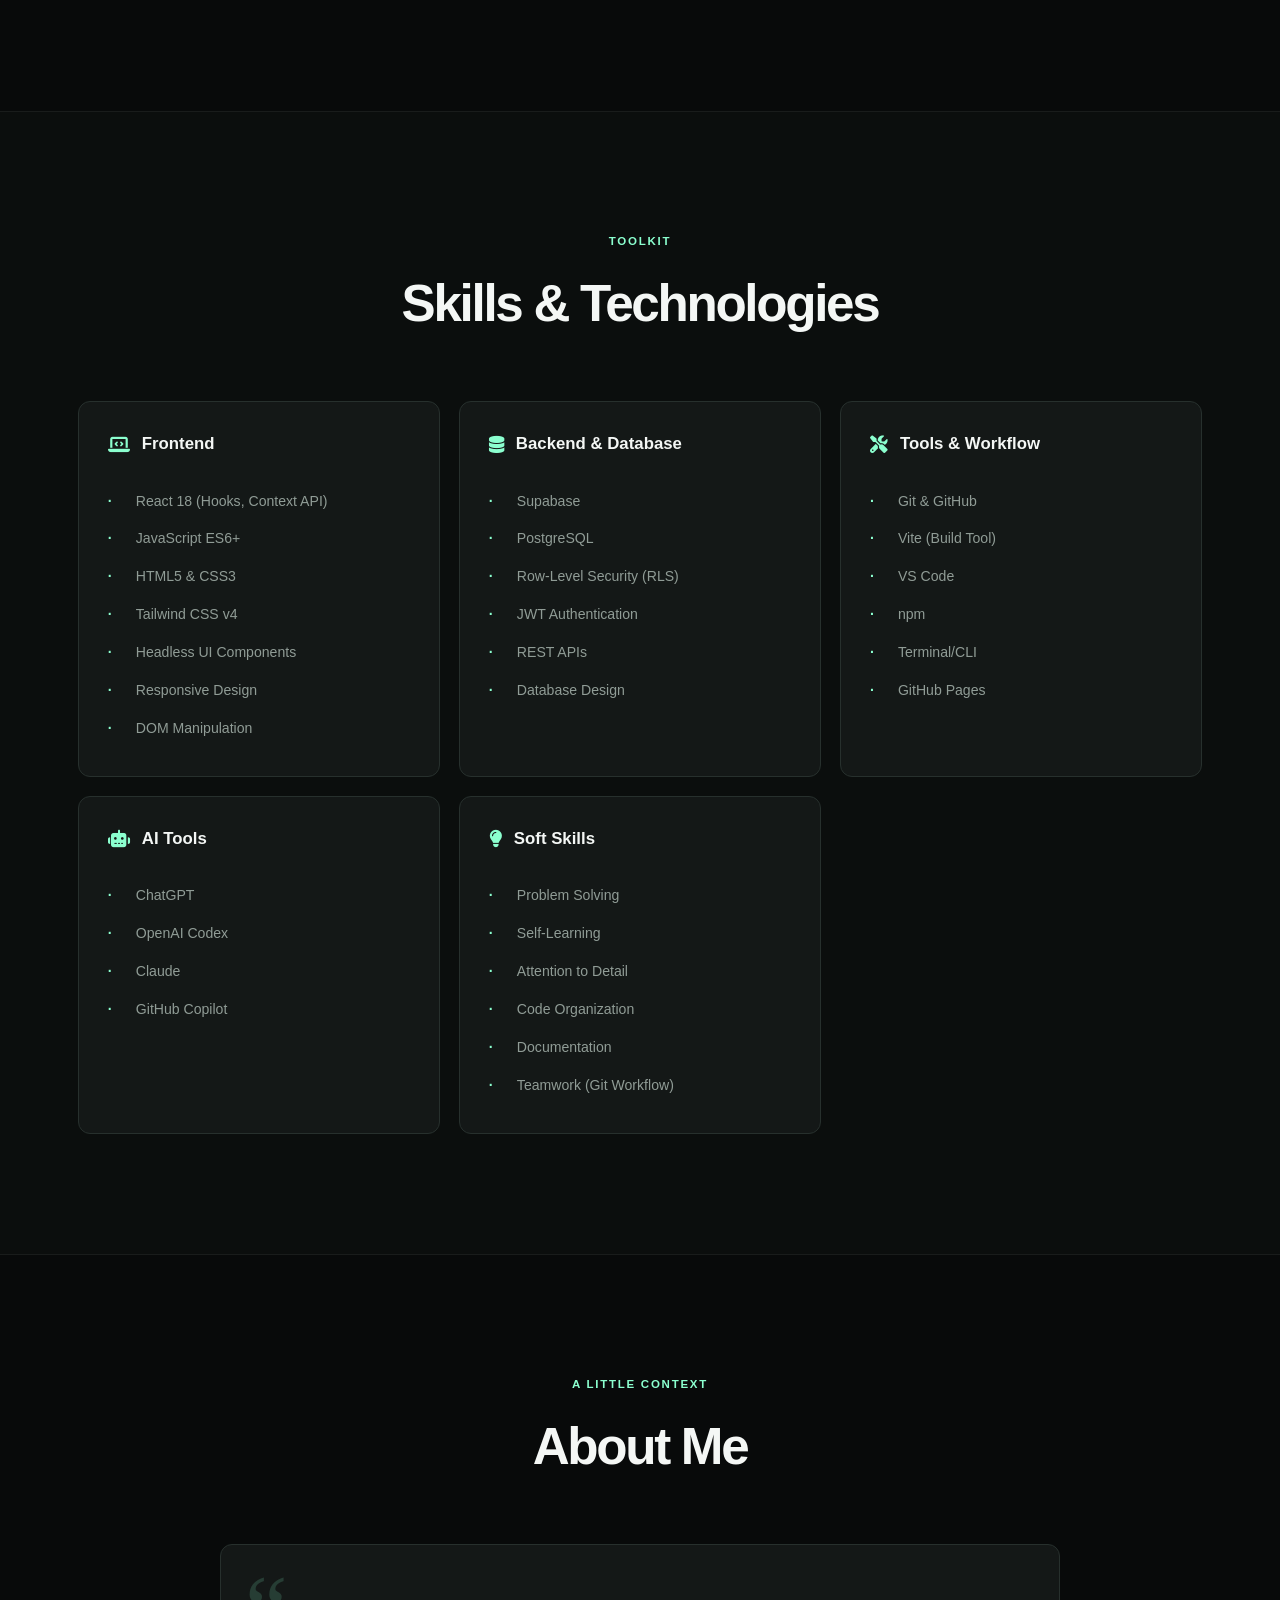
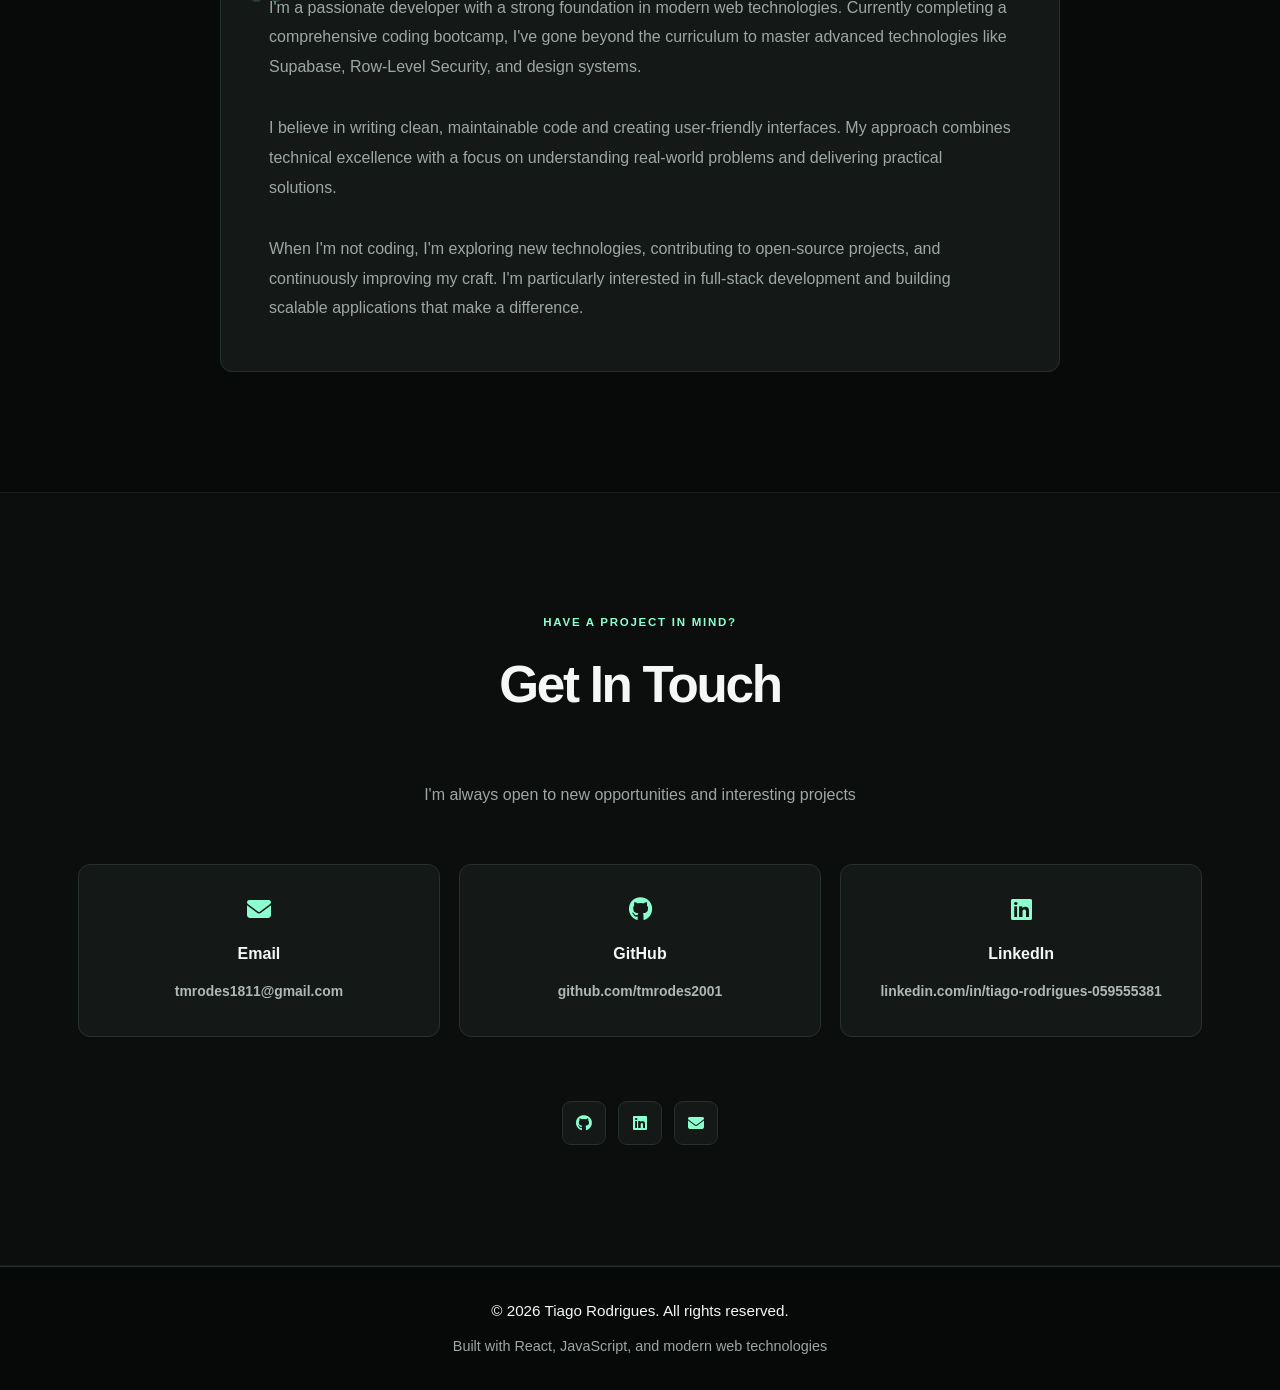
==== commit 1926aae0: "Align hero with navigation container" ====
--- a/index.html
+++ b/index.html
@@ -5,7 +5,7 @@
   <meta charset="UTF-8">
   <meta name="viewport" content="width=device-width, initial-scale=1.0">
   <title>Tiago Rodrigues - Full-Stack Developer Portfolio</title>
-  <link rel="stylesheet" href="styles.css?v=20260904-10">
+  <link rel="stylesheet" href="styles.css?v=20260904-11">
   <link rel="stylesheet" href="https://cdnjs.cloudflare.com/ajax/libs/font-awesome/6.4.0/css/all.min.css">
 </head>
 
--- a/styles.css
+++ b/styles.css
@@ -1294,6 +1294,7 @@
 .hero::before { width: 1px; height: 100%; top: 0; right: 12%; border-radius: 0; background: rgba(255,255,255,.045); }
 .hero::after { content: ''; position: absolute; left: 0; right: 0; top: 65%; height: 1px; background: rgba(255,255,255,.04); }
 .navbar .container, .hero .container { max-width: 1180px; }
+.hero > .hero-content { width: 100%; }
 .hero-content { display: grid; grid-template-columns: 1fr; align-items: center; }
 .hero-eyebrow, .section-kicker { color: var(--primary); text-transform: uppercase; letter-spacing: .15em; font-size: .72rem; font-weight: 800; }
 .hero-eyebrow { display: flex; align-items: center; gap: .7rem; margin-bottom: 1.6rem; animation: slideUp .7s ease-out both; }
